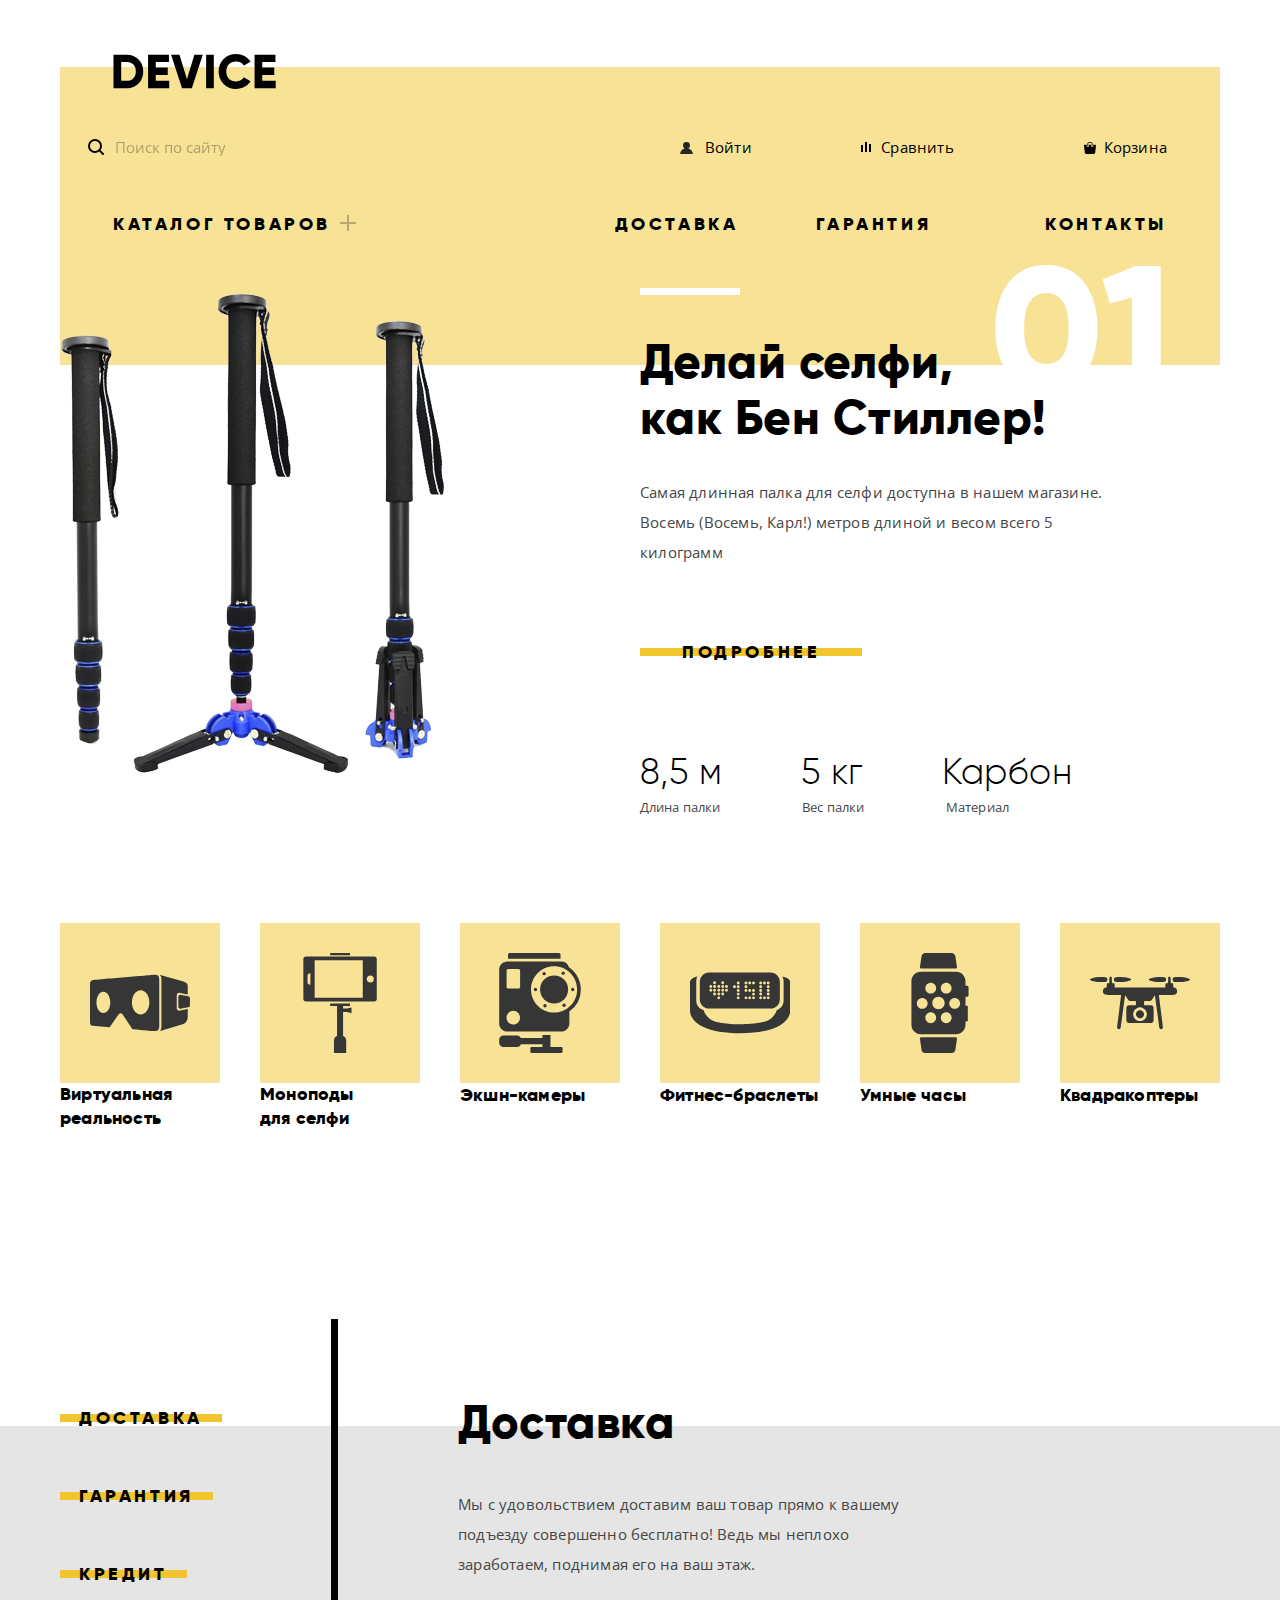
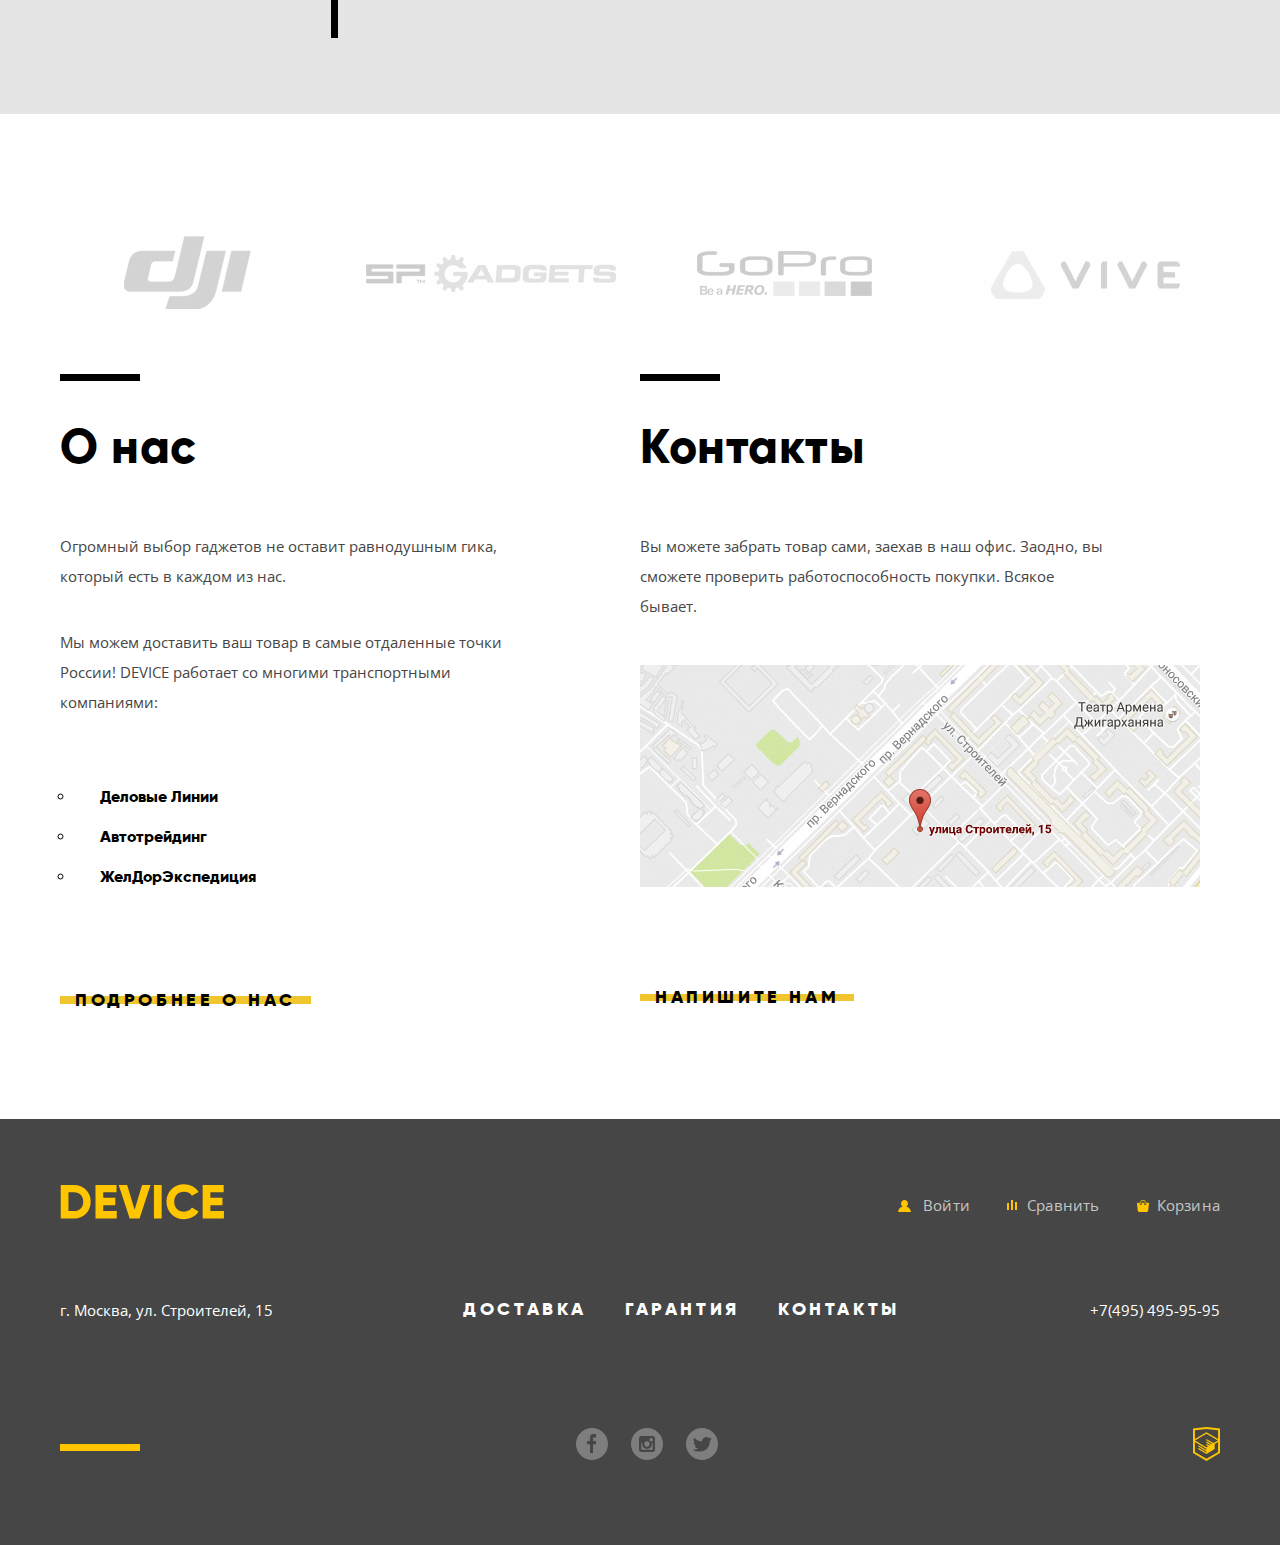
==== index.html @ 0cb77ac0 "Merge pull request #5 from kporcelainluv/master" ====
<!DOCTYPE html>
<html lang="ru">

<head>
    <meta charset="utf-8">
    <title>DEVICE</title>
    <link rel="stylesheet" href="./normalize.css">
    <link rel="stylesheet" href="./style.css">
    <link href="https://fonts.googleapis.com/css?family=Open+Sans:300&amp;subset=cyrillic" rel="stylesheet">
</head>

<body>
    <header class="main-header-1">
        <nav class="header-navigation">
            <a class="main-header-logo">
                <img src="img/logo.svg" alt="Логотип магазина Device" width="163" height="36">
            </a>
            <div class="user-navigation">
                <div class="user-navigation-search">
                    <form action="get">
                        <label for="header-search" class="header-search">
            <input id="header-search" type="search" value="Поиск по сайту"></label>
                    </form>
                </div>
                <ul class="user-navigation-list">
                    <li class="user-navigation-link"><a href="#" class="user-profile">Войти</a></li>
                    <li class="user-navigation-link"><a href="#" class="user-navigation-compare">Сравнить</a></li>
                    <li class="user-navigation-link"><a href="#" class="user-navigation-cart">Корзина</a></li>
                </ul>
            </div>
            <div class="pre-catalog-wrap">
                <div class="items-catalog-wrap">
                    <label for="full-catalog">Каталог товаров</label>
                    <input id="full-catalog" name="header-catalog" type="checkbox">
                    </input>
                    <div class="products-navigation-wrap">
                        <ul class="products-navigation">
                            <li><a href="#">Виртуальная реальность</a></li>
                            <li><a href="#">Моноподы для селфи</a></li>
                            <li><a href="#">Экшн-камеры</a></li>
                            <li><a href="#">Фитнес-браслеты</a></li>
                            <li><a href="#">Умные часы</a></li>
                            <li><a href="#">Квадракоптеры</a></li>
                        </ul>
                    </div>
                </div>
                <div class="services-navigation-wrap">
                    <ul class="services-navigation">
                        <li><a href="#">Доставка</a></li>
                        <li><a href="#">Гарантия</a></li>
                        <li><a href="#">Контакты</a></li>
                    </ul>
                </div>
            </div>
        </nav>
    </header>

    <main class="container">
        <h1 class="visually-hidden">Магазин техники Device</h1>
        <!--Slider-->
        <section class="featured-products">
            <h2 class="visually-hidden">Лучшие предложения</h2>
            <ul class="featured-slides">
                <li class="slider">
                    <div class="slider-image-wrap"><img class="slider-image" width="384" height="486" src="img/slider-1.png" alt="Палка для селфи"></div>
                    <div class="featured-description">
                        <p class="featured-header-1">Делай селфи, как Бен Стиллер!</p>
                        <p class="featured-description-1">Самая длинная палка для селфи доступна в нашем магазине. Восемь (Восемь, Карл!) метров длиной и весом всего 5 килограмм
                        </p>
                        <div class="button-radio-wrap">
                            <a class="device-button device-button-220" href="#">Подробнее</a>
                            <ul class="slides-switches visually-hidden">
                                <li class="slide-radio"><button class="slides-btn">Первый слайд</button></li>
                                <li class="slide-radio"><button class="slides-btn">Второй слайд</button></li>
                                <li class="slide-radio"><button class="slides-btn">Третий слайд</button></li>
                            </ul>
                        </div>
                        <div class="table-wrap">
                            <ul class="featured-advances-top">
                                <li>Длина палки</li>
                                <li>Вес палки</li>
                                <li>Материал</li>
                            </ul>
                            <ul class="featured-advances-bottom">
                                <li>8,5 м</li>
                                <li>5 кг</li>
                                <li>Карбон</li>
                            </ul>
                        </div>
                    </div>
                </li>
                <li class="slider visually-hidden">
                    <div class="slider-image-wrap"><img class="slider-image" height="485" width="345" src="img/slider-2.png" alt="Фитнес часы"></div>
                    <div class="featured-description">
                        <p>Худеем правильно!</p>
                        <p class="featured-description-2">Мотивирующие фитнес-браслеты помогут найти в себе силы не пропускать занятия и соблюдать диету.
                        </p>
                        <div class="button-radio-wrap">
                            <a class="device-button" href="#">Подробнее</a>
                            <ul class="slides-switches">
                                <li class="slide-radio"><button class="slides-btn">Первый слайд</button></li>
                                <li class="slide-radio"><button class="slides-btn">Второй слайд</button></li>
                                <li class="slide-radio"><button class="slides-btn">Третий слайд</button></li>
                            </ul>
                        </div>
                        <div class="table-wrap">
                            <ul class="featured-advances-top">
                                <li>Без поддержки</li>
                            </ul>
                            <ul class="featured-advances-bottom">
                                <li>48 часов</li>
                            </ul>
                        </div>
                    </div>
                </li>
                <li class="slider visually-hidden">
                    <div class="slider-image-wrap">
                        <img class="slider-image" src="img/slider-3.png" height="334" width="526" alt="Квадракоптер">
                    </div>
                    <div class="featured-description">
                        <p>Порхает как бабочка, жалит как пчела!</p>
                        <p class="featured-description-3"> Этот обычный, на первый взгляд, квадрокоптер оснащен мощным лазером, замаскированным под обычную камеру.
                        </p>
                        <div class="button-radio-wrap">
                            <a class="device-button" href="#">Подробнее</a>
                            <ul class="slides-switches">
                                <li class="slide-radio"><button class="slides-btn">Первый слайд</button></li>
                                <li class="slide-radio"><button class="slides-btn">Второй слайд</button></li>
                                <li class="slide-radio"><button class="slides-btn">Третий слайд</button></li>
                            </ul>
                        </div>
                        <div class="table-wrap">
                            <ul class="featured-advances-top">
                                <li class="featured-quadcopter-top">Дальность полета</li>
                                <li class="featured-quadcopter-top">Радиус поражения</li>
                            </ul>
                            <ul class="featured-advances-bottom">
                                <li class="featured-quadcopter-bottom">800 м</li>
                                <li class="featured-quadcopter-bottom">50 м</li>
                            </ul>
                        </div>
                    </div>
                </li>
            </ul>
        </section>

        <section class="featured-categories">
            <h2 class="visually-hidden">Каталог</h2>
            <ul class="categories-list">
                <li class="categores-list-features">
                    <a href="#">
                        <div class="image-wrap"><img src="img/popular-1.svg" width="160" height="160" alt="Шлем виртуальной реальности">
                        </div>
                        <span class="categories-list-feature">Виртуальная реальность</span>
                    </a>
                </li>
                <li class="categores-list-features">
                    <a href="catalog_selfie_stick.html">
                        <div class="image-wrap"><img src="img/popular-2.svg" width="160" height="160" alt="Монопод для селфи"></div>
                        <span class="categories-list-feature">Моноподы <br>для селфи</span>
                    </a>
                </li>
                <li class="categores-list-features">
                    <a href="#">
                        <div class="image-wrap"><img src="img/popular-3.svg" width="160" height="160" alt="Экшн-камера"></div>
                        <span class="categories-list-feature">Экшн-камеры</span>
                    </a>
                </li>
                <li class="categores-list-features">
                    <a href="#">
                        <div class="image-wrap"><img src="img/popular-4.svg" width="160" height="160" alt="Фитнес-браслет"></div>
                        <span class="categories-list-feature">Фитнес-браслеты</span>
                    </a>
                </li>
                <li class="categores-list-features">
                    <a href="#">
                        <div class="image-wrap"><img src="img/popular-5.svg" width="160" height="160" alt="Умные часы"></div>
                        <span class="categories-list-feature">Умные часы</span>
                    </a>
                </li>
                <li class="categores-list-features">
                    <a href="#">
                        <div class="image-wrap"><img src="img/popular-6.svg" width="160" height="160" alt="Квадракоптер"></div>
                        <span class="categories-list-feature">Квадракоптеры</span>
                    </a>
                </li>
            </ul>
        </section>

        <section class="services-information">
            <div class="services-information-wrap">
                <h2 class="visually-hidden">Сервисы</h2>
                <ul class="services-features">
                    <li>
                        <button class="device-button-advances">Доставка</button>
                    </li>
                    <li>
                        <button class="device-button-advances">Гарантия</button>
                    </li>
                    <li>
                        <button class="device-button-advances">Кредит</button>
                    </li>
                </ul>
                <ul class="services-description">
                    <li>
                        <h2>Доставка</h2>
                        <p>Мы с удовольствием доставим ваш товар прямо к вашему подъезду совершенно бесплатно! Ведь мы неплохо заработаем, поднимая его на ваш этаж.</p>
                    </li>
                    <li class="visually-hidden">
                        <h2>Гарантия</h2>
                        <p>Если из-за возгорания купленного у нас товара у вас сгорит дом - не переживайте, мы выдадим вам новый. <br>Товар, не дом, конечно же.</p>
                    </li>
                    <li class="visually-hidden">
                        <h2>Кредит</h2>
                        <p>Залезть в долговую яму стало проще! Кредитные консультанты подберут для вас наиболее выгодные условия кредита. Выгодные для нашего банка, разумеется.</p>
                    </li>
                </ul>
            </div>
        </section>

        <section class="featured-companies">
            <h2 class="visually-hidden">Бренды, представленные в магазине</h2>
            <ul class="companies-list">
                <a href="#">
                    <li><img src="img/logo-1.png" width="260" height="100" alt="Перейти в каталог бренда DJI"></li>
                </a>
                <a href="#">
                    <li><img src="img/logo-2.png" width="260" height="100" alt="Перейти в каталог бренда SP ADJETS"></li>
                </a>
                <a href="#">
                    <li><img src="img/logo-3.png" width="260" height="100" alt="Перейти в каталог бренда GOPRO"></li>
                </a>
                <a href="#">
                    <li><img src="img/logo-4.png" width="260" height="100" alt="Перейти в каталог бренда VIVE"></li>
                </a>
            </ul>
        </section>
        <div class="about-us-contacts-container">
            <section class="about-us">
                <h2>О нас</h2>
                <p>Огромный выбор гаджетов не оставит равнодушным гика, который есть в каждом из нас.</p>
                <p>Мы можем доставить ваш товар в самые отдаленные точки России! DEVICE работает со многими транспортными компаниями:
                </p>
                <ul class="shipping-companies" aria-label="Транспортные компании Device">
                    <li>Деловые Линии</li>
                    <li>Автотрейдинг</li>
                    <li>ЖелДорЭкспедиция</li>
                </ul>
                <a class="device-button device-button-260" href="#">Подробнее о нас</a>
            </section>

            <section class="contacts">
                <h2>Контакты</h2>
                <p>Вы можете забрать товар сами, заехав в наш офис. Заодно, вы сможете проверить работоспособность покупки. Всякое бывает.</p>
                <img src="img/map-jpg.jpg" width="560" height="222" alt="Офис компании по адресу г. Москва, ул. Строителей дом 15">
                <button class="device-button device-button-260" type="submit">Напишите нам</button>
            </section>
        </div>

    </main>

    <footer class=" main-footer">
        <div class="footer-container">
            <div class="footer-navigation">
                <a class="footer-navigation-logo" href="#"><img class="footer-navigation-logo" src="img/logo-4.svg" width="164" height="36" alt="Логотип магазина Device "></a>
                <ul class="footer-user-nav">
                    <li><a class="footer-user-profile">Войти</a></li>
                    <li><a href="#" class="footer-user-navigation-compare">Сравнить</a></li>
                    <li><a href="#" class="footer-user-navigation-cart">Корзина</a></li>
                </ul>
            </div>
            <div class="footer-website-nav">
                <p>г. Москва, ул. Строителей, 15</p>
                <div class="footer-advantages">
                    <ul class="footer-website-nav footer-contacts">
                        <li><a href="#">Доставка</a></li>
                        <li><a href="#">Гарантия</a></li>
                        <li><a href="#">Контакты</a></li>
                    </ul>
                </div>
                <p>+7(495) 495-95-95</p>
            </div>

            <div class="footer-social">
                <div class="footer-social-border"></div>
                <ul class="social-buttons">
                    <li><a class="social-button-1" href="#"><span class="visually-hidden">Facebook</span></a></li>
                    <li><a class="social-button-2" href="#"><span class="visually-hidden">Instagram</span></a></li>
                    <li><a class="social-button-3" href="#"><span class="visually-hidden">Twitter</span></a></li>
                </ul>
                <a class="project-link" href="https://htmlacademy.ru/profile/id226838 "><span class="visually-hidden">HTML
          Academy</span></a>
            </div>
        </div>
    </footer>

    <section class="modal modal-feedback visually-hidden">
        <h2 class="visually-hidden ">Обратная связь</h2>
        <form class="feedback-form" method="post">
            <button type="button" class="modal-close">Закрыть</button>
            <label for="name">Ваше имя:</label>
            <input type="text" id="name" name="name" placeholder="Имя Фамилия">
            <label for="email">Ваш e-mail:</label>
            <input type="email" id="email" name="email" placeholder="email@example.com">
            <label for="input-text">Текст письма:</label>
            <textarea name="input-text" id="input-text" cols="30" rows="10">В свободной форме</textarea>
            <button type="submit" class="button">Отправить</button>
        </form>
        <a href="#" class="modal-close ">Закрыть</a>

        <section class="modal modal-map">
            <h2 class="visually-hidden">Где мы находимся</h2>
            <a href="#" class="modal-close ">Закрыть</a>
        </section>


    </section>
</body>

</html
---- style.css ----
@font-face {
    font-family: Gilroy-ExtraBold;
    src: url("/font/Gilroyextrabold.woff2") format("woff2"), url("/font/Gilroyextrabold.woff") format("woff");
}

@font-face {
    font-family: Gilroy-Light;
    src: url("/font/Gilroylight.woff2") format("woff2"), url("/font/Gilroylight.woff") format("woff");
}

html {
    box-sizing: border-box;
}

*,
*:before,
*:after {
    box-sizing: inherit;
}

body {
    margin: 0;
    padding: 0;
    background-color: #ffffff;
    font-size: 18px;
    line-height: 24px;
    color: #000000;
    text-align: left;
    font-family: Gilroy-ExtraBold, "Arial", sans-serif;
    max-width: 1440px;
}

a {
    text-decoration: none;
}

.visually-hidden {
    position: absolute;
    width: 1px;
    height: 1px;
    margin: -1px;
    border: 0px;
    padding: 0px;
    clip: rect(0 0 0 0);
    overflow: hidden;
}


/* header */

header {
    max-width: 1160px;
    margin: auto;
    position: relative;
}

.main-header-1::before {
    content: "";
    position: absolute;
    background-color: #f0c52e;
    opacity: 0.5;
    width: 1160px;
    top: 67px;
    height: 298px;
    z-index: -1;
}

.main-header-2::before {
    content: "";
    position: absolute;
    background-color: #f0c52e;
    opacity: 0.5;
    width: 1160px;
    top: 67px;
    height: 189px;
    z-index: -1;
}

.main-header-logo {
    margin-top: 40px;
    ;
}

.header-navigation {
    padding: 53px;
}

.user-navigation {
    display: flex;
    margin-bottom: 50px;
    margin-top: 37px;
}

.user-navigation-right,
.user-navigation-search {
    flex-basis: 50%;
}

.services-navigation,
.user-navigation-list,
.products-navigation,
.user-navigation-search {
    list-style: none;
    margin: 0;
    padding: 0;
}

.user-navigation-list {
    display: flex;
    flex-basis: 50%;
    margin: 0;
    padding: 0;
}

.user-navigation-list:first-of-type {
    margin: auto;
}

.user-navigation-list,
.user-navigation-search,
.user-navigation-link a {
    font-family: 'Open Sans', "Arial", sans-serif;
    font-size: 15px;
    line-height: 2;
    letter-spacing: 0.2px;
    color: #000000;
}

.user-navigation-search [type="search"] {
    color: rgb(0, 0, 0);
    opacity: 0.3;
    background-color: transparent;
    border: none;
    margin: auto;
}

.user-navigation-link {
    margin: auto;
}

.user-navigation-link:last-child {
    margin-left: 65px;
    margin-right: 0;
}

.user-navigation-link:nth-child(3) {
    margin-left: 85px;
}

.services-navigation a,
.full-catalog-button {
    line-height: 1.33;
    font-size: 18px;
    font-weight: 800;
    color: #000000;
    letter-spacing: 3.6px;
    text-transform: uppercase;
}

.products-navigation a {
    font-family: 'Open Sans', "Arial", sans-serif;
    font-size: 15px;
    line-height: 2.4;
    letter-spacing: 0.2px;
    color: #000000;
}

.products-navigation-wrap {
    display: flex;
    position: absolute;
    left: 0;
    margin-top: 20px;
    z-index: 0;
    width: 1160px;
    background-color: #f7e296;
}

.products-navigation {
    display: flex;
    flex-direction: column;
    max-height: 129px;
    flex-wrap: wrap;
    padding-left: 58px;
}

.products-navigation li {
    padding-right: 58px;
}

.products-navigation li:last-child {
    position: absolute;
    left: 475px;
}

.services-navigation a:hover,
.user-navigation a:hover,
.products-navigation a:hover,
.full-catalog-button:hover {
    color: rgb(0, 0, 0);
    opacity: 0.6;
}

.services-navigation a:focus,
.user-navigation a:focus,
.products-navigation a:focus,
.full-catalog-button:focus {
    color: rgb(0, 0, 0);
    opacity: 0.3;
}

.user-navigation-search [type="search"]:hover {
    color: rgb(0, 0, 0);
    opacity: 0.6;
}

.user-navigation-search [type="search"]:focus {
    color: #000000;
}

.pre-catalog-wrap {
    display: flex;
}

.items-catalog-wrap,
.services-navigation {
    flex-basis: 50%;
}

.items-catalog-wrap label {
    font-size: 18px;
    line-height: 1.33;
    letter-spacing: 3.6px;
    text-transform: uppercase;
}

#full-catalog:not(:checked)+.products-navigation-wrap {
    display: none;
}

.items-catalog-wrap [type="checkbox"] {
    display: none;
}

.services-navigation {
    display: flex;
    justify-content: flex-end;
    margin: auto;
}

.services-navigation li:first-of-type {
    padding-right: 78px;
}

.services-navigation li:checked {
    background-color: #000000;
    color: #f0c52e;
}

.services-navigation li:last-of-type {
    margin-left: 114px;
}


/* button */

.device-button,
.device-button-advances {
    position: relative;
    display: inline-block;
    padding: 9px 5px;
    font-size: 18px;
    vertical-align: top;
    text-align: center;
    color: #000000;
    text-transform: uppercase;
    text-decoration: none;
    letter-spacing: 3.6px;
    background: none;
    border: none;
    cursor: pointer;
    z-index: 1;
}

.device-button:active,
.device-button-advances:active {
    color: rgb(0, 0, 0);
    opacity: 0.3;
}

.device-button::before,
.device-button-advances:before {
    content: "";
    position: absolute;
    top: 40%;
    left: 0;
    z-index: -1;
    width: 100%;
    height: 20%;
    background-color: #f0c52e;
    transition: all 0.2s ease-in-out;
}

.device-button:hover::before {
    top: 0;
    height: 100%;
}

.device-button-advances:hover::before {
    top: 0;
    height: 100%;
    width: 278px;
    background-color: #000000;
}

.device-button-advances {
    padding-left: 19px;
    padding-right: 19px;
}

.device-button-advances:hover {
    font-family: Gilroy-ExtraBold;
    font-size: 18px;
    line-height: 1.33;
    letter-spacing: 3.6px;
    text-align: center;
    color: #f7e184;
}

.device-button-220 {
    padding-left: 42px;
    padding-right: 42px;
}

.device-button-260 {
    padding-left: 15px;
    padding-right: 15px;
}


/* slider */

.featured-products {
    max-width: 1160px;
    margin: auto;
}

.slider {
    display: flex;
    margin-bottom: 106px;
}

.slider-image-wrap {
    flex-basis: 50%;
}

.featured-description {
    flex-basis: 50%;
    margin-top: 44px;
    position: relative;
}

.featured-description::before {
    content: "";
    width: 100px;
    height: 7px;
    background-color: #fff;
    position: absolute;
    top: -46px;
}

.featured-description::after {
    content: "01";
    font-size: 179px;
    width: 166px;
    height: 131px;
    line-height: 1;
    letter-spacing: 1.8px;
    text-align: right;
    color: #ffffff;
    position: absolute;
    top: -94px;
    left: 350px;
}

.button-radio-wrap {
    display: flex;
    margin: 0;
    margin-bottom: 76px;
}

.slides-switches {
    display: flex;
    list-style: none;
}

.featured-slides {
    list-style-type: none;
    margin: 0;
    padding: 0;
}

.featured-description p:first-of-type {
    line-height: 56px;
    font-size: 48px;
    letter-spacing: 0.48px;
    margin: 0;
    margin-bottom: 31px;
}

.featured-header-1 {
    max-width: 406px;
}

.featured-description p:last-of-type {
    font-family: 'Open Sans', "Arial", sans-serif;
    font-size: 15px;
    letter-spacing: 0.15px;
    color: #464646;
    line-height: 2;
    letter-spacing: 0.2px;
    margin: 0;
    margin-bottom: 64px;
}

.featured-description-1 {
    max-width: 480px;
}

.featured-description-2 {
    max-width: 460px;
}

.featured-description-3 {
    max-width: 440px;
}

.table-wrap {
    display: flex;
    flex-direction: column-reverse;
}

.featured-advances-top,
.featured-advances-bottom {
    display: flex;
    list-style-type: none;
    margin: 0px;
    padding: 0px;
}

.featured-advances-bottom li {
    font-family: Gilroy-Light, "Arial", sans-serif;
    font-size: 36px;
    line-height: 1.33;
    letter-spacing: 0.4px;
}

.featured-advances-top li {
    font-family: 'Open Sans', "Arial", sans-serif;
    font-size: 13px;
    line-height: 1.54;
    letter-spacing: 0.1px;
    color: #464646;
}

.featured-advances-bottom li:not(:last-child) {
    margin-right: 79px;
}

.featured-advances-top li:not(:last-child) {
    margin-right: 82px;
}

.featured-quadcopter-top {
    margin-right: 47px !important;
}

.featured-quadcopter-bottom {
    margin-right: 60px !important;
}

.featured-categories {
    max-width: 1160px;
    margin: auto;
    margin-bottom: 188px;
}

.categories-list {
    list-style-type: none;
    margin: auto;
    padding: 0;
    display: flex;
    justify-content: space-between;
}

.categories-list li:not(:last-child) {
    margin-right: 40px;
}

.image-wrap {
    display: flex;
    background-color: rgba(240, 197, 46, 0.5);
    width: 160px;
    height: 160px;
    text-align: center;
}

.categories-list img {
    max-width: 100px;
    height: 100px;
    display: block;
    margin: auto;
}

.categores-list-features span {
    display: inline-block;
    max-width: 160px;
    font-size: 18px;
    line-height: 1.33;
    letter-spacing: 0.2px;
    color: #000000;
}

.companies-list {
    list-style-type: none;
    margin: 0;
    padding: 0;
}

.companies-list img {
    filter: grayscale(1);
    opacity: 0.2;
}

.companies-list img:hover {
    filter: none;
    opacity: 1;
}


/* advantages */

.services-information {
    width: 100%;
    display: flex;
    margin: auto;
    position: relative;
}

.services-information:before {
    content: "";
    width: 100%;
    height: 288px;
    background-color: #e5e5e5;
    position: absolute;
    top: 107px;
    z-index: -1;
}

.services-features {
    list-style: none;
    margin: 0;
    padding: 0;
    border-right: 7px solid black;
    width: 278px;
    height: 319px;
}

.services-information-wrap {
    width: 1160px;
    margin: auto;
    display: flex;
}

.services-features li {
    margin-bottom: 40px;
    height: 38px;
}

.services-features li:first-of-type {
    margin-top: 80px;
}

.services-description {
    flex: 1;
    z-index: 2;
}

.services-description {
    list-style-type: none;
    margin: 0;
    padding: 0;
}

.services-description h2 {
    padding: 0;
    margin: 0;
    font-size: 47px;
    line-height: 1;
    letter-spacing: 0.5px;
    margin-bottom: 43px;
    margin-left: 120px;
    margin-top: 80px;
}

.services-description p {
    font-family: 'Open Sans', "Arial", sans-serif;
    font-size: 15px;
    line-height: 2;
    letter-spacing: 0.2px;
    color: #464646;
    max-width: 450px;
    margin: 0;
    padding-bottom: 151px;
    margin-left: 120px;
}


/* companies list */

.featured-companies {
    max-width: 1160px;
    margin: auto;
}

.companies-list {
    display: flex;
    justify-content: space-between;
    margin: 94px auto;
}


/* about us  and contacts */

.about-us-contacts-container {
    max-width: 1160px;
    margin: auto;
    display: flex;
    width: 100%;
    margin-bottom: 98px;
}

.about-us {
    flex: 1;
    position: relative;
}

.about-us::before {
    content: "";
    position: absolute;
    width: 80px;
    height: 7px;
    background-color: #000000;
    top: -50px;
}

.contacts {
    flex: 1;
    position: relative;
}

.contacts::before {
    content: "";
    position: absolute;
    width: 80px;
    height: 7px;
    background-color: #000000;
    top: -50px;
}

.about-us h2,
.contacts h2 {
    font-size: 47.5px;
    line-height: 1;
    letter-spacing: 0.5px;
    color: #000000;
    margin: 0px;
    margin-bottom: 60px;
}

.about-us p:first-of-type {
    margin-bottom: 36px;
}

.about-us p:nth-of-type(2) {
    margin-bottom: 60px;
}

.about-us p,
.contacts p {
    font-family: 'Open Sans', "Arial", sans-serif;
    font-size: 15px;
    line-height: 30px;
    color: #464646;
    max-width: 473px;
    margin: 0px;
}

.contacts p {
    margin-bottom: 44px;
}

.contacts img {
    margin-bottom: 85px;
}

.shipping-companies {
    font-size: 16px;
    line-height: 2.5;
    color: #000000;
    list-style: circle;
    margin: 0;
    padding: 0;
    padding-left: 15px;
    margin-bottom: 82px;
}

.shipping-companies li {
    padding-left: 25px;
}


/* footer */

footer {
    background-color: #464646;
}

.footer-container {
    max-width: 1160px;
    display: flex;
    flex-direction: column;
    margin: auto;
}

.footer-navigation {
    margin-top: 65px;
    display: flex;
    justify-content: space-between;
    margin-bottom: 54px;
}

.footer-user-nav {
    list-style-type: none;
    margin: 0;
    padding: 0;
    display: flex;
}

.footer-user-nav li {
    margin: auto;
}

.footer-user-nav a {
    font-family: 'Open Sans', sans-serif;
    font-size: 15px;
    line-height: 2.4;
    letter-spacing: 0.2px;
    color: rgba(255, 255, 255, 0.7);
}

.footer-user-nav li:not(:last-child):not(.user-profile) {
    margin-right: 57px;
}

.logged {
    margin-right: 20px;
}

.logout-link {
    margin-left: 10px;
}

.logout-link a {
    color: rgba(255, 255, 255, 0.3);
}

.header-logout-link a {
    color: rgb(0, 0, 0);
    opacity: 0.3;
}

.footer-user-nav a:hover {
    color: #ffffff;
}

.footer-user-nav a:focus {
    color: rgba(255, 255, 255, 0.3);
}

.footer-website-nav {
    display: flex;
    justify-content: space-between;
    margin-bottom: 70px;
}

.footer-website-nav p {
    font-family: 'Open Sans', sans-serif;
    font-size: 15px;
    line-height: 2;
    color: #ffffff;
    display: flex;
}

.footer-website-nav p:last-of-type {
    text-align: right;
}

.footer-contacts {
    display: flex;
    justify-content: space-between;
}

.footer-advantages {
    margin: auto;
}

.footer-contacts li:not(:last-child) {
    padding-right: 38px;
}

.footer-social {
    display: flex;
    align-items: center;
    justify-content: space-between;
    margin-bottom: 67px;
}

.footer-contacts {
    list-style-type: none;
    margin: 0;
    padding: 0;
    font-size: 18px;
    line-height: 1.33;
    letter-spacing: 3.6px;
    text-transform: uppercase;
}

.footer-contacts a {
    color: #ffffff;
}

.social-buttons {
    list-style-type: none;
    display: flex;
}

.social-buttons a {
    display: block;
}

.social-buttons li:not(:last-child) {
    margin-right: 23px;
}

.social-button-1::before {
    content: "";
    background-image: url(/img/fb.svg);
    width: 32px;
    height: 32px;
    display: block;
    opacity: 0.3;
}

.social-button-1:hover::before {
    opacity: 0.6;
}

.social-button-1:focus::before {
    opacity: 0.1;
}

.social-button-2::before {
    content: "";
    background-image: url(/img/instagram.svg);
    width: 32px;
    height: 32px;
    display: block;
    opacity: 0.3;
}

.social-button-2:hover::before {
    opacity: 0.6;
}

.social-button-2:focus::before {
    opacity: 0.1;
}

.social-button-3::before {
    content: "";
    background-image: url(/img/twitter.svg);
    width: 32px;
    height: 32px;
    display: block;
    opacity: 0.3;
}

.social-button-3:hover::before {
    opacity: 0.6;
}

.social-button-3:focus::before {
    opacity: 0.1;
}

.project-link::before {
    content: "";
    width: 27px;
    height: 34px;
    background-image: url(/img/logo-html.svg);
    display: block;
}

.project-link:hover::before {
    opacity: 0.6;
}

.project-link:focus::before {
    opacity: 0.3;
}

.feedback-form {
    font-size: 17.5px;
    line-height: 24px;
    color: #000000;
}

.feedback-form [type="text"],
.feedback-form [type="email"],
.feedback-form textarea {
    font-family: 'Open Sans', sans-serif;
    font-size: 14px;
    line-height: 1.25;
    color: rgba(70, 70, 70, 0.4);
}

.footer-navigation-logo:hover {
    opacity: 0.8;
}

.footer-navigation-logo:focus {
    opacity: 0.4;
}


/*  catalog selfie stick css */

.breadcrumbs,
.page-title-heading {
    list-style-type: none;
    margin: auto;
    padding: 0;
    display: flex;
    width: 1038px;
}

.page-title-heading {
    margin-bottom: 31px;
    font-size: 47px;
    line-height: 48px;
    letter-spacing: 0.47px;
}

.breadcrumbs a {
    margin-right: 40px;
}

.breadcrumbs a,
.breadcrumbs-last {
    font-family: 'Open Sans', sans-serif;
    font-size: 14px;
    line-height: 1.71;
    letter-spacing: 0.1px;
    color: rgb(0, 0, 0);
    opacity: 0.3;
}

.breadcrumbs {
    margin-bottom: 100px;
}

.sorting h2 {
    font-size: 16px;
    line-height: 1.5;
    letter-spacing: 3.2px;
    text-transform: uppercase;
}

.filter {
    background-color: #efefef;
    flex-basis: 30%;
    display: flex;
    flex-direction: column;
    align-items: center;
}

.filters legend {
    font-size: 18px;
    line-height: 1.33;
    letter-spacing: 0.2px;
}

.filter fieldset {
    border: none;
}

.filter-list {
    list-style-type: none;
    margin: 0;
    padding: 0;
}

.filter-list label {
    font-family: 'Open Sans', "Arial", sans-serif;
    font-size: 14px;
    line-height: 2.86;
    letter-spacing: 0.1px;
    margin-left: 32px;
}

.filter-list-choice {
    position: relative;
}

.filter-list-choice input[type="radio"],
.filter-list-choice input[type="checkbox"] {
    display: none;
}

.filter-list-presence::before {
    content: "";
    position: absolute;
    width: 25px;
    height: 25px;
    left: 0px;
    top: 8px;
    background-repeat: no-repeat;
}

.filter-list-choice input[type="radio"]:checked+.filter-list-presence::before {
    background-image: url(/img/radio-on.svg);
}

.filter-list-choice input[type="radio"]:not(:checked)+.filter-list-presence::before {
    background-image: url(/img/radio-off.svg);
}

.filter-color-choice::before {
    content: "";
    position: absolute;
    width: 27px;
    height: 23px;
    left: 0px;
    top: 8px;
    background-repeat: no-repeat;
}

.filter-list-choice input[type="checkbox"]:checked+.filter-color-choice::before {
    background-image: url(/img/checkbox-off.svg)
}

.filter-list-choice input[type="checkbox"]:not(:checked)+.filter-color-choice::before {
    background-image: url(/img/checkbox-on.svg)
}

.filter-price {
    margin-top: 87px;
    padding: 0;
}

.filter-price legend {
    padding-top: 16px;
    padding-bottom: 40px;
    width: 201px;
    border-top: 2px solid black;
}

.filter-color {
    text-align: left;
    padding: 0px;
    margin-top: 55px;
}

.filter-color legend {
    padding-top: 16px;
    margin-bottom: 30px;
    width: 201px;
    border-top: 2px solid black;
}

.sorting {
    display: flex;
}

.filter-wrap {
    flex-basis: 30%;
    background-color: #DCDCDC;
}

.filter-header-wrap {
    display: flex;
    justify-content: center;
}

.filter-header-wrap h2 {
    margin: 18px 0px;
}

.fieldset-bluetooth {
    margin-top: 63px;
}

.fieldset-bluetooth legend {
    padding-top: 16px;
    width: 201px;
    border-top: 2px solid black;
}

.sorting-wrap {
    flex-basis: 70%;
    background-color: #ECECEC;
    padding-left: 70px;
    display: flex;
    flex-direction: row;
}

.sorting-wrap h2 {
    display: block;
    margin: auto 0px;
}

.sorting-navigation {
    list-style: none;
    display: flex;
}

.sorting-navigation li:not(:last-child) {
    margin-right: 30px;
    ;
}

.sorting-navigation li {
    margin: auto;
}

.sorting-navigation a,
.top-bottom-pagination a {
    font-family: 'Open Sans', "Arial", sans-serif;
    font-size: 14px;
    line-height: 1.25;
    color: rgb(0, 0, 0);
    opacity: 0.3;
}

.sorting a:focus {
    color: #000000;
}

.top-bottom-pagination {
    list-style: none;
    padding-left: 150px;
    margin: auto;
    display: flex;
}

.catalog {
    margin-left: 70px;
}

.catalog-list {
    list-style-type: none;
    margin: 0;
    padding: 0;
}

.catalog-item {
    position: relative;
}

.catalog-buttons {
    display: none;
    justify-content: center;
    align-items: center;
    flex-direction: column;
    position: absolute;
    top: 0px;
    left: 0px;
    background-color: #eeeeee;
    width: 360px;
    height: 380px;
    opacity: 0.7;
}

.catalog-buttons-2 {
    left: 40px;
}

.catalog-item img:hover+div.catalog-buttons,
div.catalog-buttons:hover {
    display: flex;
}

.catalog-item h3 {
    font-size: 18px;
    line-height: 1.33;
    letter-spacing: 0.2px;
    color: #000000;
}

.catalog-item-2 h3 {
    max-width: 173px;
}

.catalog-item-4 h3 {
    max-width: 220px;
}

.catalog-item span {
    font-family: Gilroy-Light, "Arial", sans-serif;
    font-size: 16px;
    line-height: 1.5;
    letter-spacing: 0.2px;
    text-align: right;
    color: #464646;
}

.add-to-comparison {
    font-family: 'Open Sans', "Arial", sans-serif;
    font-size: 13px;
    line-height: 2.77;
    letter-spacing: 0.1px;
    text-align: center;
    color: rgb(0, 0, 0);
    opacity: 0.5;
    border: none;
    cursor: pointer;
    background-color: transparent;
}


/* pagination */

.pagination {
    margin-left: 70px;
    margin-right: 70px;
}

.pagination-list {
    list-style-type: none;
    margin: 0;
    padding: 0;
    background-color: rgb(236, 236, 236);
    display: flex;
    justify-content: center;
    padding: 25px;
}

.pagination-direction a {
    font-size: 16px;
    line-height: 24px;
    letter-spacing: 3.2px;
    color: #000000;
    text-transform: uppercase;
}

.pagination-item a {
    font-size: 16px;
    line-height: 24px;
    letter-spacing: 3.2px;
    color: rgb(0, 0, 0);
    opacity: 0.3;
}

.pagination-list li:not(:last-child) {
    padding-right: 30px;
}

.pagination-item-current a {
    color: #000000;
}

.pagination-back {
    margin-right: auto;
}

.pagination-forward {
    margin-left: auto;
}


/* main catalog page */

.main-container {
    display: flex;
}

.catalog-list {
    display: flex;
    flex-wrap: wrap;
    margin-top: 70px;
}

.catalog-list li:nth-child(2),
.catalog-list li:nth-child(4) {
    padding-left: 40px;
}

.catalog-desc-wrap {
    display: flex;
    justify-content: space-between;
}

.catalog-desc-wrap span {
    margin: auto 0px;
}

.catalog-filling-wrap {
    display: flex;
    flex-direction: column;
    flex-basis: 70%;
    margin-bottom: 77px;
}


/* icons */

.user-profile,
.user-navigation-compare,
.user-navigation-cart,
.items-catalog-wrap label {
    position: relative;
}

.user-profile::before {
    content: "";
    background-image: url(/img/user.svg);
    object-fit: contain;
    height: 12px;
    width: 13px;
    position: absolute;
    top: 5px;
    left: -25px;
    background-repeat: no-repeat;
}

.user-navigation-compare::before {
    content: "";
    background-image: url(/img/compare.svg);
    object-fit: contain;
    height: 10px;
    width: 10px;
    position: absolute;
    top: 5px;
    left: -20px;
    background-repeat: no-repeat;
}

.user-navigation-cart::before {
    content: "";
    background-image: url(/img/cart.svg);
    object-fit: contain;
    height: 12px;
    width: 12px;
    position: absolute;
    top: 5px;
    left: -20px;
    background-repeat: no-repeat;
}

.items-catalog-wrap label::after {
    content: "";
    background-image: url(/img/plus.svg);
    height: 16px;
    width: 16px;
    position: absolute;
    top: 2px;
    right: -25px;
    background-repeat: no-repeat;
    object-fit: contain;
    opacity: 0.3;
}

.footer-user-profile,
.footer-user-navigation-compare,
.footer-user-navigation-cart {
    position: relative;
}

.footer-user-profile::before {
    content: "";
    background-image: url(/img/user-1.svg);
    object-fit: contain;
    height: 12px;
    width: 13px;
    position: absolute;
    top: 5px;
    left: -25px;
    background-repeat: no-repeat;
}

.footer-user-navigation-compare::before {
    content: "";
    background-image: url(/img/compare-2.svg);
    object-fit: contain;
    height: 10px;
    width: 10px;
    position: absolute;
    top: 5px;
    left: -20px;
    background-repeat: no-repeat;
}

.footer-user-navigation-cart::before {
    content: "";
    background-image: url(/img/cart-1.svg);
    object-fit: contain;
    height: 12px;
    width: 12px;
    position: absolute;
    top: 5px;
    left: -20px;
    background-repeat: no-repeat;
}

.user-navigation-search form {
    position: relative;
}

.header-search::before {
    content: "";
    background-image: url(/img/search.svg);
    object-fit: contain;
    height: 16px;
    width: 16px;
    position: absolute;
    top: 7px;
    left: -25px;
    background-repeat: no-repeat;
}

.breadcrumbs-step a {
    position: relative;
}

.nav-arr-1 a::after {
    content: "";
    background-image: url(/img/nav-arrow.svg);
    object-fit: contain;
    height: 7px;
    width: 4px;
    position: absolute;
    top: 7px;
    left: 68px;
    background-repeat: no-repeat;
}

.nav-arr-2 a::after {
    content: "";
    background-image: url(/img/nav-arrow.svg);
    object-fit: contain;
    height: 7px;
    width: 4px;
    position: absolute;
    top: 7px;
    left: 126px;
    background-repeat: no-repeat;
}

.top-pagination,
.bottom-pagination {
    position: relative;
}

.top-pagination::before {
    content: "";
    background-image: url(/img/icon-up-dir.svg);
    object-fit: contain;
    width: 11px;
    height: 10px;
    position: absolute;
    background-repeat: no-repeat;
    top: -4px;
    opacity: 0.2;
}

.bottom-pagination::before {
    content: "";
    background-image: url(/img/icon-down-dir.svg);
    object-fit: contain;
    width: 11px;
    height: 10px;
    position: absolute;
    background-repeat: no-repeat;
    top: -4px;
    left: 25px;
    ;
}

.footer-social-border {
    position: relative;
}

.footer-social-border::before {
    content: "";
    position: absolute;
    width: 80px;
    height: 7px;
    background-color: #ffc600;
}

.catalog-item-new {
    position: relative;
}

.catalog-item-new span {
    position: absolute;
    font-size: 14px;
    line-height: 1.71;
    letter-spacing: 0.7px;
    text-align: center;
    padding: 15px 0px;
    color: rgb(0, 0, 0);
    opacity: 0.2;
    font-family: Gilroy-Extrabold;
    border: 2px solid rgba(0, 0, 0, 0.2);
    border-radius: 50%;
    width: 60px;
    height: 60px;
    top: 15px;
    right: 30px;
}
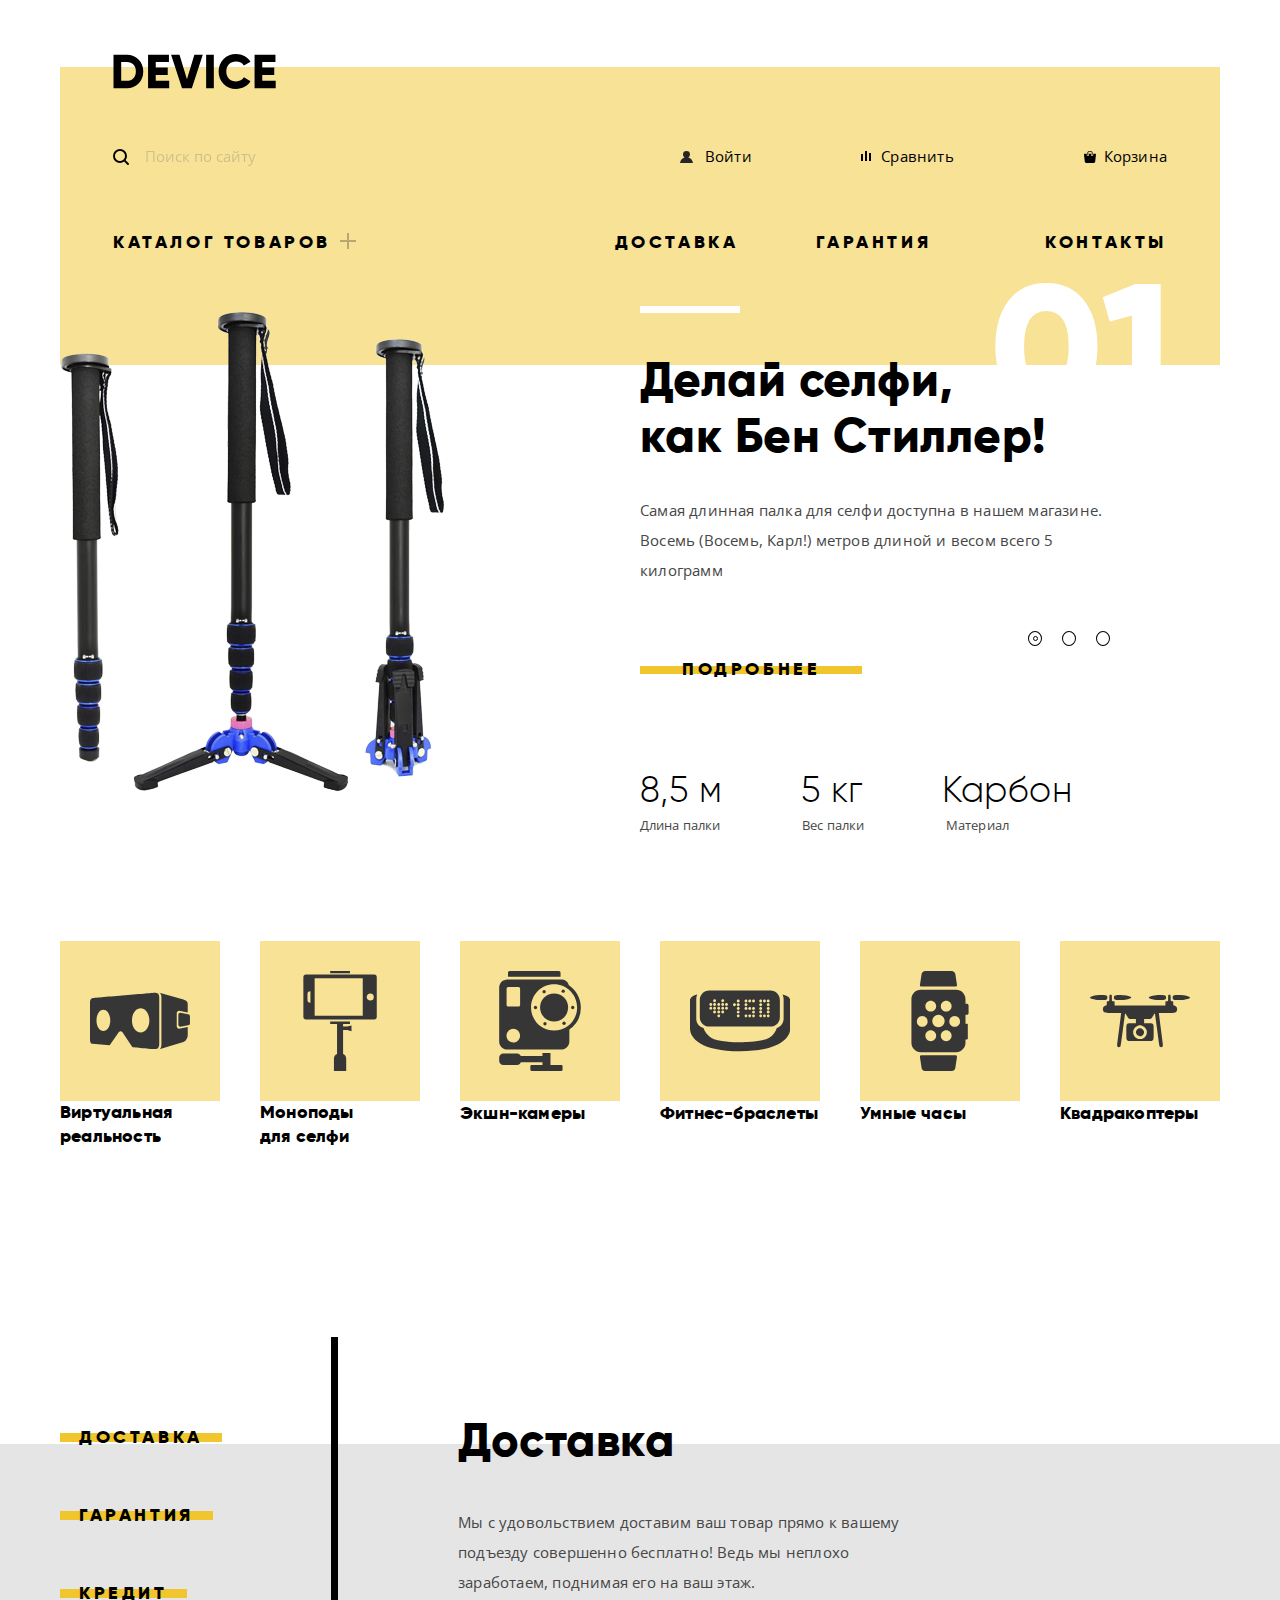
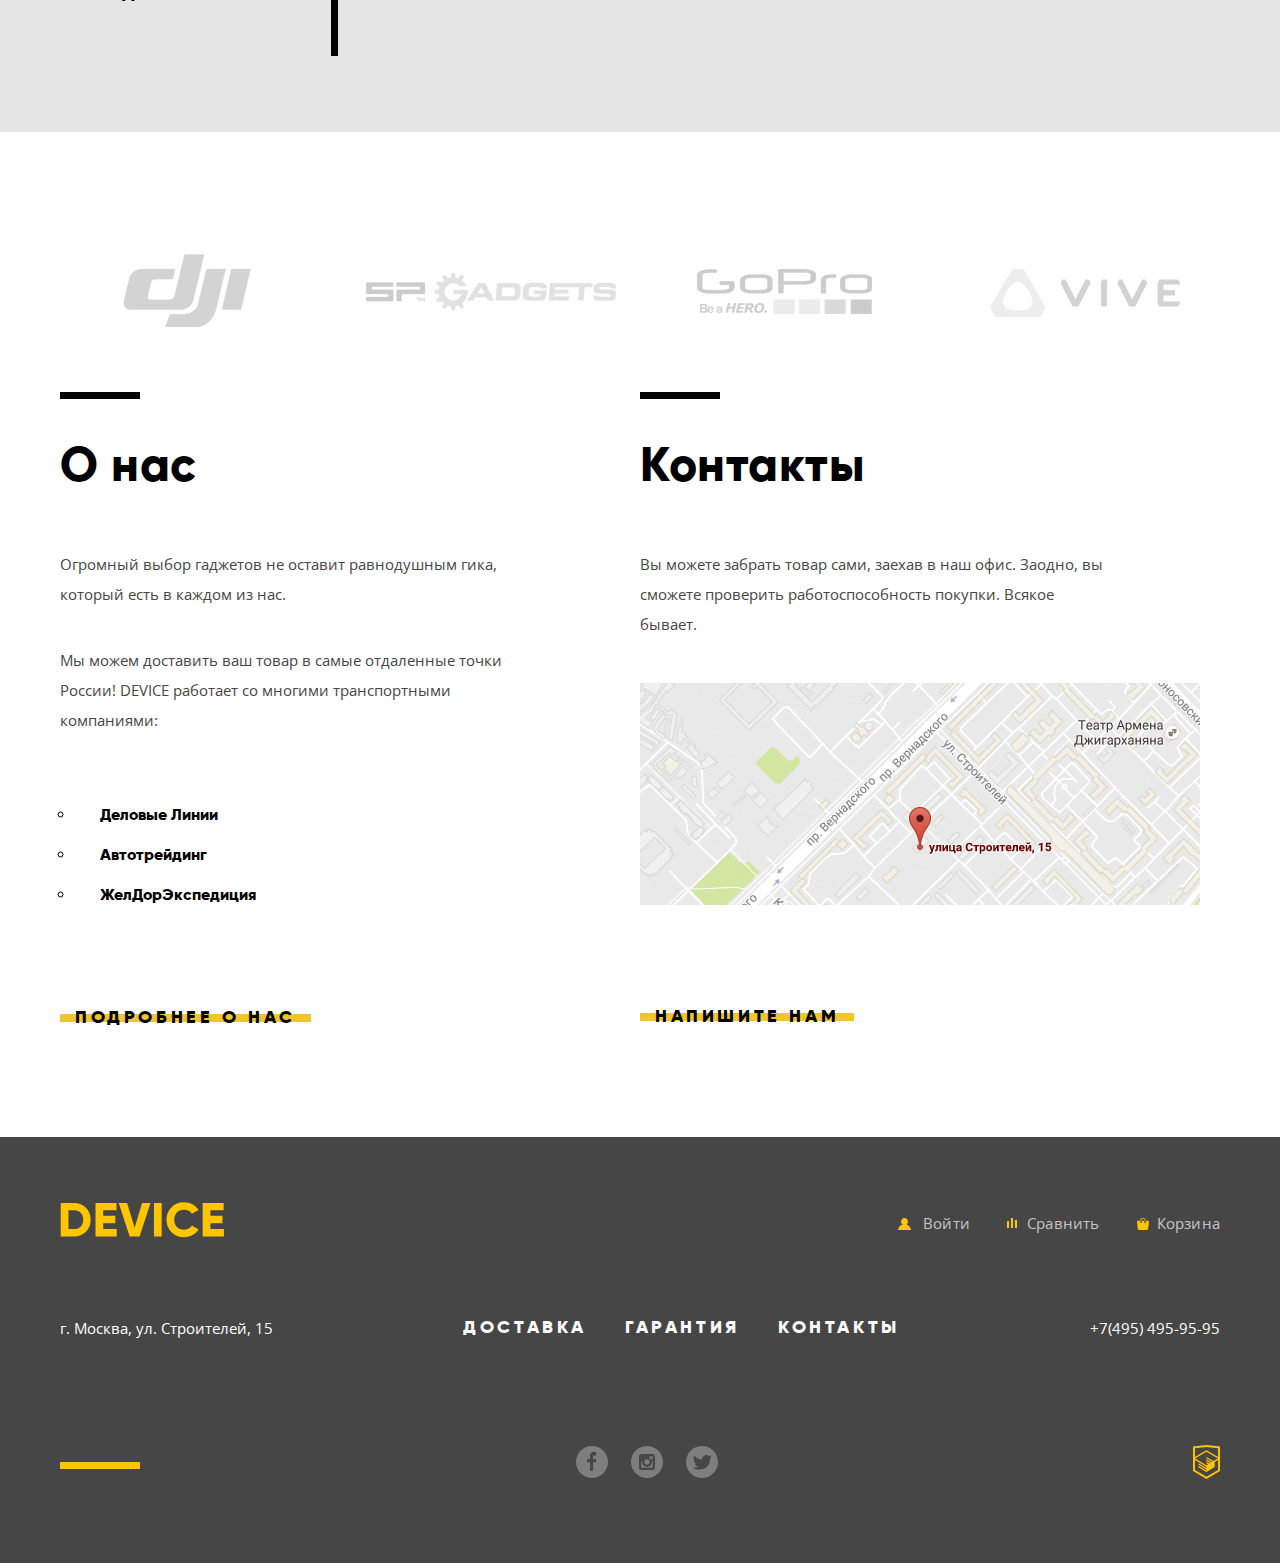
==== commit 0d03a05e: "add slider and modals" ====
--- a/index.html
+++ b/index.html
@@ -17,9 +17,10 @@
             </a>
             <div class="user-navigation">
                 <div class="user-navigation-search">
-                    <form action="get">
-                        <label for="header-search" class="header-search">
-            <input id="header-search" type="search" value="Поиск по сайту"></label>
+                    <form action="get" autocomplete="off" class="">
+                        <label for="header-search" class="header-search"></label>
+                        <input id="header-search" type="search" placeholder="Поиск по сайту">
+                        <button type="button" class="header-search-submit">Найти</button>
                     </form>
                 </div>
                 <ul class="user-navigation-list">
@@ -36,7 +37,7 @@
                     <div class="products-navigation-wrap">
                         <ul class="products-navigation">
                             <li><a href="#">Виртуальная реальность</a></li>
-                            <li><a href="#">Моноподы для селфи</a></li>
+                            <li><a href="catalog_selfie_stick.html">Моноподы для селфи</a></li>
                             <li><a href="#">Экшн-камеры</a></li>
                             <li><a href="#">Фитнес-браслеты</a></li>
                             <li><a href="#">Умные часы</a></li>
@@ -58,22 +59,24 @@
     <main class="container">
         <h1 class="visually-hidden">Магазин техники Device</h1>
         <!--Slider-->
-        <section class="featured-products">
+        <section class="slider">
             <h2 class="visually-hidden">Лучшие предложения</h2>
+            <ul class="slides-switches">
+                <li class="slide-radio"><button class="slides-btn switch-current"></button></li>
+                <li class="slide-radio"><button class="slides-btn"></button></li>
+                <li class="slide-radio"><button class="slides-btn"></button></li>
+            </ul>
             <ul class="featured-slides">
-                <li class="slider">
-                    <div class="slider-image-wrap"><img class="slider-image" width="384" height="486" src="img/slider-1.png" alt="Палка для селфи"></div>
+                <li class="slide">
+                    <div class="slider-image-wrap">
+                        <img class="slider-image" width="384" height="486" src="img/slider-1.png" alt="Палка для селфи">
+                    </div>
                     <div class="featured-description">
                         <p class="featured-header-1">Делай селфи, как Бен Стиллер!</p>
                         <p class="featured-description-1">Самая длинная палка для селфи доступна в нашем магазине. Восемь (Восемь, Карл!) метров длиной и весом всего 5 килограмм
                         </p>
                         <div class="button-radio-wrap">
                             <a class="device-button device-button-220" href="#">Подробнее</a>
-                            <ul class="slides-switches visually-hidden">
-                                <li class="slide-radio"><button class="slides-btn">Первый слайд</button></li>
-                                <li class="slide-radio"><button class="slides-btn">Второй слайд</button></li>
-                                <li class="slide-radio"><button class="slides-btn">Третий слайд</button></li>
-                            </ul>
                         </div>
                         <div class="table-wrap">
                             <ul class="featured-advances-top">
@@ -89,54 +92,44 @@
                         </div>
                     </div>
                 </li>
-                <li class="slider visually-hidden">
+                <li class="slide hidden">
                     <div class="slider-image-wrap"><img class="slider-image" height="485" width="345" src="img/slider-2.png" alt="Фитнес часы"></div>
                     <div class="featured-description">
-                        <p>Худеем правильно!</p>
+                        <p class="featured-header-2">Худеем правильно!</p>
                         <p class="featured-description-2">Мотивирующие фитнес-браслеты помогут найти в себе силы не пропускать занятия и соблюдать диету.
                         </p>
-                        <div class="button-radio-wrap">
-                            <a class="device-button" href="#">Подробнее</a>
-                            <ul class="slides-switches">
-                                <li class="slide-radio"><button class="slides-btn">Первый слайд</button></li>
-                                <li class="slide-radio"><button class="slides-btn">Второй слайд</button></li>
-                                <li class="slide-radio"><button class="slides-btn">Третий слайд</button></li>
-                            </ul>
-                        </div>
-                        <div class="table-wrap">
-                            <ul class="featured-advances-top">
+                        <div class="button-radio-wrap ">
+                            <a class="device-button device-button-220" href="# ">Подробнее</a>
+                        </div>
+                        <div class="table-wrap ">
+                            <ul class="featured-advances-top ">
                                 <li>Без поддержки</li>
                             </ul>
-                            <ul class="featured-advances-bottom">
+                            <ul class="featured-advances-bottom ">
                                 <li>48 часов</li>
                             </ul>
                         </div>
                     </div>
                 </li>
-                <li class="slider visually-hidden">
-                    <div class="slider-image-wrap">
-                        <img class="slider-image" src="img/slider-3.png" height="334" width="526" alt="Квадракоптер">
+                <li class="slide hidden">
+                    <div class="slider-image-wrap ">
+                        <img class="slider-image " src="img/slider-3.png " height="334 " width="526 " alt="Квадракоптер ">
                     </div>
                     <div class="featured-description">
-                        <p>Порхает как бабочка, жалит как пчела!</p>
+                        <p class="featured-header-3">Порхает как бабочка, жалит как пчела!</p>
                         <p class="featured-description-3"> Этот обычный, на первый взгляд, квадрокоптер оснащен мощным лазером, замаскированным под обычную камеру.
                         </p>
-                        <div class="button-radio-wrap">
-                            <a class="device-button" href="#">Подробнее</a>
-                            <ul class="slides-switches">
-                                <li class="slide-radio"><button class="slides-btn">Первый слайд</button></li>
-                                <li class="slide-radio"><button class="slides-btn">Второй слайд</button></li>
-                                <li class="slide-radio"><button class="slides-btn">Третий слайд</button></li>
-                            </ul>
-                        </div>
-                        <div class="table-wrap">
-                            <ul class="featured-advances-top">
-                                <li class="featured-quadcopter-top">Дальность полета</li>
-                                <li class="featured-quadcopter-top">Радиус поражения</li>
-                            </ul>
-                            <ul class="featured-advances-bottom">
-                                <li class="featured-quadcopter-bottom">800 м</li>
-                                <li class="featured-quadcopter-bottom">50 м</li>
+                        <div class="button-radio-wrap ">
+                            <a class="device-button device-button-220" href="# ">Подробнее</a>
+                        </div>
+                        <div class="table-wrap ">
+                            <ul class="featured-advances-top ">
+                                <li class="featured-quadcopter-top ">Дальность полета</li>
+                                <li class="featured-quadcopter-top ">Радиус поражения</li>
+                            </ul>
+                            <ul class="featured-advances-bottom ">
+                                <li class="featured-quadcopter-bottom ">800 м</li>
+                                <li class="featured-quadcopter-bottom ">50 м</li>
                             </ul>
                         </div>
                     </div>
@@ -144,73 +137,73 @@
             </ul>
         </section>
 
-        <section class="featured-categories">
-            <h2 class="visually-hidden">Каталог</h2>
-            <ul class="categories-list">
-                <li class="categores-list-features">
-                    <a href="#">
-                        <div class="image-wrap"><img src="img/popular-1.svg" width="160" height="160" alt="Шлем виртуальной реальности">
-                        </div>
-                        <span class="categories-list-feature">Виртуальная реальность</span>
-                    </a>
-                </li>
-                <li class="categores-list-features">
-                    <a href="catalog_selfie_stick.html">
-                        <div class="image-wrap"><img src="img/popular-2.svg" width="160" height="160" alt="Монопод для селфи"></div>
-                        <span class="categories-list-feature">Моноподы <br>для селфи</span>
-                    </a>
-                </li>
-                <li class="categores-list-features">
-                    <a href="#">
-                        <div class="image-wrap"><img src="img/popular-3.svg" width="160" height="160" alt="Экшн-камера"></div>
-                        <span class="categories-list-feature">Экшн-камеры</span>
-                    </a>
-                </li>
-                <li class="categores-list-features">
-                    <a href="#">
-                        <div class="image-wrap"><img src="img/popular-4.svg" width="160" height="160" alt="Фитнес-браслет"></div>
-                        <span class="categories-list-feature">Фитнес-браслеты</span>
-                    </a>
-                </li>
-                <li class="categores-list-features">
-                    <a href="#">
-                        <div class="image-wrap"><img src="img/popular-5.svg" width="160" height="160" alt="Умные часы"></div>
-                        <span class="categories-list-feature">Умные часы</span>
-                    </a>
-                </li>
-                <li class="categores-list-features">
-                    <a href="#">
-                        <div class="image-wrap"><img src="img/popular-6.svg" width="160" height="160" alt="Квадракоптер"></div>
-                        <span class="categories-list-feature">Квадракоптеры</span>
+        <section class="featured-categories ">
+            <h2 class="visually-hidden ">Каталог</h2>
+            <ul class="categories-list ">
+                <li class="categores-list-features ">
+                    <a href="# ">
+                        <div class="image-wrap "><img src="img/popular-1.svg " width="160 " height="160 " alt="Шлем виртуальной реальности ">
+                        </div>
+                        <span class="categories-list-feature ">Виртуальная реальность</span>
+                    </a>
+                </li>
+                <li class="categores-list-features ">
+                    <a href="catalog_selfie_stick.html ">
+                        <div class="image-wrap"><img src="img/popular-2.svg " width="160 " height="160 " alt="Монопод для селфи "></div>
+                        <span class="categories-list-feature ">Моноподы <br>для селфи</span>
+                    </a>
+                </li>
+                <li class="categores-list-features ">
+                    <a href="# ">
+                        <div class="image-wrap "><img src="img/popular-3.svg " width="160 " height="160 " alt="Экшн-камера "></div>
+                        <span class="categories-list-feature ">Экшн-камеры</span>
+                    </a>
+                </li>
+                <li class="categores-list-features ">
+                    <a href="# ">
+                        <div class="image-wrap "><img src="img/popular-4.svg " width="160 " height="160 " alt="Фитнес-браслет "></div>
+                        <span class="categories-list-feature ">Фитнес-браслеты</span>
+                    </a>
+                </li>
+                <li class="categores-list-features ">
+                    <a href="# ">
+                        <div class="image-wrap "><img src="img/popular-5.svg " width="160 " height="160 " alt="Умные часы "></div>
+                        <span class="categories-list-feature ">Умные часы</span>
+                    </a>
+                </li>
+                <li class="categores-list-features ">
+                    <a href="# ">
+                        <div class="image-wrap "><img src="img/popular-6.svg " width="160 " height="160 " alt="Квадракоптер "></div>
+                        <span class="categories-list-feature ">Квадракоптеры</span>
                     </a>
                 </li>
             </ul>
         </section>
 
-        <section class="services-information">
-            <div class="services-information-wrap">
-                <h2 class="visually-hidden">Сервисы</h2>
-                <ul class="services-features">
+        <section class="services-information ">
+            <div class="services-information-wrap ">
+                <h2 class="visually-hidden ">Сервисы</h2>
+                <ul class="services-features ">
                     <li>
-                        <button class="device-button-advances">Доставка</button>
+                        <button class="device-button-advances ">Доставка</button>
                     </li>
                     <li>
-                        <button class="device-button-advances">Гарантия</button>
+                        <button class="device-button-advances ">Гарантия</button>
                     </li>
                     <li>
-                        <button class="device-button-advances">Кредит</button>
-                    </li>
-                </ul>
-                <ul class="services-description">
+                        <button class="device-button-advances ">Кредит</button>
+                    </li>
+                </ul>
+                <ul class="services-description ">
                     <li>
                         <h2>Доставка</h2>
                         <p>Мы с удовольствием доставим ваш товар прямо к вашему подъезду совершенно бесплатно! Ведь мы неплохо заработаем, поднимая его на ваш этаж.</p>
                     </li>
-                    <li class="visually-hidden">
+                    <li class="visually-hidden ">
                         <h2>Гарантия</h2>
                         <p>Если из-за возгорания купленного у нас товара у вас сгорит дом - не переживайте, мы выдадим вам новый. <br>Товар, не дом, конечно же.</p>
                     </li>
-                    <li class="visually-hidden">
+                    <li class="visually-hidden ">
                         <h2>Кредит</h2>
                         <p>Залезть в долговую яму стало проще! Кредитные консультанты подберут для вас наиболее выгодные условия кредита. Выгодные для нашего банка, разумеется.</p>
                     </li>
@@ -218,103 +211,115 @@
             </div>
         </section>
 
-        <section class="featured-companies">
-            <h2 class="visually-hidden">Бренды, представленные в магазине</h2>
-            <ul class="companies-list">
-                <a href="#">
-                    <li><img src="img/logo-1.png" width="260" height="100" alt="Перейти в каталог бренда DJI"></li>
+        <section class="featured-companies ">
+            <h2 class="visually-hidden ">Бренды, представленные в магазине</h2>
+            <ul class="companies-list ">
+                <a href="# ">
+                    <li><img src="img/logo-1.png " width="260 " height="100 " alt="Перейти в каталог бренда DJI "></li>
                 </a>
-                <a href="#">
-                    <li><img src="img/logo-2.png" width="260" height="100" alt="Перейти в каталог бренда SP ADJETS"></li>
+                <a href="# ">
+                    <li><img src="img/logo-2.png " width="260 " height="100 " alt="Перейти в каталог бренда SP ADJETS "></li>
                 </a>
-                <a href="#">
-                    <li><img src="img/logo-3.png" width="260" height="100" alt="Перейти в каталог бренда GOPRO"></li>
+                <a href="# ">
+                    <li><img src="img/logo-3.png " width="260 " height="100 " alt="Перейти в каталог бренда GOPRO "></li>
                 </a>
-                <a href="#">
-                    <li><img src="img/logo-4.png" width="260" height="100" alt="Перейти в каталог бренда VIVE"></li>
+                <a href="# ">
+                    <li><img src="img/logo-4.png " width="260 " height="100 " alt="Перейти в каталог бренда VIVE "></li>
                 </a>
             </ul>
         </section>
-        <div class="about-us-contacts-container">
-            <section class="about-us">
+        <div class="about-us-contacts-container ">
+            <section class="about-us ">
                 <h2>О нас</h2>
                 <p>Огромный выбор гаджетов не оставит равнодушным гика, который есть в каждом из нас.</p>
                 <p>Мы можем доставить ваш товар в самые отдаленные точки России! DEVICE работает со многими транспортными компаниями:
                 </p>
-                <ul class="shipping-companies" aria-label="Транспортные компании Device">
+                <ul class="shipping-companies " aria-label="Транспортные компании Device ">
                     <li>Деловые Линии</li>
                     <li>Автотрейдинг</li>
                     <li>ЖелДорЭкспедиция</li>
                 </ul>
-                <a class="device-button device-button-260" href="#">Подробнее о нас</a>
+                <a class="device-button device-button-260 " href="# ">Подробнее о нас</a>
             </section>
 
-            <section class="contacts">
+            <section class="contacts ">
                 <h2>Контакты</h2>
                 <p>Вы можете забрать товар сами, заехав в наш офис. Заодно, вы сможете проверить работоспособность покупки. Всякое бывает.</p>
-                <img src="img/map-jpg.jpg" width="560" height="222" alt="Офис компании по адресу г. Москва, ул. Строителей дом 15">
-                <button class="device-button device-button-260" type="submit">Напишите нам</button>
+                <img src="img/map-jpg.jpg" class="image-in-modal" width="560 " height="222 " alt="Офис компании по адресу г. Москва, ул. Строителей дом 15 ">
+                <button class="device-button device-button-260" type="submit" id="modal-contaxt-us-button">Напишите нам</button>
             </section>
         </div>
 
     </main>
 
-    <footer class=" main-footer">
-        <div class="footer-container">
-            <div class="footer-navigation">
-                <a class="footer-navigation-logo" href="#"><img class="footer-navigation-logo" src="img/logo-4.svg" width="164" height="36" alt="Логотип магазина Device "></a>
-                <ul class="footer-user-nav">
-                    <li><a class="footer-user-profile">Войти</a></li>
-                    <li><a href="#" class="footer-user-navigation-compare">Сравнить</a></li>
-                    <li><a href="#" class="footer-user-navigation-cart">Корзина</a></li>
-                </ul>
-            </div>
-            <div class="footer-website-nav">
+    <footer class=" main-footer ">
+        <div class="footer-container ">
+            <div class="footer-navigation ">
+                <a class="footer-navigation-logo " href="# "><img class="footer-navigation-logo " src="img/logo-4.svg " width="164 " height="36 " alt="Логотип магазина Device "></a>
+                <ul class="footer-user-nav ">
+                    <li><a class="footer-user-profile ">Войти</a></li>
+                    <li><a href="# " class="footer-user-navigation-compare ">Сравнить</a></li>
+                    <li><a href="# " class="footer-user-navigation-cart ">Корзина</a></li>
+                </ul>
+            </div>
+            <div class="footer-website-nav ">
                 <p>г. Москва, ул. Строителей, 15</p>
-                <div class="footer-advantages">
-                    <ul class="footer-website-nav footer-contacts">
-                        <li><a href="#">Доставка</a></li>
-                        <li><a href="#">Гарантия</a></li>
-                        <li><a href="#">Контакты</a></li>
+                <div class="footer-advantages ">
+                    <ul class="footer-website-nav footer-contacts ">
+                        <li><a href="# ">Доставка</a></li>
+                        <li><a href="# ">Гарантия</a></li>
+                        <li><a href="# ">Контакты</a></li>
                     </ul>
                 </div>
                 <p>+7(495) 495-95-95</p>
             </div>
 
-            <div class="footer-social">
-                <div class="footer-social-border"></div>
-                <ul class="social-buttons">
-                    <li><a class="social-button-1" href="#"><span class="visually-hidden">Facebook</span></a></li>
-                    <li><a class="social-button-2" href="#"><span class="visually-hidden">Instagram</span></a></li>
-                    <li><a class="social-button-3" href="#"><span class="visually-hidden">Twitter</span></a></li>
-                </ul>
-                <a class="project-link" href="https://htmlacademy.ru/profile/id226838 "><span class="visually-hidden">HTML
+            <div class="footer-social ">
+                <div class="footer-social-border "></div>
+                <ul class="social-buttons ">
+                    <li><a class="social-button-1 " href="# "><span class="visually-hidden ">Facebook</span></a></li>
+                    <li><a class="social-button-2 " href="# "><span class="visually-hidden ">Instagram</span></a></li>
+                    <li><a class="social-button-3 " href="# "><span class="visually-hidden ">Twitter</span></a></li>
+                </ul>
+                <a class="project-link" href="https://htmlacademy.ru/profile/id226838 "><span class="visually-hidden ">HTML
           Academy</span></a>
             </div>
         </div>
     </footer>
 
-    <section class="modal modal-feedback visually-hidden">
-        <h2 class="visually-hidden ">Обратная связь</h2>
-        <form class="feedback-form" method="post">
-            <button type="button" class="modal-close">Закрыть</button>
-            <label for="name">Ваше имя:</label>
-            <input type="text" id="name" name="name" placeholder="Имя Фамилия">
-            <label for="email">Ваш e-mail:</label>
-            <input type="email" id="email" name="email" placeholder="email@example.com">
-            <label for="input-text">Текст письма:</label>
-            <textarea name="input-text" id="input-text" cols="30" rows="10">В свободной форме</textarea>
-            <button type="submit" class="button">Отправить</button>
-        </form>
-        <a href="#" class="modal-close ">Закрыть</a>
-
-        <section class="modal modal-map">
-            <h2 class="visually-hidden">Где мы находимся</h2>
-            <a href="#" class="modal-close ">Закрыть</a>
-        </section>
-
-
+    <section class="modal-feedback hidden">
+        <div class="modal-feedback-content">
+            <h2 class="visually-hidden ">Обратная связь</h2>
+            <form class="feedback-form " method="post ">
+                <div class="name-email-feedback">
+                    <div class="name-feedback">
+                        <label class="feedback-label" for="name">Ваше имя:</label>
+                        <input type="text" id="name " name="name " placeholder="Имя Фамилия ">
+                    </div>
+                    <div class="email-feedback">
+                        <label class="feedback-label" for="email">Ваш e-mail:</label>
+                        <input type="email" id="email " name="email " placeholder="email@example.com ">
+                    </div>
+                </div>
+                <div class="textarea-feedback">
+                    <label class="feedback-label" for="input-text ">Текст письма:</label>
+                    <textarea name="input-text" id="input-text " cols="30 " rows="10 ">В свободной форме</textarea>
+                </div>
+                <button type="submit" class="device-button device-button-200">Отправить</button>
+                <button type="button" class="modal-close"><span class="visually-hidden">Закрыть</span></button>
+            </form>
+        </div>
     </section>
+    <section class="modal-map hidden">
+        <h2 class="visually-hidden">Где мы находимся</h2>
+        <div class="modal-map-image">
+            <img src="img/map-big-jpg.png" class="modal-image">
+            <button type="button" class="modal-map-close"><span class="visually-hidden">Закрыть</span></button>
+        </div>
+    </section>
+
+
+    <script src="/index.js"></script>
 </body>
 
 </html--- a/style.css
+++ b/style.css
@@ -76,9 +76,12 @@
     z-index: -1;
 }
 
-.main-header-logo {
-    margin-top: 40px;
-    ;
+.main-header-logo:hover {
+    opacity: 0.6;
+}
+
+.main-header-logo:active {
+    opacity: 0.3;
 }
 
 .header-navigation {
@@ -127,11 +130,54 @@
 }
 
 .user-navigation-search [type="search"] {
-    color: rgb(0, 0, 0);
     opacity: 0.3;
     background-color: transparent;
     border: none;
     margin: auto;
+    width: 420px;
+    height: 48px;
+    padding-left: 32px;
+}
+
+.user-navigation-search [type="search"]:hover {
+    color: #000000;
+    opacity: 0.5;
+}
+
+.user-navigation-search [type="search"]:focus {
+    color: #000000;
+    opacity: 1;
+    outline: none;
+    border-bottom: 2px solid black;
+}
+
+.header-search-submit {
+    width: 85px;
+    height: 49px;
+    display: none;
+    font-family: 'Open Sans', "Arial", sans-serif;
+    font-size: 15px;
+    line-height: 2;
+    letter-spacing: 0.2px;
+    text-align: center;
+    color: #000000;
+    background-color: transparent;
+    border: 2px solid black;
+    margin-left: -5px;
+}
+
+[type="search"]:focus+.header-search-submit {
+    display: inline-block;
+}
+
+[type="search"]:focus+.header-search-submit:hover {
+    background-color: #000000;
+    color: rgba(240, 197, 46, 0.5);
+}
+
+[type="search"]:focus+.header-search-submit:active {
+    background-color: #000000;
+    color: rgb(255, 255, 255, 0.3);
 }
 
 .user-navigation-link {
@@ -165,11 +211,19 @@
     color: #000000;
 }
 
+.products-navigation a:hover {
+    opacity: 0.6;
+}
+
+.products-navigation a:focus {
+    opacity: 0.3;
+}
+
 .products-navigation-wrap {
     display: flex;
     position: absolute;
     left: 0;
-    margin-top: 20px;
+    padding-top: 20px;
     z-index: 0;
     width: 1160px;
     background-color: #f7e296;
@@ -187,16 +241,15 @@
     padding-right: 58px;
 }
 
-.products-navigation li:last-child {
-    position: absolute;
-    left: 475px;
+.products-navigation li:nth-child(5) {
+    margin-bottom: 30px;
 }
 
 .services-navigation a:hover,
 .user-navigation a:hover,
 .products-navigation a:hover,
 .full-catalog-button:hover {
-    color: rgb(0, 0, 0);
+    color: #000000;
     opacity: 0.6;
 }
 
@@ -204,17 +257,8 @@
 .user-navigation a:focus,
 .products-navigation a:focus,
 .full-catalog-button:focus {
-    color: rgb(0, 0, 0);
+    color: #000000;
     opacity: 0.3;
-}
-
-.user-navigation-search [type="search"]:hover {
-    color: rgb(0, 0, 0);
-    opacity: 0.6;
-}
-
-.user-navigation-search [type="search"]:focus {
-    color: #000000;
 }
 
 .pre-catalog-wrap {
@@ -233,6 +277,16 @@
     text-transform: uppercase;
 }
 
+.items-catalog-wrap label:hover {
+    color: #000000;
+    opacity: 0.6;
+}
+
+.items-catalog-wrap label:active {
+    color: #000000;
+    opacity: 0.3;
+}
+
 #full-catalog:not(:checked)+.products-navigation-wrap {
     display: none;
 }
@@ -258,6 +312,14 @@
 
 .services-navigation li:last-of-type {
     margin-left: 114px;
+}
+
+.services-navigation a:hover {
+    opacity: 0.6;
+}
+
+.services-navigation a:focus {
+    opacity: 0.3;
 }
 
 
@@ -279,12 +341,16 @@
     border: none;
     cursor: pointer;
     z-index: 1;
-}
-
-.device-button:active,
+    line-height: 1.33;
+}
+
+.device-button:active::before {
+    top: 0;
+    height: 100%;
+}
+
 .device-button-advances:active {
-    color: rgb(0, 0, 0);
-    opacity: 0.3;
+    color: #f7e184;
 }
 
 .device-button::before,
@@ -297,15 +363,26 @@
     width: 100%;
     height: 20%;
     background-color: #f0c52e;
-    transition: all 0.2s ease-in-out;
+    transition: all 0.6s;
 }
 
 .device-button:hover::before {
     top: 0;
     height: 100%;
+    color: #000000;
+}
+
+.device-button:active {
+    color: rgba(0, 0, 0, 0.3);
 }
 
 .device-button-advances:hover::before {
+    top: 0;
+    height: 100%;
+    color: #000000;
+}
+
+.device-button-advances:active::before {
     top: 0;
     height: 100%;
     width: 278px;
@@ -323,7 +400,11 @@
     line-height: 1.33;
     letter-spacing: 3.6px;
     text-align: center;
-    color: #f7e184;
+}
+
+.device-button-200 {
+    padding-left: 35px;
+    padding-right: 35px;
 }
 
 .device-button-220 {
@@ -339,12 +420,13 @@
 
 /* slider */
 
-.featured-products {
+.slider {
     max-width: 1160px;
     margin: auto;
-}
-
-.slider {
+    position: relative;
+}
+
+.slide {
     display: flex;
     margin-bottom: 106px;
 }
@@ -366,9 +448,10 @@
     background-color: #fff;
     position: absolute;
     top: -46px;
-}
-
-.featured-description::after {
+    z-index: -1;
+}
+
+.featured-header-1::after {
     content: "01";
     font-size: 179px;
     width: 166px;
@@ -382,15 +465,51 @@
     left: 350px;
 }
 
+.featured-header-2::after {
+    content: "02";
+    font-size: 179px;
+    width: 166px;
+    height: 131px;
+    line-height: 1;
+    letter-spacing: 1.8px;
+    text-align: right;
+    color: #ffffff;
+    position: absolute;
+    top: -100px;
+    left: 350px;
+}
+
+.featured-header-3::after {
+    content: "03";
+    font-size: 179px;
+    width: 166px;
+    height: 131px;
+    line-height: 1;
+    letter-spacing: 1.8px;
+    text-align: right;
+    color: #ffffff;
+    position: absolute;
+    top: -100px;
+    left: 350px;
+    z-index: -1;
+}
+
 .button-radio-wrap {
     display: flex;
     margin: 0;
     margin-bottom: 76px;
+    width: 300px;
+    margin-right: 0;
 }
 
 .slides-switches {
     display: flex;
     list-style: none;
+    border: none;
+}
+
+.slide-radio {
+    border: none;
 }
 
 .featured-slides {
@@ -409,6 +528,10 @@
 
 .featured-header-1 {
     max-width: 406px;
+}
+
+.featured-header-2 {
+    max-width: 258px;
 }
 
 .featured-description p:last-of-type {
@@ -504,6 +627,14 @@
     text-align: center;
 }
 
+.image-wrap:hover {
+    background-color: #f0c52e;
+}
+
+.image-wrap:active>img {
+    opacity: 0.3;
+}
+
 .categories-list img {
     max-width: 100px;
     height: 100px;
@@ -518,6 +649,10 @@
     line-height: 1.33;
     letter-spacing: 0.2px;
     color: #000000;
+}
+
+.categores-list-features span:active {
+    color: rgba(0, 0, 0, 0.3);
 }
 
 .companies-list {
@@ -775,7 +910,7 @@
 }
 
 .header-logout-link a {
-    color: rgb(0, 0, 0);
+    color: #000000;
     opacity: 0.3;
 }
 
@@ -816,6 +951,14 @@
 
 .footer-contacts li:not(:last-child) {
     padding-right: 38px;
+}
+
+.footer-contacts a:hover {
+    color: rgba(255, 255, 255, 0.6);
+}
+
+.footer-contacts a:active {
+    color: rgba(255, 255, 255, 0.3)
 }
 
 .footer-social {
@@ -905,10 +1048,10 @@
 
 .project-link::before {
     content: "";
+    display: block;
     width: 27px;
     height: 34px;
     background-image: url(/img/logo-html.svg);
-    display: block;
 }
 
 .project-link:hover::before {
@@ -917,21 +1060,6 @@
 
 .project-link:focus::before {
     opacity: 0.3;
-}
-
-.feedback-form {
-    font-size: 17.5px;
-    line-height: 24px;
-    color: #000000;
-}
-
-.feedback-form [type="text"],
-.feedback-form [type="email"],
-.feedback-form textarea {
-    font-family: 'Open Sans', sans-serif;
-    font-size: 14px;
-    line-height: 1.25;
-    color: rgba(70, 70, 70, 0.4);
 }
 
 .footer-navigation-logo:hover {
@@ -971,7 +1099,7 @@
     font-size: 14px;
     line-height: 1.71;
     letter-spacing: 0.1px;
-    color: rgb(0, 0, 0);
+    color: #000000;
     opacity: 0.3;
 }
 
@@ -1045,6 +1173,30 @@
     background-image: url(/img/radio-off.svg);
 }
 
+.filter-list-choice input[type="radio"]:checked:hover+.filter-list-presence::before {
+    opacity: 0.6;
+}
+
+.filter-list-choice input[type="radio"]:not(:checked):hover+.filter-list-presence::before {
+    opacity: 0.6;
+}
+
+.filter-list-choice input[type="radio"]:checked:active+.filter-list-presence::before {
+    opacity: 1;
+}
+
+.filter-list-choice input[type="radio"]:not(:checked):active+.filter-list-presence::before {
+    opacity: 1;
+}
+
+.filter-list-choice input[type="radio"]:checked:disabled+.filter-list-presence::before {
+    opacity: 0.25;
+}
+
+.filter-list-choice input[type="radio"]:not(:checked):disabled+.filter-list-presence::before {
+    opacity: 0.25;
+}
+
 .filter-color-choice::before {
     content: "";
     position: absolute;
@@ -1056,11 +1208,35 @@
 }
 
 .filter-list-choice input[type="checkbox"]:checked+.filter-color-choice::before {
-    background-image: url(/img/checkbox-off.svg)
+    background-image: url(/img/checkbox-off.svg);
 }
 
 .filter-list-choice input[type="checkbox"]:not(:checked)+.filter-color-choice::before {
     background-image: url(/img/checkbox-on.svg)
+}
+
+.filter-list-choice input[type="checkbox"]:checked:hover+.filter-color-choice::before {
+    opacity: 0.4;
+}
+
+.filter-list-choice input[type="checkbox"]:not(:checked):hover+.filter-color-choice::before {
+    opacity: 0.4;
+}
+
+.filter-list-choice input[type="checkbox"]:checked:active+.filter-color-choice::before {
+    opacity: 1;
+}
+
+.filter-list-choice input[type="checkbox"]:not(:checked):active+.filter-color-choice::before {
+    opacity: 1;
+}
+
+.filter-list-choice input[type="checkbox"]:checked:disabled+.filter-color-choice::before {
+    opacity: 0.25;
+}
+
+.filter-list-choice input[type="checkbox"]:not(:checked):disabled+.filter-color-choice::before {
+    opacity: 0.25;
 }
 
 .filter-price {
@@ -1136,24 +1312,29 @@
 
 .sorting-navigation li:not(:last-child) {
     margin-right: 30px;
-    ;
 }
 
 .sorting-navigation li {
     margin: auto;
 }
 
-.sorting-navigation a,
+.sorting-nav-button,
 .top-bottom-pagination a {
     font-family: 'Open Sans', "Arial", sans-serif;
     font-size: 14px;
     line-height: 1.25;
-    color: rgb(0, 0, 0);
+    color: #000000;
     opacity: 0.3;
 }
 
-.sorting a:focus {
-    color: #000000;
+.sorting-nav-button:hover {
+    color: #000000;
+    opacity: 0.6;
+}
+
+.sorting-nav-button:active {
+    color: #000000;
+    opacity: 1;
 }
 
 .top-bottom-pagination {
@@ -1230,11 +1411,19 @@
     line-height: 2.77;
     letter-spacing: 0.1px;
     text-align: center;
-    color: rgb(0, 0, 0);
+    color: #000000;
     opacity: 0.5;
     border: none;
     cursor: pointer;
     background-color: transparent;
+}
+
+.add-to-comparison:hover {
+    opacity: 1;
+}
+
+.add-to-comparison:active {
+    opacity: 0.2;
 }
 
 
@@ -1261,13 +1450,15 @@
     letter-spacing: 3.2px;
     color: #000000;
     text-transform: uppercase;
+    padding: 30px;
+    background-color: rgb(236, 236, 236, 0.08);
 }
 
 .pagination-item a {
     font-size: 16px;
     line-height: 24px;
     letter-spacing: 3.2px;
-    color: rgb(0, 0, 0);
+    color: #000000;
     opacity: 0.3;
 }
 
@@ -1285,6 +1476,12 @@
 
 .pagination-forward {
     margin-left: auto;
+}
+
+.pagination-back:active,
+.pagination-forward:active {
+    color: #000000;
+    opacity: 0.3;
 }
 
 
@@ -1433,13 +1630,22 @@
     height: 16px;
     width: 16px;
     position: absolute;
-    top: 7px;
-    left: -25px;
+    top: 17px;
     background-repeat: no-repeat;
 }
 
 .breadcrumbs-step a {
     position: relative;
+}
+
+.breadcrumbs-step a:hover {
+    opacity: 0.6;
+    color: #000000;
+}
+
+.breadcrumbs-step a:active {
+    opacity: 0.1;
+    color: #000000;
 }
 
 .nav-arr-1 a::after {
@@ -1481,6 +1687,16 @@
     background-repeat: no-repeat;
     top: -4px;
     opacity: 0.2;
+}
+
+.top-pagination:hover,
+.bottom-pagination:hover {
+    opacity: 0.4;
+}
+
+.top-pagination:active,
+.bottom-pagination:active {
+    opacity: 1;
 }
 
 .bottom-pagination::before {
@@ -1519,7 +1735,7 @@
     letter-spacing: 0.7px;
     text-align: center;
     padding: 15px 0px;
-    color: rgb(0, 0, 0);
+    color: #000000;
     opacity: 0.2;
     font-family: Gilroy-Extrabold;
     border: 2px solid rgba(0, 0, 0, 0.2);
@@ -1528,4 +1744,185 @@
     height: 60px;
     top: 15px;
     right: 30px;
+}
+
+
+/* modal feedback */
+
+.modal-feedback {
+    position: fixed;
+    z-index: 1;
+    left: 0;
+    top: 0;
+    width: 100%;
+    height: 100%;
+}
+
+.modal-feedback-content {
+    width: 960px;
+    display: block;
+    height: 553px;
+    box-shadow: 0px 10px 20px 0 rgba(4, 6, 6, 0.2);
+    margin: auto;
+    background-color: #ffffff;
+}
+
+.feedback-form {
+    display: flex;
+    flex-wrap: wrap;
+    padding: 100px;
+}
+
+.feedback-form {
+    position: relative;
+    font-size: 17.5px;
+    line-height: 24px;
+    color: #000000;
+}
+
+.feedback-form [type="text"],
+.feedback-form [type="email"],
+.feedback-form textarea {
+    font-family: 'Open Sans', sans-serif;
+    font-size: 14px;
+    line-height: 1.25;
+    color: rgba(70, 70, 70, 0.4);
+}
+
+.name-email-feedback {
+    display: flex;
+    width: 760px;
+    margin-bottom: 40px;
+}
+
+.email-feedback {
+    padding-left: 40px;
+}
+
+.name-feedback,
+.email-feedback {
+    flex: 1;
+    display: flex;
+    flex-direction: column;
+}
+
+.feedback-label {
+    font-size: 18px;
+    font-weight: 800;
+    line-height: 1.33;
+    margin-bottom: 13px;
+}
+
+.name-feedback [type="text"],
+.email-feedback [type="email"] {
+    width: 360px;
+    height: 50px;
+    opacity: 0.5;
+    background-color: rgba(4, 6, 6, 0.2);
+    border: none;
+}
+
+.name-feedback [type="text"],
+.email-feedback [type="email"],
+.textarea-feedback textarea {
+    padding: 20px;
+}
+
+.textarea-feedback {
+    width: 100%;
+    display: flex;
+    flex-direction: column;
+    padding-bottom: 57px;
+}
+
+.textarea-feedback textarea {
+    width: 760px;
+    height: 156px;
+    opacity: 0.5;
+    background-color: rgba(4, 6, 6, 0.2);
+    border: none;
+}
+
+.modal-map-close {
+    position: absolute;
+    top: 22px;
+    right: 22px;
+    border: none;
+    background-color: transparent;
+}
+
+.modal-close {
+    position: absolute;
+    top: 22px;
+    right: 22px;
+    border: none;
+}
+
+.modal-map {
+    position: fixed;
+    z-index: 3;
+    left: 0;
+    top: 0;
+    width: 100%;
+    height: 100%;
+    box-shadow: 0px 10px 20px 0 rgba(4, 6, 6, 0.2);
+}
+
+.modal-map-image {
+    width: 960px;
+    height: 559px;
+    margin: auto;
+    object-fit: contain;
+    position: relative;
+    z-index: 2;
+}
+
+.modal-close::before,
+.modal-map-close::before {
+    content: "";
+    display: block;
+    background-image: url(/img/modal-close.svg);
+    width: 55px;
+    height: 55px;
+    opacity: 0.5;
+    background-color: transparent;
+}
+
+.hidden {
+    display: none;
+}
+
+.current {
+    display: flex;
+}
+
+.slides-switches {
+    position: absolute;
+    top: 300px;
+    z-index: 1;
+    right: 100px;
+}
+
+.slide-radio button {
+    display: inline-block;
+    background-color: #ffffff;
+    border: 1px solid #000000;
+    border-radius: 50%;
+    width: 13px;
+    height: 15px;
+    margin-left: 10px;
+    margin-right: 10px;
+    position: relative;
+}
+
+.switch-current::before {
+    position: absolute;
+    content: " ";
+    height: 5px;
+    width: 5px;
+    border: 1px solid #000000;
+    border-radius: 50%;
+    color: black;
+    top: 4px;
+    left: 4px;
 }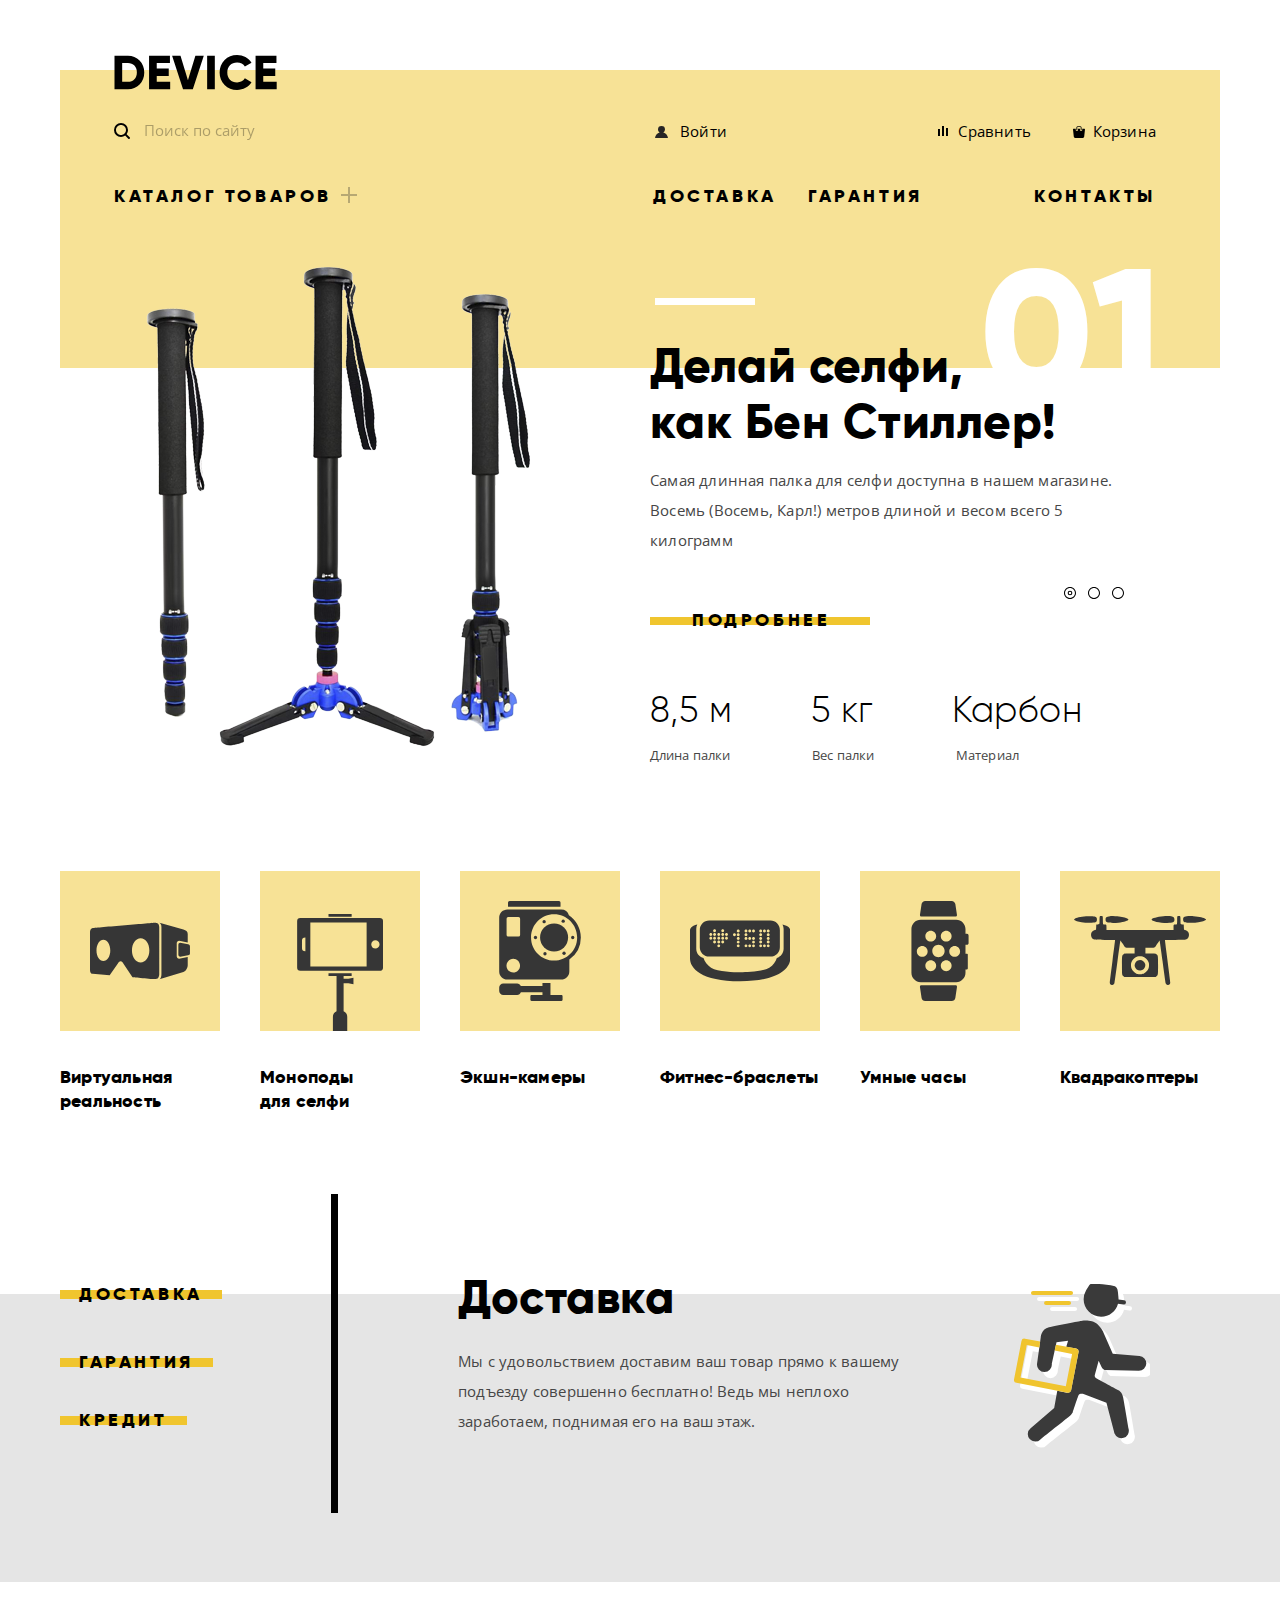
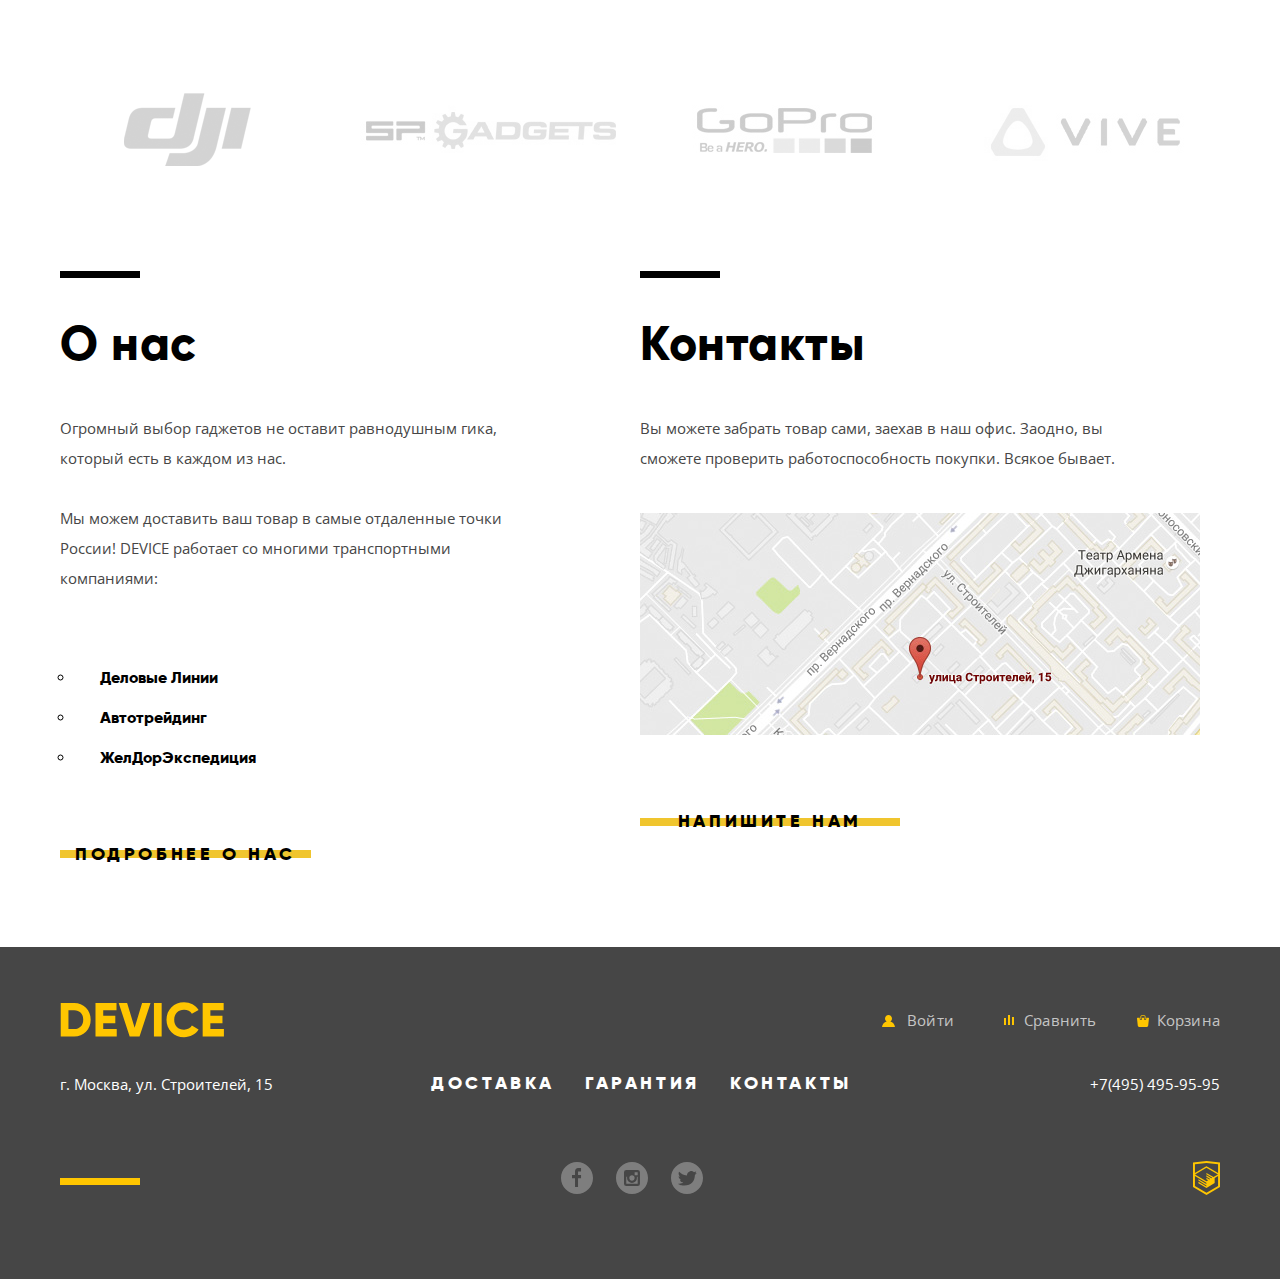
==== commit bbda1aa9: "first final push" ====
--- a/index.html
+++ b/index.html
@@ -4,8 +4,8 @@
 <head>
     <meta charset="utf-8">
     <title>DEVICE</title>
-    <link rel="stylesheet" href="./normalize.css">
-    <link rel="stylesheet" href="./style.css">
+    <link rel="stylesheet" href="./css/normalize.css">
+    <link rel="stylesheet" href="css/style.css">
     <link href="https://fonts.googleapis.com/css?family=Open+Sans:300&amp;subset=cyrillic" rel="stylesheet">
 </head>
 
@@ -17,15 +17,17 @@
             </a>
             <div class="user-navigation">
                 <div class="user-navigation-search">
-                    <form action="get" autocomplete="off" class="">
+                    <form action="https://echo.htmlacademy.ru" method="get">
                         <label for="header-search" class="header-search"></label>
-                        <input id="header-search" type="search" placeholder="Поиск по сайту">
-                        <button type="button" class="header-search-submit">Найти</button>
+                        <input id="header-search" class="header-search" name="search" type="search" value="Поиск по сайту" autocomplete="off">
+                        <button class="header-search-button" type="submit">найти</button>
+
                     </form>
+
                 </div>
                 <ul class="user-navigation-list">
-                    <li class="user-navigation-link"><a href="#" class="user-profile">Войти</a></li>
-                    <li class="user-navigation-link"><a href="#" class="user-navigation-compare">Сравнить</a></li>
+                    <li class="user-navigation-link"><a href="#" class="user-profile login-index">Войти</a></li>
+                    <li class="user-navigation-link"><a href="#" class="user-navigation-compare comapre-index">Сравнить</a></li>
                     <li class="user-navigation-link"><a href="#" class="user-navigation-cart">Корзина</a></li>
                 </ul>
             </div>
@@ -33,11 +35,10 @@
                 <div class="items-catalog-wrap">
                     <label for="full-catalog">Каталог товаров</label>
                     <input id="full-catalog" name="header-catalog" type="checkbox">
-                    </input>
                     <div class="products-navigation-wrap">
                         <ul class="products-navigation">
                             <li><a href="#">Виртуальная реальность</a></li>
-                            <li><a href="catalog_selfie_stick.html">Моноподы для селфи</a></li>
+                            <li><a href="catalog.html">Моноподы для селфи</a></li>
                             <li><a href="#">Экшн-камеры</a></li>
                             <li><a href="#">Фитнес-браслеты</a></li>
                             <li><a href="#">Умные часы</a></li>
@@ -62,12 +63,12 @@
         <section class="slider">
             <h2 class="visually-hidden">Лучшие предложения</h2>
             <ul class="slides-switches">
-                <li class="slide-radio"><button class="slides-btn switch-current"></button></li>
+                <li class="slide-radio"><button class="slides-btn current"></button></li>
                 <li class="slide-radio"><button class="slides-btn"></button></li>
                 <li class="slide-radio"><button class="slides-btn"></button></li>
             </ul>
             <ul class="featured-slides">
-                <li class="slide">
+                <li class="slide current">
                     <div class="slider-image-wrap">
                         <img class="slider-image" width="384" height="486" src="img/slider-1.png" alt="Палка для селфи">
                     </div>
@@ -76,7 +77,7 @@
                         <p class="featured-description-1">Самая длинная палка для селфи доступна в нашем магазине. Восемь (Восемь, Карл!) метров длиной и весом всего 5 килограмм
                         </p>
                         <div class="button-radio-wrap">
-                            <a class="device-button device-button-220" href="#">Подробнее</a>
+                            <a class="device-button device-button-220" href="catalog.html">Подробнее</a>
                         </div>
                         <div class="table-wrap">
                             <ul class="featured-advances-top">
@@ -92,7 +93,7 @@
                         </div>
                     </div>
                 </li>
-                <li class="slide hidden">
+                <li class="slide">
                     <div class="slider-image-wrap"><img class="slider-image" height="485" width="345" src="img/slider-2.png" alt="Фитнес часы"></div>
                     <div class="featured-description">
                         <p class="featured-header-2">Худеем правильно!</p>
@@ -102,18 +103,18 @@
                             <a class="device-button device-button-220" href="# ">Подробнее</a>
                         </div>
                         <div class="table-wrap ">
-                            <ul class="featured-advances-top ">
+                            <ul class="featured-advances-top">
                                 <li>Без поддержки</li>
                             </ul>
-                            <ul class="featured-advances-bottom ">
+                            <ul class="featured-advances-bottom">
                                 <li>48 часов</li>
                             </ul>
                         </div>
                     </div>
                 </li>
-                <li class="slide hidden">
-                    <div class="slider-image-wrap ">
-                        <img class="slider-image " src="img/slider-3.png " height="334 " width="526 " alt="Квадракоптер ">
+                <li class="slide">
+                    <div class="slider-image-wrap">
+                        <img class="slider-image" src="img/slider-3.png" height="334" width="526" alt="Квадракоптер ">
                     </div>
                     <div class="featured-description">
                         <p class="featured-header-3">Порхает как бабочка, жалит как пчела!</p>
@@ -123,13 +124,13 @@
                             <a class="device-button device-button-220" href="# ">Подробнее</a>
                         </div>
                         <div class="table-wrap ">
-                            <ul class="featured-advances-top ">
-                                <li class="featured-quadcopter-top ">Дальность полета</li>
-                                <li class="featured-quadcopter-top ">Радиус поражения</li>
-                            </ul>
-                            <ul class="featured-advances-bottom ">
-                                <li class="featured-quadcopter-bottom ">800 м</li>
-                                <li class="featured-quadcopter-bottom ">50 м</li>
+                            <ul class="featured-advances-top">
+                                <li class="featured-advances-top-flight">Дальность полета</li>
+                                <li>Радиус поражения</li>
+                            </ul>
+                            <ul class="featured-advances-bottom">
+                                <li>800 м</li>
+                                <li>50 м</li>
                             </ul>
                         </div>
                     </div>
@@ -141,39 +142,39 @@
             <h2 class="visually-hidden ">Каталог</h2>
             <ul class="categories-list ">
                 <li class="categores-list-features ">
+                    <a href="#">
+                        <div class="image-wrap"><img class="categores-list-image categores-image-size" src="img/popular-1.svg" width="160" height="160" alt="Шлем виртуальной реальности ">
+                        </div>
+                        <span class="categories-list-feature ">Виртуальная реальность</span>
+                    </a>
+                </li>
+                <li class="categores-list-features">
+                    <a href="catalog.html">
+                        <div class="image-wrap"><img class=" categores-list-image categores-selfie-stick" src="img/popular-2.svg" width="160" height="160" alt="Монопод для селфи "></div>
+                        <span class="categories-list-feature ">Моноподы <br>для селфи</span>
+                    </a>
+                </li>
+                <li class="categores-list-features ">
                     <a href="# ">
-                        <div class="image-wrap "><img src="img/popular-1.svg " width="160 " height="160 " alt="Шлем виртуальной реальности ">
-                        </div>
-                        <span class="categories-list-feature ">Виртуальная реальность</span>
-                    </a>
-                </li>
-                <li class="categores-list-features ">
-                    <a href="catalog_selfie_stick.html ">
-                        <div class="image-wrap"><img src="img/popular-2.svg " width="160 " height="160 " alt="Монопод для селфи "></div>
-                        <span class="categories-list-feature ">Моноподы <br>для селфи</span>
+                        <div class="image-wrap "><img class="categores-list-image categores-image-size" src="img/popular-3.svg" width="160" height="160" alt="Экшн-камера "></div>
+                        <span class="categories-list-feature ">Экшн-камеры</span>
                     </a>
                 </li>
                 <li class="categores-list-features ">
                     <a href="# ">
-                        <div class="image-wrap "><img src="img/popular-3.svg " width="160 " height="160 " alt="Экшн-камера "></div>
-                        <span class="categories-list-feature ">Экшн-камеры</span>
+                        <div class="image-wrap "><img class="categores-list-image categores-image-size" src="img/popular-4.svg" width="160" height="160" alt="Фитнес-браслет "></div>
+                        <span class="categories-list-feature ">Фитнес-браслеты</span>
                     </a>
                 </li>
                 <li class="categores-list-features ">
                     <a href="# ">
-                        <div class="image-wrap "><img src="img/popular-4.svg " width="160 " height="160 " alt="Фитнес-браслет "></div>
-                        <span class="categories-list-feature ">Фитнес-браслеты</span>
+                        <div class="image-wrap "><img class="categores-list-image categores-image-size" src="img/popular-5.svg" width="160" height="160" alt="Умные часы "></div>
+                        <span class="categories-list-feature ">Умные часы</span>
                     </a>
                 </li>
                 <li class="categores-list-features ">
                     <a href="# ">
-                        <div class="image-wrap "><img src="img/popular-5.svg " width="160 " height="160 " alt="Умные часы "></div>
-                        <span class="categories-list-feature ">Умные часы</span>
-                    </a>
-                </li>
-                <li class="categores-list-features ">
-                    <a href="# ">
-                        <div class="image-wrap "><img src="img/popular-6.svg " width="160 " height="160 " alt="Квадракоптер "></div>
+                        <div class="image-wrap "><img class="categores-list-image categores-quadrocopter" src="img/popular-6.svg" width="160" height="160" alt="Квадракоптер "></div>
                         <span class="categories-list-feature ">Квадракоптеры</span>
                     </a>
                 </li>
@@ -184,26 +185,26 @@
             <div class="services-information-wrap ">
                 <h2 class="visually-hidden ">Сервисы</h2>
                 <ul class="services-features ">
-                    <li>
-                        <button class="device-button-advances ">Доставка</button>
-                    </li>
-                    <li>
+                    <li class="services-features-slide">
+                        <button class="device-button-advances advances-current">Доставка</button>
+                    </li>
+                    <li class="services-features-slide">
                         <button class="device-button-advances ">Гарантия</button>
                     </li>
-                    <li>
+                    <li class="services-features-slide">
                         <button class="device-button-advances ">Кредит</button>
                     </li>
                 </ul>
-                <ul class="services-description ">
-                    <li>
+                <ul class="services-description">
+                    <li class="services-description-slide advances-current">
                         <h2>Доставка</h2>
                         <p>Мы с удовольствием доставим ваш товар прямо к вашему подъезду совершенно бесплатно! Ведь мы неплохо заработаем, поднимая его на ваш этаж.</p>
                     </li>
-                    <li class="visually-hidden ">
+                    <li class="services-description-slide">
                         <h2>Гарантия</h2>
                         <p>Если из-за возгорания купленного у нас товара у вас сгорит дом - не переживайте, мы выдадим вам новый. <br>Товар, не дом, конечно же.</p>
                     </li>
-                    <li class="visually-hidden ">
+                    <li class="services-description-slide">
                         <h2>Кредит</h2>
                         <p>Залезть в долговую яму стало проще! Кредитные консультанты подберут для вас наиболее выгодные условия кредита. Выгодные для нашего банка, разумеется.</p>
                     </li>
@@ -214,18 +215,21 @@
         <section class="featured-companies ">
             <h2 class="visually-hidden ">Бренды, представленные в магазине</h2>
             <ul class="companies-list ">
-                <a href="# ">
-                    <li><img src="img/logo-1.png " width="260 " height="100 " alt="Перейти в каталог бренда DJI "></li>
-                </a>
-                <a href="# ">
-                    <li><img src="img/logo-2.png " width="260 " height="100 " alt="Перейти в каталог бренда SP ADJETS "></li>
-                </a>
-                <a href="# ">
-                    <li><img src="img/logo-3.png " width="260 " height="100 " alt="Перейти в каталог бренда GOPRO "></li>
-                </a>
-                <a href="# ">
-                    <li><img src="img/logo-4.png " width="260 " height="100 " alt="Перейти в каталог бренда VIVE "></li>
-                </a>
+
+                <li>
+                    <a href="#"><img src="img/logo-1.png" width="260" height="100" alt="Перейти в каталог бренда DJI"></a>
+                </li>
+
+                <li>
+                    <a href="# "><img src="img/logo-2.png" width="260" height="100" alt="Перейти в каталог бренда SP ADJETS"></a>
+                </li>
+                <li>
+                    <a href="# "><img src="img/logo-3.png" width="260" height="100" alt="Перейти в каталог бренда GOPRO"></a>
+                </li>
+
+                <li>
+                    <a href="# "><img src="img/logo-4.png" width="260" height="100" alt="Перейти в каталог бренда VIVE"></a>
+                </li>
             </ul>
         </section>
         <div class="about-us-contacts-container ">
@@ -234,7 +238,7 @@
                 <p>Огромный выбор гаджетов не оставит равнодушным гика, который есть в каждом из нас.</p>
                 <p>Мы можем доставить ваш товар в самые отдаленные точки России! DEVICE работает со многими транспортными компаниями:
                 </p>
-                <ul class="shipping-companies " aria-label="Транспортные компании Device ">
+                <ul class="shipping-companies" aria-label="Транспортные компании Device ">
                     <li>Деловые Линии</li>
                     <li>Автотрейдинг</li>
                     <li>ЖелДорЭкспедиция</li>
@@ -242,23 +246,23 @@
                 <a class="device-button device-button-260 " href="# ">Подробнее о нас</a>
             </section>
 
-            <section class="contacts ">
+            <section class="contacts">
                 <h2>Контакты</h2>
                 <p>Вы можете забрать товар сами, заехав в наш офис. Заодно, вы сможете проверить работоспособность покупки. Всякое бывает.</p>
-                <img src="img/map-jpg.jpg" class="image-in-modal" width="560 " height="222 " alt="Офис компании по адресу г. Москва, ул. Строителей дом 15 ">
+                <img src="img/map-jpg.jpg" class="image-in-modal" width="560" height="222" alt="Офис компании по адресу г. Москва, ул. Строителей дом 15">
                 <button class="device-button device-button-260" type="submit" id="modal-contaxt-us-button">Напишите нам</button>
             </section>
         </div>
 
     </main>
 
-    <footer class=" main-footer ">
-        <div class="footer-container ">
-            <div class="footer-navigation ">
-                <a class="footer-navigation-logo " href="# "><img class="footer-navigation-logo " src="img/logo-4.svg " width="164 " height="36 " alt="Логотип магазина Device "></a>
+    <footer class=" main-footer">
+        <div class="footer-container">
+            <div class="footer-navigation">
+                <a class="footer-navigation-logo" href="#"><img class="footer-navigation-logo" src="img/logo-4.svg " width="164" height="36" alt="Логотип магазина Device"></a>
                 <ul class="footer-user-nav ">
-                    <li><a class="footer-user-profile ">Войти</a></li>
-                    <li><a href="# " class="footer-user-navigation-compare ">Сравнить</a></li>
+                    <li><a class="footer-user-login">Войти</a></li>
+                    <li><a href="# " class="footer-user-navigation-compare">Сравнить</a></li>
                     <li><a href="# " class="footer-user-navigation-cart ">Корзина</a></li>
                 </ul>
             </div>
@@ -274,14 +278,14 @@
                 <p>+7(495) 495-95-95</p>
             </div>
 
-            <div class="footer-social ">
-                <div class="footer-social-border "></div>
-                <ul class="social-buttons ">
+            <div class="footer-social">
+                <div class="footer-social-border"></div>
+                <ul class="social-buttons">
                     <li><a class="social-button-1 " href="# "><span class="visually-hidden ">Facebook</span></a></li>
                     <li><a class="social-button-2 " href="# "><span class="visually-hidden ">Instagram</span></a></li>
                     <li><a class="social-button-3 " href="# "><span class="visually-hidden ">Twitter</span></a></li>
                 </ul>
-                <a class="project-link" href="https://htmlacademy.ru/profile/id226838 "><span class="visually-hidden ">HTML
+                <a class="project-link" href="https://htmlacademy.ru/intensive/htmlcss"><span class="visually-hidden ">HTML
           Academy</span></a>
             </div>
         </div>
@@ -289,21 +293,21 @@
 
     <section class="modal-feedback hidden">
         <div class="modal-feedback-content">
-            <h2 class="visually-hidden ">Обратная связь</h2>
-            <form class="feedback-form " method="post ">
+            <h2 class="visually-hidden">Обратная связь</h2>
+            <form class="feedback-form" method="get" action="https://echo.htmlacademy.ru">
                 <div class="name-email-feedback">
                     <div class="name-feedback">
                         <label class="feedback-label" for="name">Ваше имя:</label>
-                        <input type="text" id="name " name="name " placeholder="Имя Фамилия ">
+                        <input type="text" id="name" name="name" placeholder="Имя Фамилия">
                     </div>
                     <div class="email-feedback">
                         <label class="feedback-label" for="email">Ваш e-mail:</label>
-                        <input type="email" id="email " name="email " placeholder="email@example.com ">
+                        <input type="email" id="email" name="email" placeholder="email@example.com">
                     </div>
                 </div>
                 <div class="textarea-feedback">
-                    <label class="feedback-label" for="input-text ">Текст письма:</label>
-                    <textarea name="input-text" id="input-text " cols="30 " rows="10 ">В свободной форме</textarea>
+                    <label class="feedback-label" for="input-text">Текст письма:</label>
+                    <textarea name="input-text" id="input-text" cols="30" rows="10">В свободной форме</textarea>
                 </div>
                 <button type="submit" class="device-button device-button-200">Отправить</button>
                 <button type="button" class="modal-close"><span class="visually-hidden">Закрыть</span></button>
@@ -312,14 +316,16 @@
     </section>
     <section class="modal-map hidden">
         <h2 class="visually-hidden">Где мы находимся</h2>
-        <div class="modal-map-image">
-            <img src="img/map-big-jpg.png" class="modal-image">
+        <div id="map" class="modal-map-image">
+            <iframe src="https://www.google.com/maps/embed?pb=!1m18!1m12!1m3!1d3782.482165223512!2d37.52813139297608!3d55.687642925012305!2m3!1f0!2f0!3f0!3m2!1i1024!2i768!4f13.1!3m3!1m2!1s0x46b54cf65f5c8955%3A0x694710ccd55501e!2z0YPQuy4g0KHRgtGA0L7QuNGC0LXQu9C10LksIDE1LCDQnNC-0YHQutCy0LAsIDExOTMxMQ!5e0!3m2!1sru!2sru!4v1504602285796"
+                width="960" height="559">
+            </iframe>
             <button type="button" class="modal-map-close"><span class="visually-hidden">Закрыть</span></button>
         </div>
     </section>
 
 
-    <script src="/index.js"></script>
+    <script src="./js/index.js"></script>
 </body>
 
-</html+</html>--- a/css/style.css
+++ b/css/style.css
@@ -0,0 +1,2182 @@
+@font-face {
+    font-family: Gilroy-ExtraBold;
+    src: url("../font/Gilroyextrabold.woff2") format("woff2"), url("../font/Gilroyextrabold.woff") format("woff");
+}
+
+@font-face {
+    font-family: Gilroy-Light;
+    src: url("../font/Gilroylight.woff2") format("woff2"), url("../font/Gilroylight.woff") format("woff");
+}
+
+html {
+    box-sizing: border-box;
+}
+
+*,
+*:before,
+*:after {
+    box-sizing: inherit;
+}
+
+body {
+    margin: 0;
+    padding: 0;
+    background-color: #ffffff;
+    font-size: 18px;
+    line-height: 24px;
+    color: #000000;
+    text-align: left;
+    font-family: Gilroy-ExtraBold, "Arial", sans-serif;
+    max-width: 1440px;
+}
+
+a {
+    text-decoration: none;
+}
+
+.visually-hidden {
+    position: absolute;
+    width: 1px;
+    height: 1px;
+    margin: -1px;
+    border: 0px;
+    padding: 0px;
+    clip: rect(0 0 0 0);
+    overflow: hidden;
+}
+
+
+/* header */
+
+header {
+    max-width: 1160px;
+    margin: auto;
+    position: relative;
+}
+
+.main-header-1::before {
+    content: "";
+    position: absolute;
+    background-color: #f0c52e;
+    opacity: 0.5;
+    width: 1160px;
+    top: 70px;
+    height: 298px;
+    z-index: -1;
+}
+
+.main-header-2::before {
+    content: "";
+    position: absolute;
+    background-color: #f0c52e;
+    opacity: 0.5;
+    width: 1160px;
+    top: 70px;
+    height: 189px;
+    z-index: -1;
+}
+
+.main-header-logo:hover {
+    opacity: 0.6;
+}
+
+.main-header-logo:active {
+    opacity: 0.3;
+}
+
+.header-navigation {
+    padding: 54px;
+}
+
+.user-navigation {
+    display: flex;
+    margin-bottom: 30px;
+    padding-top: 10px;
+}
+
+.user-navigation-right,
+.user-navigation-search {
+    flex-basis: 50%;
+}
+
+.services-navigation,
+.user-navigation-list,
+.products-navigation,
+.user-navigation-search {
+    list-style: none;
+    margin: 0;
+    padding: 0;
+}
+
+.user-navigation-list {
+    display: flex;
+    justify-content: space-between;
+    flex-basis: 50%;
+    align-self: baseline;
+    padding-top: 10px;
+}
+
+.login-index {
+    margin-left: 40px;
+}
+
+.comapre-index {
+    margin-left: 170px;
+}
+
+.catalog-compare {
+    margin-right: 30px;
+}
+
+.user-navigation-link:last-of-type {
+    padding-right: 10px;
+}
+
+.catalog-user-profile {
+    padding-left: 35px;
+}
+
+.user-navigation-list,
+.user-navigation-search,
+.user-navigation-link a {
+    font-family: "Open Sans", "Arial", sans-serif;
+    font-size: 15px;
+    line-height: 2;
+    letter-spacing: 0.2px;
+    color: #000000;
+}
+
+.user-navigation-search [type="search"] {
+    opacity: 0.3;
+    background-color: transparent;
+    border: none;
+    margin: auto;
+    width: 420px;
+    height: 48px;
+    padding-left: 30px;
+    position: relative;
+}
+
+.user-navigation-search [type="search"]:hover {
+    color: #000000;
+    opacity: 0.5;
+}
+
+.user-navigation-search [type="search"]:focus {
+    color: #000000;
+    opacity: 1;
+    outline: none;
+    border-bottom: 2px solid black;
+}
+
+.header-search [type="search"]:focus+.header-search-button,
+.header-search-button:hover,
+.header-search-button:active {
+    display: block;
+}
+
+.header-search [type="search"]:focus+.header-search-button:hover {
+    background-color: #000000;
+    color: rgba(240, 197, 46, 0.5);
+}
+
+.header-search-button:active {
+    background-color: #000000;
+    color: rgb(255, 255, 255, 0.3);
+}
+
+.services-navigation a,
+.full-catalog-button {
+    line-height: 1.33;
+    font-size: 18px;
+    font-weight: 800;
+    color: #000000;
+    letter-spacing: 3.6px;
+    text-transform: uppercase;
+}
+
+.products-navigation a {
+    font-family: "Open Sans", "Arial", sans-serif;
+    font-size: 15px;
+    line-height: 2.4;
+    letter-spacing: 0.2px;
+    color: #000000;
+}
+
+.products-navigation a:hover {
+    opacity: 0.6;
+}
+
+.products-navigation a:focus {
+    opacity: 0.3;
+}
+
+.products-navigation-wrap {
+    display: flex;
+    position: absolute;
+    height: 61%;
+    left: 0;
+    padding-top: 20px;
+    z-index: 0;
+    width: 1160px;
+    background-color: #f7e296;
+    z-index: 1;
+}
+
+.products-navigation {
+    display: flex;
+    flex-direction: column;
+    max-height: 129px;
+    flex-wrap: wrap;
+    padding-left: 58px;
+}
+
+.products-navigation li {
+    padding-right: 58px;
+}
+
+.products-navigation li:nth-child(5) {
+    margin-bottom: 30px;
+}
+
+.services-navigation a:hover,
+.user-navigation a:hover,
+.products-navigation a:hover,
+.full-catalog-button:hover {
+    color: #000000;
+    opacity: 0.6;
+}
+
+.services-navigation a:focus,
+.user-navigation a:focus,
+.products-navigation a:focus,
+.full-catalog-button:focus {
+    color: #000000;
+    opacity: 0.3;
+}
+
+.pre-catalog-wrap {
+    display: flex;
+}
+
+.items-catalog-wrap,
+.services-navigation {
+    flex-basis: 50%;
+}
+
+.items-catalog-wrap label {
+    font-size: 18px;
+    line-height: 1.33;
+    letter-spacing: 3.6px;
+    text-transform: uppercase;
+}
+
+.items-catalog-wrap label:hover {
+    color: #000000;
+    opacity: 0.6;
+}
+
+.items-catalog-wrap label:active {
+    color: #000000;
+    opacity: 0.3;
+}
+
+#full-catalog:not(:checked)+.products-navigation-wrap {
+    display: none;
+}
+
+.items-catalog-wrap [type="checkbox"] {
+    display: none;
+}
+
+.services-navigation {
+    display: flex;
+    justify-content: space-between;
+    margin: auto;
+    padding-left: 13px;
+}
+
+.services-navigation li:last-child {
+    padding-left: 80px;
+    padding-right: 10px;
+}
+
+.services-navigation-wrap {
+    flex-basis: 50%;
+}
+
+.services-navigation li:checked {
+    background-color: #000000;
+    color: #f0c52e;
+}
+
+.services-navigation a:hover {
+    opacity: 0.6;
+}
+
+.services-navigation a:focus {
+    opacity: 0.3;
+}
+
+
+/* button */
+
+.header-search-button {
+    font-family: "Open Sans", "Arial", sans-serif;
+    font-size: 15px;
+    line-height: 2;
+    letter-spacing: 0.2px;
+    text-align: center;
+    background-color: transparent;
+    border: 2px solid black;
+    padding: 10px;
+    position: absolute;
+    top: -6px;
+    right: 40px;
+    display: none;
+}
+
+.device-button,
+.device-button-advances {
+    position: relative;
+    padding: 9px 5px;
+    font-size: 18px;
+    vertical-align: top;
+    text-align: center;
+    color: #000000;
+    text-transform: uppercase;
+    text-decoration: none;
+    letter-spacing: 3.6px;
+    background: none;
+    border: none;
+    cursor: pointer;
+    z-index: 1;
+    line-height: 1.33;
+}
+
+.device-button:active::before {
+    top: 0;
+    height: 100%;
+}
+
+.device-button-advances:active {
+    color: #f7e184;
+}
+
+.device-button::before,
+.device-button-advances:before {
+    content: "";
+    position: absolute;
+    top: 40%;
+    left: 0;
+    z-index: -1;
+    width: 100%;
+    height: 20%;
+    background-color: #f0c52e;
+    transition: all 0.6s;
+}
+
+.device-button:hover::before {
+    top: 0;
+    height: 100%;
+    color: #000000;
+}
+
+.device-button:active {
+    color: rgba(0, 0, 0, 0.3);
+}
+
+.device-button-advances:hover::before {
+    top: 0;
+    height: 100%;
+    color: #000000;
+}
+
+.device-button-advances:active::before {
+    top: 0;
+    height: 100%;
+    width: 278px;
+    background-color: #000000;
+    transition: 0.2s;
+}
+
+.device-button-advances {
+    padding-left: 19px;
+    padding-right: 19px;
+}
+
+.device-button-advances:hover {
+    font-family: Gilroy-ExtraBold, "Arial", sans-serif;
+    font-size: 18px;
+    line-height: 1.33;
+    letter-spacing: 3.6px;
+    text-align: center;
+}
+
+.device-button-200 {
+    padding-left: 35px;
+    padding-right: 35px;
+    width: 200px;
+}
+
+.device-button-220 {
+    padding-left: 42px;
+    padding-right: 42px;
+    width: 220px;
+}
+
+.device-button-260 {
+    padding-left: 15px;
+    padding-right: 15px;
+    width: 260px;
+}
+
+
+/* slider */
+
+.slider {
+    max-width: 1160px;
+    margin: auto;
+    position: relative;
+}
+
+.slide {
+    display: none;
+    margin-bottom: 106px;
+}
+
+.slide.current {
+    display: flex;
+}
+
+.slider-image-wrap {
+    display: flex;
+    flex-basis: 50%;
+    justify-content: center;
+    padding-right: 25px;
+}
+
+.featured-description {
+    flex-basis: 50%;
+    margin-top: 40px;
+    position: relative;
+    padding-left: 10px;
+}
+
+.featured-description::before {
+    content: "";
+    width: 100px;
+    height: 7px;
+    background-color: #fff;
+    position: absolute;
+    top: -5px;
+    left: 15px;
+    z-index: -1;
+}
+
+.featured-header-1::after {
+    content: "01";
+    font-size: 179px;
+    width: 166px;
+    height: 131px;
+    line-height: 1;
+    letter-spacing: 1.8px;
+    text-align: right;
+    color: #ffffff;
+    position: absolute;
+    top: -60px;
+    left: 340px;
+    z-index: -1;
+}
+
+.featured-header-2::after {
+    content: "02";
+    font-size: 179px;
+    width: 166px;
+    height: 131px;
+    line-height: 1;
+    letter-spacing: 1.8px;
+    text-align: right;
+    color: #ffffff;
+    position: absolute;
+    top: -65px;
+    left: 350px;
+}
+
+.featured-header-3::after {
+    content: "03";
+    font-size: 179px;
+    width: 166px;
+    height: 131px;
+    line-height: 1;
+    letter-spacing: 1.8px;
+    text-align: right;
+    color: #ffffff;
+    position: absolute;
+    top: -60px;
+    left: 350px;
+    z-index: -1;
+}
+
+.button-radio-wrap {
+    display: flex;
+    margin: 0;
+    margin-bottom: 45px;
+    width: 300px;
+    margin-right: 0;
+}
+
+.slides-switches {
+    display: flex;
+    list-style: none;
+    border: none;
+    position: absolute;
+    top: 305px;
+    right: 90px;
+    z-index: 3;
+}
+
+.slide-radio {
+    border: none;
+    display: flex;
+}
+
+.featured-slides {
+    list-style-type: none;
+    margin: 0;
+    padding: 0;
+}
+
+.featured-description p:first-of-type {
+    line-height: 56px;
+    font-size: 48px;
+    letter-spacing: 0.48px;
+    margin-bottom: 15px;
+    margin-top: 35px;
+}
+
+.featured-description p:last-of-type {
+    font-family: "Open Sans", "Arial", sans-serif;
+    font-size: 15px;
+    color: #464646;
+    line-height: 2;
+    letter-spacing: 0.2px;
+    margin: 0;
+}
+
+.featured-description-1 {
+    max-width: 480px;
+    padding-bottom: 45px;
+}
+
+.featured-description-2 {
+    max-width: 460px;
+    padding-bottom: 45px;
+}
+
+.featured-description-3 {
+    max-width: 440px;
+    padding-bottom: 45px;
+}
+
+.featured-header-1 {
+    max-width: 406px;
+}
+
+.featured-header-2 {
+    max-width: 258px;
+}
+
+.table-wrap {
+    display: flex;
+    flex-direction: column-reverse;
+}
+
+.featured-advances-top,
+.featured-advances-bottom {
+    display: flex;
+    list-style-type: none;
+    margin: 0px;
+    padding: 0px;
+}
+
+.featured-advances-bottom li {
+    font-family: Gilroy-Light, "Arial", sans-serif;
+    font-size: 36px;
+    line-height: 1.33;
+    letter-spacing: 0.4px;
+}
+
+.featured-advances-bottom {
+    padding-bottom: 10px;
+}
+
+.featured-advances-top {
+    font-family: "Open Sans", "Arial", sans-serif;
+    font-size: 13px;
+    line-height: 1.54;
+    letter-spacing: 0.1px;
+    color: #464646;
+}
+
+.featured-advances-bottom li {
+    margin-right: 79px;
+}
+
+.featured-advances-top li:not(.featured-advances-top-flight) {
+    margin-right: 82px;
+}
+
+.featured-advances-top-flight {
+    margin-right: 65px;
+}
+
+.featured-categories {
+    max-width: 1160px;
+    margin: auto;
+    margin-bottom: 80px;
+}
+
+.categories-list {
+    list-style-type: none;
+    margin: auto;
+    padding: 0;
+    display: flex;
+    justify-content: space-between;
+}
+
+.categories-list li:not(:last-child) {
+    margin-right: 40px;
+}
+
+.categories-list-feature {
+    padding-top: 35px;
+}
+
+.image-wrap {
+    display: flex;
+    background-color: rgba(240, 197, 46, 0.5);
+    width: 160px;
+    height: 160px;
+    text-align: center;
+}
+
+.image-wrap:hover {
+    background-color: #f0c52e;
+}
+
+.image-wrap:active>img {
+    opacity: 0.3;
+}
+
+.categores-list-image {
+    display: block;
+    margin: auto;
+}
+
+.categores-image-size {
+    max-width: 100px;
+    height: 100px;
+}
+
+.categores-selfie-stick {
+    max-width: 86px;
+    height: 117px;
+    margin-bottom: 0px;
+}
+
+.categores-quadrocopter {
+    width: 132px;
+    height: 69px;
+}
+
+.categores-list-features span {
+    display: inline-block;
+    max-width: 160px;
+    font-size: 18px;
+    line-height: 1.33;
+    letter-spacing: 0.2px;
+    color: #000000;
+}
+
+.categores-list-features span:active {
+    color: rgba(0, 0, 0, 0.3);
+}
+
+.companies-list {
+    list-style-type: none;
+    margin: 0;
+    padding: 0;
+}
+
+.companies-list img {
+    filter: grayscale(1);
+    opacity: 0.2;
+}
+
+.companies-list img:hover {
+    filter: none;
+    opacity: 1;
+}
+
+
+/* advantages */
+
+.services-information {
+    width: 100%;
+    display: flex;
+    margin: auto;
+    position: relative;
+}
+
+.services-information:before {
+    content: "";
+    width: 100%;
+    height: 288px;
+    background-color: #e5e5e5;
+    position: absolute;
+    top: 100px;
+    z-index: -1;
+}
+
+.services-features {
+    list-style: none;
+    margin: 0;
+    padding: 0;
+    border-right: 7px solid black;
+    width: 278px;
+    height: 319px;
+}
+
+.services-information-wrap {
+    width: 1160px;
+    margin: auto;
+    display: flex;
+}
+
+.services-features li {
+    margin-bottom: 30px;
+    height: 38px;
+}
+
+.services-features li:first-of-type {
+    margin-top: 80px;
+}
+
+.services-features li:nth-of-type(2) {
+    margin-bottom: 20px;
+}
+
+.services-description {
+    flex: 1;
+    z-index: 2;
+}
+
+.services-description {
+    list-style-type: none;
+    margin: 0;
+    padding: 0;
+    position: relative;
+}
+
+.services-description h2 {
+    padding: 0;
+    margin: 0;
+    font-size: 47px;
+    line-height: 1;
+    letter-spacing: 0.5px;
+    margin-bottom: 25px;
+    margin-left: 120px;
+    margin-top: 80px;
+}
+
+.services-description p {
+    font-family: "Open Sans", "Arial", sans-serif;
+    font-size: 15px;
+    line-height: 2;
+    letter-spacing: 0.2px;
+    color: #464646;
+    max-width: 450px;
+    margin: 0;
+    padding-bottom: 151px;
+    margin-left: 120px;
+}
+
+.services-description-slide:first-of-type::after {
+    content: "";
+    position: absolute;
+    background-image: url(../img/delivery.svg);
+    top: 90px;
+    right: 70px;
+    width: 136px;
+    height: 164px;
+    object-fit: contain;
+}
+
+.services-description-slide:nth-of-type(2)::after {
+    content: "";
+    position: absolute;
+    background-image: url(../img/warranty.svg);
+    top: 80px;
+    right: 20px;
+    width: 171px;
+    height: 194px;
+    object-fit: contain;
+}
+
+.services-description-slide:last-of-type::after {
+    content: "";
+    position: absolute;
+    background-image: url(../img/credit.svg);
+    top: 80px;
+    right: 20px;
+    width: 156px;
+    height: 186px;
+    object-fit: contain;
+}
+
+
+/* companies list */
+
+.featured-companies {
+    max-width: 1160px;
+    margin: auto;
+    padding-bottom: 40px;
+}
+
+.companies-list {
+    display: flex;
+    justify-content: space-between;
+    margin: 94px auto;
+}
+
+
+/* about us  and contacts */
+
+.about-us-contacts-container {
+    max-width: 1160px;
+    margin: auto;
+    display: flex;
+    width: 100%;
+    margin-bottom: 80px;
+}
+
+.about-us {
+    flex: 1;
+    position: relative;
+}
+
+.about-us::before {
+    content: "";
+    position: absolute;
+    width: 80px;
+    height: 7px;
+    background-color: #000000;
+    top: -50px;
+}
+
+.contacts {
+    flex: 1;
+    position: relative;
+}
+
+.contacts::before {
+    content: "";
+    position: absolute;
+    width: 80px;
+    height: 7px;
+    background-color: #000000;
+    top: -50px;
+}
+
+.about-us h2,
+.contacts h2 {
+    font-size: 47.5px;
+    line-height: 1;
+    letter-spacing: 0.5px;
+    color: #000000;
+    margin: 0px;
+    margin-bottom: 45px;
+}
+
+.about-us p:first-of-type {
+    margin-bottom: 30px;
+}
+
+.about-us p:nth-of-type(2) {
+    margin-bottom: 65px;
+}
+
+.about-us p,
+.contacts p {
+    font-family: "Open Sans", "Arial", sans-serif;
+    font-size: 15px;
+    line-height: 30px;
+    color: #464646;
+    max-width: 473px;
+    margin: 0px;
+}
+
+.contacts p {
+    margin-bottom: 40px;
+    max-width: 511px;
+}
+
+.contacts img {
+    margin-bottom: 60px;
+}
+
+.contacts.device-button {
+    margin-left: 20px;
+}
+
+.shipping-companies {
+    font-size: 16px;
+    line-height: 2.5;
+    color: #000000;
+    list-style: circle;
+    margin: 0;
+    padding: 0;
+    padding-left: 15px;
+    margin-bottom: 65px;
+}
+
+.shipping-companies li {
+    padding-left: 25px;
+}
+
+
+/* footer */
+
+footer {
+    background-color: #464646;
+}
+
+.footer-container {
+    max-width: 1160px;
+    display: flex;
+    flex-direction: column;
+    margin: auto;
+}
+
+.footer-navigation {
+    margin-top: 55px;
+    display: flex;
+    justify-content: space-between;
+    margin-bottom: 10px;
+}
+
+.footer-user-nav {
+    display: flex;
+    align-self: flex-start;
+    list-style-type: none;
+    margin: 0;
+    padding: 0;
+}
+
+.footer-user-nav a {
+    font-family: "Open Sans", "Arial", sans-serif;
+    font-size: 15px;
+    line-height: 2.4;
+    letter-spacing: 0.2px;
+    color: rgba(255, 255, 255, 0.7);
+}
+
+.footer-user-navigation-compare {
+    margin-right: 60px;
+}
+
+.footer-user-login {
+    margin-right: 70px;
+    position: relative;
+}
+
+.logout-link a {
+    margin-right: 70px;
+}
+
+.logged {
+    margin-right: 10px;
+}
+
+.logout-link {
+    margin-left: 10px;
+}
+
+.logout-link a {
+    color: rgba(255, 255, 255, 0.3);
+}
+
+.header-logout-link {
+    padding-right: 50px;
+}
+
+.header-logout-link a {
+    color: #000000;
+    opacity: 0.3;
+}
+
+.footer-user-nav a:hover {
+    color: #ffffff;
+}
+
+.footer-user-nav a:focus {
+    color: rgba(255, 255, 255, 0.3);
+}
+
+.footer-website-nav {
+    display: flex;
+    justify-content: space-between;
+    margin-bottom: 30px;
+}
+
+.footer-website-nav p {
+    font-family: "Open Sans", "Arial", sans-serif;
+    font-size: 15px;
+    line-height: 2;
+    color: #ffffff;
+    display: flex;
+}
+
+.footer-website-nav p:last-of-type {
+    text-align: right;
+}
+
+.footer-contacts {
+    display: flex;
+    justify-content: space-between;
+    padding-right: 20px;
+}
+
+.footer-advantages {
+    margin: auto;
+    padding-right: 80px;
+}
+
+.footer-advantages-catalog {
+    padding-right: 60px;
+}
+
+.footer-contacts li:nth-child(2) {
+    padding-left: 30px;
+}
+
+.footer-contacts li:nth-child(3) {
+    padding-left: 30px;
+}
+
+.footer-contacts a:hover {
+    color: rgba(255, 255, 255, 0.6);
+}
+
+.footer-contacts a:active {
+    color: rgba(255, 255, 255, 0.3)
+}
+
+.footer-social {
+    display: flex;
+    align-items: center;
+    justify-content: space-between;
+    margin-bottom: 67px;
+}
+
+.footer-contacts {
+    list-style-type: none;
+    margin: 0;
+    padding: 0;
+    font-size: 18px;
+    line-height: 1.33;
+    letter-spacing: 3.6px;
+    text-transform: uppercase;
+}
+
+.footer-contacts a {
+    color: #ffffff;
+}
+
+.social-buttons {
+    list-style-type: none;
+    display: flex;
+    padding-left: 10px;
+}
+
+.social-buttons a {
+    display: block;
+}
+
+.social-buttons li:not(:last-child) {
+    margin-right: 23px;
+}
+
+.social-button-1::before {
+    content: "";
+    background-image: url(../img/fb.svg);
+    width: 32px;
+    height: 32px;
+    display: block;
+    opacity: 0.3;
+}
+
+.social-button-1:hover::before {
+    opacity: 0.6;
+}
+
+.social-button-1:focus::before {
+    opacity: 0.1;
+}
+
+.social-button-2::before {
+    content: "";
+    background-image: url(../img/instagram.svg);
+    width: 32px;
+    height: 32px;
+    display: block;
+    opacity: 0.3;
+}
+
+.social-button-2:hover::before {
+    opacity: 0.6;
+}
+
+.social-button-2:focus::before {
+    opacity: 0.1;
+}
+
+.social-button-3::before {
+    content: "";
+    background-image: url(../img/twitter.svg);
+    width: 32px;
+    height: 32px;
+    display: block;
+    opacity: 0.3;
+}
+
+.social-button-3:hover::before {
+    opacity: 0.6;
+}
+
+.social-button-3:focus::before {
+    opacity: 0.1;
+}
+
+.project-link::before {
+    content: "";
+    display: block;
+    width: 27px;
+    height: 34px;
+    background-image: url(../img/logo-html.svg);
+}
+
+.project-link:hover::before {
+    opacity: 0.6;
+}
+
+.project-link:focus::before {
+    opacity: 0.3;
+}
+
+.footer-navigation-logo:hover {
+    opacity: 0.8;
+}
+
+.footer-navigation-logo:focus {
+    opacity: 0.4;
+}
+
+
+/*  catalog selfie stick css */
+
+.breadcrumbs,
+.page-title-heading {
+    list-style-type: none;
+    margin: auto;
+    padding: 0;
+    display: flex;
+    width: 1038px;
+}
+
+.page-title-heading {
+    margin-top: 35px;
+    margin-bottom: 20px;
+    font-size: 47px;
+    line-height: 48px;
+    letter-spacing: 0.47px;
+}
+
+.breadcrumbs a {
+    margin-right: 40px;
+}
+
+.breadcrumbs a,
+.breadcrumbs-last {
+    font-family: "Open Sans", "Arial", sans-serif;
+    font-size: 14px;
+    line-height: 1.71;
+    letter-spacing: 0.1px;
+    color: #000000;
+    opacity: 0.3;
+}
+
+.breadcrumbs {
+    margin-bottom: 50px;
+}
+
+.sorting h2 {
+    font-size: 16px;
+    line-height: 1.5;
+    letter-spacing: 3.2px;
+    text-transform: uppercase;
+}
+
+.filter {
+    background-color: #efefef;
+    flex-basis: 30%;
+    display: flex;
+    flex-direction: column;
+    align-items: center;
+}
+
+.filters legend {
+    font-size: 18px;
+    line-height: 1.33;
+    letter-spacing: 0.2px;
+}
+
+.filter fieldset {
+    border: none;
+}
+
+.filter-list {
+    list-style-type: none;
+    margin: 0;
+    padding: 0;
+}
+
+.filter-list label {
+    font-family: "Open Sans", "Arial", sans-serif;
+    font-size: 14px;
+    line-height: 2.86;
+    letter-spacing: 0.1px;
+    margin-left: 40px;
+}
+
+.filter-list-choice {
+    position: relative;
+}
+
+.filter-list-choice input[type="radio"],
+.filter-list-choice input[type="checkbox"] {
+    display: none;
+}
+
+.filter-list-presence::before {
+    content: "";
+    position: absolute;
+    width: 25px;
+    height: 25px;
+    left: 0px;
+    top: 7px;
+    background-repeat: no-repeat;
+}
+
+.filter-list-choice input[type="radio"]:checked+.filter-list-presence::before {
+    background-image: url(../img/radio-on.svg);
+}
+
+.filter-list-choice input[type="radio"]:not(:checked)+.filter-list-presence::before {
+    background-image: url(../img/radio-off.svg);
+}
+
+.filter-list-choice input[type="radio"]:checked:hover+.filter-list-presence::before {
+    opacity: 0.6;
+}
+
+.filter-list-choice input[type="radio"]:not(:checked):hover+.filter-list-presence::before {
+    opacity: 0.6;
+}
+
+.filter-list-choice input[type="radio"]:checked:active+.filter-list-presence::before {
+    opacity: 1;
+}
+
+.filter-list-choice input[type="radio"]:not(:checked):active+.filter-list-presence::before {
+    opacity: 1;
+}
+
+.filter-list-choice input[type="radio"]:checked:disabled+.filter-list-presence::before {
+    opacity: 0.25;
+}
+
+.filter-list-choice input[type="radio"]:not(:checked):disabled+.filter-list-presence::before {
+    opacity: 0.25;
+}
+
+.filter-color-choice::before {
+    content: "";
+    position: absolute;
+    width: 27px;
+    height: 23px;
+    left: 0px;
+    top: 8px;
+    background-repeat: no-repeat;
+}
+
+.filter-list-choice input[type="checkbox"]:checked+.filter-color-choice::before {
+    background-image: url(../img/checkbox-on.svg);
+}
+
+.filter-list-choice input[type="checkbox"]:not(:checked)+.filter-color-choice::before {
+    background-image: url(../img/checkbox-off.svg)
+}
+
+.filter-list-choice input[type="checkbox"]:checked:hover+.filter-color-choice::before {
+    opacity: 0.4;
+}
+
+.filter-list-choice input[type="checkbox"]:not(:checked):hover+.filter-color-choice::before {
+    opacity: 0.4;
+}
+
+.filter-list-choice input[type="checkbox"]:checked:active+.filter-color-choice::before {
+    opacity: 1;
+}
+
+.filter-list-choice input[type="checkbox"]:not(:checked):active+.filter-color-choice::before {
+    opacity: 1;
+}
+
+.filter-list-choice input[type="checkbox"]:checked:disabled+.filter-color-choice::before {
+    opacity: 0.25;
+}
+
+.filter-list-choice input[type="checkbox"]:not(:checked):disabled+.filter-color-choice::before {
+    opacity: 0.25;
+}
+
+.filter {
+    padding-left: 45px;
+}
+
+.filter-range-wrap {
+    margin-top: 50px;
+    margin-bottom: 25px;
+}
+
+.filter-range-wrap p {
+    border-top: 2px solid black;
+    padding-top: 10px;
+    margin-bottom: 33px;
+    width: 201px;
+}
+
+.filter-range {
+    position: relative;
+    width: 200px;
+    height: 2px;
+    background-image: -webkit-linear-gradient(left, #91c92f, #91c92f 110px, #dbdbdb 110px, #dbdbdb);
+}
+
+.filter-color {
+    text-align: left;
+    padding: 0px;
+    margin-top: 45px;
+}
+
+.filter-color legend {
+    padding-top: 10px;
+    margin-bottom: 20px;
+    width: 201px;
+    border-top: 2px solid black;
+}
+
+.filter-buttons {
+    position: absolute;
+    width: 1px;
+    height: 1px;
+    margin: -1px;
+    border: none;
+    outline: none;
+    background: transparent;
+}
+
+.filter-buttons::before {
+    position: absolute;
+    content: "";
+    bottom: -9px;
+    width: 20px;
+    height: 20px;
+    object-fit: contain;
+    cursor: pointer;
+    border-radius: 50%;
+    background-color: #ababab;
+    box-shadow: inset 0 0 0 8px #fff, 0 2px 1px #dadada;
+}
+
+.buttons-from {
+    left: 105px;
+}
+
+.buttons-to {
+    left: 211px;
+}
+
+.filter-buttons:active::before {
+    width: 22px;
+    height: 22px;
+    object-fit: contain;
+}
+
+.filter-buttons span {
+    font-family: "Gilroy", "Arial", sans-serif;
+    font-size: 14px;
+    font-weight: 300;
+    line-height: 22px;
+    position: absolute;
+    top: 12px;
+    display: block;
+    width: 90px;
+    text-align: left;
+    text-transform: lowercase;
+    opacity: .2;
+}
+
+.sorting {
+    display: flex;
+    height: 70px;
+}
+
+.filter-wrap {
+    flex-basis: 30%;
+    background-color: #DCDCDC;
+}
+
+.filter-header-wrap {
+    display: flex;
+    justify-content: flex-start;
+    height: 100%;
+}
+
+.filter-header-wrap h2 {
+    margin: auto;
+    margin-right: 180px;
+}
+
+.fieldset-bluetooth {
+    margin-top: 33px;
+    margin-bottom: 20px;
+}
+
+.fieldset-bluetooth legend {
+    padding-top: 10px;
+    padding-bottom: 10px;
+    width: 201px;
+    border-top: 2px solid black;
+    height: 13px;
+    font-size: 18px;
+    line-height: 1.33;
+    letter-spacing: 0.2px;
+}
+
+.sorting-wrap {
+    flex-basis: 70%;
+    background-color: #ECECEC;
+    padding-left: 80px;
+    display: flex;
+    flex-direction: row;
+}
+
+.sorting-wrap h2 {
+    display: block;
+    margin: auto 0px;
+}
+
+.sorting-navigation {
+    list-style: none;
+    display: flex;
+    padding-left: 50px;
+    margin-top: auto;
+    margin-bottom: 25px;
+}
+
+.sorting-navigation li:not(:last-child) {
+    margin-right: 30px;
+}
+
+.sorting-navigation li {
+    margin: auto;
+}
+
+.sorting-nav-button,
+.top-bottom-pagination a {
+    font-family: "Open Sans", "Arial", sans-serif;
+    font-size: 14px;
+    line-height: 1.25;
+    color: #000000;
+    opacity: 0.3;
+}
+
+.active {
+    color: #000000;
+    opacity: 1;
+}
+
+.sorting-nav-button:hover {
+    color: #000000;
+    opacity: 0.6;
+}
+
+.sorting-nav-button:active {
+    color: #000000;
+    opacity: 1;
+}
+
+.top-bottom-pagination {
+    list-style: none;
+    padding-left: 150px;
+    margin: auto;
+    display: flex;
+}
+
+.catalog {
+    padding-left: 35px;
+}
+
+.catalog-item {
+    position: relative;
+    margin-left: 40px;
+    margin-bottom: 30px;
+}
+
+.catalog-item:last-of-type {
+    margin-bottom: 10px;
+}
+
+.catalog-buttons {
+    display: none;
+    justify-content: center;
+    align-items: center;
+    flex-direction: column;
+    position: absolute;
+    top: 0px;
+    left: 0px;
+    background-color: #eeeeee;
+    width: 360px;
+    height: 380px;
+    opacity: 0.7;
+}
+
+.catalog-item img:hover+div.catalog-buttons,
+div.catalog-buttons:hover {
+    display: flex;
+}
+
+.catalog-item h3 {
+    font-size: 18px;
+    line-height: 1.33;
+    letter-spacing: 0.2px;
+    color: #000000;
+}
+
+.catalog-item-2 h3 {
+    max-width: 173px;
+}
+
+.catalog-item-4 h3 {
+    max-width: 230px;
+}
+
+.catalog-item span {
+    font-family: Gilroy-Light, "Arial", sans-serif;
+    font-size: 16px;
+    line-height: 1.5;
+    letter-spacing: 0.2px;
+    text-align: right;
+    color: #464646;
+}
+
+.catalog-item-2 a>span {
+    margin: 17px 0px;
+}
+
+.add-to-comparison {
+    font-family: "Open Sans", "Arial", sans-serif;
+    font-size: 13px;
+    line-height: 2.77;
+    letter-spacing: 0.1px;
+    text-align: center;
+    color: #000000;
+    opacity: 0.5;
+    border: none;
+    cursor: pointer;
+    background-color: transparent;
+}
+
+.add-to-comparison:hover {
+    opacity: 1;
+}
+
+.add-to-comparison:active {
+    opacity: 0.2;
+}
+
+
+/* pagination */
+
+.pagination {
+    padding: 0px 10px;
+}
+
+.pagination-list {
+    list-style-type: none;
+    margin: auto;
+    background-color: rgb(236, 236, 236);
+    display: flex;
+    justify-content: center;
+    width: 760px;
+    padding: 0;
+}
+
+.pagination-direction a {
+    font-size: 16px;
+    line-height: 24px;
+    letter-spacing: 3.2px;
+    color: #000000;
+    text-transform: uppercase;
+    padding-left: 35px;
+    padding-right: 20px;
+    background-color: rgb(236, 236, 236, 0.08);
+    height: 70px;
+}
+
+.pagination-item a {
+    font-size: 16px;
+    line-height: 24px;
+    letter-spacing: 3.2px;
+    color: #000000;
+    opacity: 0.3;
+}
+
+.pagination-item {
+    margin: auto 0px;
+    padding-top: 30px;
+    padding-bottom: 25px;
+}
+
+.pagination-direction {
+    margin: auto 0px;
+    padding-top: 30px;
+    padding-bottom: 25px;
+}
+
+.pagination-direction:hover {
+    background-color: #d9d9d9;
+    opacity: 0.8;
+}
+
+.pagination-direction:active {
+    background-color: #d9d9d9;
+    opacity: 0.6;
+}
+
+.pagination-list li:not(:last-child) {
+    padding-right: 30px;
+}
+
+.pagination-back {
+    margin-right: auto;
+}
+
+.pagination-forward {
+    margin-left: auto;
+}
+
+.pagination-back:active,
+.pagination-forward:active {
+    color: #000000;
+    opacity: 0.3;
+}
+
+
+/* main catalog page */
+
+.main-container {
+    display: flex;
+}
+
+.catalog-list {
+    display: flex;
+    flex-wrap: wrap;
+    list-style-type: none;
+    margin: 0;
+    padding: 0;
+    margin-top: 70px;
+}
+
+.catalog-desc-wrap {
+    display: flex;
+    justify-content: space-between;
+    padding-top: 8px;
+}
+
+.catalog-desc-wrap span {
+    display: flex;
+    align-self: flex-start;
+    margin: 17px 0px;
+    font-size: 16px;
+    line-height: 1.5;
+    letter-spacing: 0.2px;
+    text-align: right;
+    color: #464646;
+}
+
+.catalog-filling-wrap {
+    display: flex;
+    flex-direction: column;
+    flex-basis: 70%;
+    margin-bottom: 77px;
+}
+
+
+/* icons */
+
+.user-profile,
+.user-navigation-compare,
+.user-navigation-cart,
+.items-catalog-wrap label {
+    position: relative;
+}
+
+.user-profile::before {
+    content: "";
+    background-image: url(../img/user.svg);
+    object-fit: contain;
+    height: 12px;
+    width: 13px;
+    position: absolute;
+    top: 5px;
+    left: -25px;
+    background-repeat: no-repeat;
+}
+
+.user-navigation-compare::before {
+    content: "";
+    background-image: url(../img/compare.svg);
+    object-fit: contain;
+    height: 10px;
+    width: 10px;
+    position: absolute;
+    top: 5px;
+    left: -20px;
+    background-repeat: no-repeat;
+}
+
+.user-navigation-cart::before {
+    content: "";
+    background-image: url(../img/cart.svg);
+    object-fit: contain;
+    height: 12px;
+    width: 12px;
+    position: absolute;
+    top: 5px;
+    left: -20px;
+    background-repeat: no-repeat;
+}
+
+.items-catalog-wrap label::after {
+    content: "";
+    background-image: url(../img/plus.svg);
+    height: 16px;
+    width: 16px;
+    position: absolute;
+    top: 2px;
+    right: -25px;
+    background-repeat: no-repeat;
+    object-fit: contain;
+    opacity: 0.3;
+}
+
+.footer-user-profile,
+.footer-user-navigation-compare,
+.footer-user-navigation-cart {
+    position: relative;
+}
+
+.footer-user-profile::before,
+.footer-user-login::before {
+    content: "";
+    background-image: url(../img/user-1.svg);
+    object-fit: contain;
+    height: 12px;
+    width: 13px;
+    position: absolute;
+    top: 5px;
+    left: -25px;
+    background-repeat: no-repeat;
+}
+
+.footer-user-navigation-compare::before {
+    content: "";
+    background-image: url(../img/compare-2.svg);
+    object-fit: contain;
+    height: 10px;
+    width: 10px;
+    position: absolute;
+    top: 5px;
+    left: -20px;
+    background-repeat: no-repeat;
+}
+
+.footer-user-navigation-cart::before {
+    content: "";
+    background-image: url(../img/cart-1.svg);
+    object-fit: contain;
+    height: 12px;
+    width: 12px;
+    position: absolute;
+    top: 5px;
+    left: -20px;
+    background-repeat: no-repeat;
+}
+
+.user-navigation-search form {
+    position: relative;
+}
+
+.header-search::before {
+    content: "";
+    background-image: url(../img/search.svg);
+    object-fit: contain;
+    height: 16px;
+    width: 16px;
+    position: absolute;
+    top: 17px;
+    background-repeat: no-repeat;
+}
+
+.breadcrumbs-step a {
+    position: relative;
+}
+
+.breadcrumbs-step a:hover {
+    opacity: 0.6;
+    color: #000000;
+}
+
+.breadcrumbs-step a:active {
+    opacity: 0.1;
+    color: #000000;
+}
+
+.nav-arr-1 a::after {
+    content: "";
+    background-image: url(../img/nav-arrow.svg);
+    object-fit: contain;
+    height: 7px;
+    width: 4px;
+    position: absolute;
+    top: 7px;
+    left: 68px;
+    background-repeat: no-repeat;
+}
+
+.nav-arr-2 a::after {
+    content: "";
+    background-image: url(../img/nav-arrow.svg);
+    object-fit: contain;
+    height: 7px;
+    width: 4px;
+    position: absolute;
+    top: 7px;
+    left: 126px;
+    background-repeat: no-repeat;
+}
+
+.top-pagination,
+.bottom-pagination {
+    position: relative;
+}
+
+.top-pagination::before {
+    content: "";
+    background-image: url(../img/icon-up-dir.svg);
+    object-fit: contain;
+    width: 11px;
+    height: 10px;
+    position: absolute;
+    background-repeat: no-repeat;
+    top: -4px;
+    opacity: 0.2;
+}
+
+.top-pagination:hover,
+.bottom-pagination:hover {
+    opacity: 0.4;
+}
+
+.top-pagination:active,
+.bottom-pagination:active {
+    opacity: 1;
+}
+
+.bottom-pagination::before {
+    content: "";
+    background-image: url(../img/icon-down-dir.svg);
+    object-fit: contain;
+    width: 11px;
+    height: 10px;
+    position: absolute;
+    background-repeat: no-repeat;
+    top: -4px;
+    left: 25px;
+    ;
+}
+
+.footer-social-border {
+    position: relative;
+}
+
+.footer-social-border::before {
+    content: "";
+    position: absolute;
+    width: 80px;
+    height: 7px;
+    background-color: #ffc600;
+}
+
+.catalog-item-new {
+    position: relative;
+}
+
+.catalog-item-new span {
+    position: absolute;
+    font-size: 14px;
+    line-height: 1.71;
+    letter-spacing: 0.7px;
+    text-align: center;
+    padding: 15px 0px;
+    color: #000000;
+    opacity: 0.2;
+    font-family: Gilroy-Extrabold, "Arial", sans-serif;
+    border: 2px solid rgba(0, 0, 0, 0.2);
+    border-radius: 50%;
+    width: 60px;
+    height: 60px;
+    top: 30px;
+    right: 30px;
+}
+
+
+/* modal feedback */
+
+.modal-feedback {
+    position: fixed;
+    z-index: 1;
+    left: 0;
+    top: 0;
+    width: 100%;
+    height: 100%;
+}
+
+.modal-feedback-content {
+    width: 960px;
+    display: block;
+    height: 553px;
+    box-shadow: 0px 10px 20px 0 rgba(4, 6, 6, 0.2);
+    margin: auto;
+    background-color: #ffffff;
+    z-index: 3;
+}
+
+.feedback-form {
+    display: flex;
+    flex-wrap: wrap;
+    padding: 100px;
+}
+
+.feedback-form {
+    position: relative;
+    font-size: 17.5px;
+    line-height: 24px;
+    color: #000000;
+}
+
+.feedback-form [type="text"],
+.feedback-form [type="email"],
+.feedback-form textarea {
+    font-family: "Open Sans", "Arial", sans-serif;
+    font-size: 14px;
+    line-height: 1.25;
+    color: rgba(70, 70, 70, 0.4);
+}
+
+.name-email-feedback {
+    display: flex;
+    width: 760px;
+    margin-bottom: 40px;
+}
+
+.email-feedback {
+    padding-left: 40px;
+}
+
+.name-feedback,
+.email-feedback {
+    flex: 1;
+    display: flex;
+    flex-direction: column;
+}
+
+.feedback-label {
+    font-size: 18px;
+    font-weight: 800;
+    line-height: 1.33;
+    margin-bottom: 13px;
+}
+
+.name-feedback [type="text"],
+.email-feedback [type="email"] {
+    width: 360px;
+    height: 50px;
+    box-shadow: 0px 10px 20px 0 rgba(4, 6, 6, 0.2);
+    border: none;
+    background-color: #e5e5e5;
+    opacity: 0.5;
+}
+
+.textarea-feedback {
+    width: 100%;
+    display: flex;
+    flex-direction: column;
+    padding-bottom: 57px;
+}
+
+.textarea-feedback textarea {
+    width: 760px;
+    height: 156px;
+    box-shadow: 0px 10px 20px 0 rgba(4, 6, 6, 0.2);
+    background-color: #e5e5e5;
+    opacity: 0.5;
+    border: none;
+}
+
+.name-feedback [type="text"]:hover,
+.email-feedback [type="email"]:hover,
+textarea:hover {
+    opacity: 0.8;
+}
+
+.name-feedback [type="text"]:focus,
+.email-feedback [type="email"]:focus,
+textarea:focus {
+    background-color: #ffffff;
+    border: 2px solid #f0c52e;
+    outline: none;
+}
+
+.name-feedback [type="text"]:invalid,
+.email-feedback [type="email"]:invalid,
+textarea:invalid {
+    background-color: #edb5b5;
+    border: none;
+}
+
+.name-feedback [type="text"],
+.email-feedback [type="email"],
+.textarea-feedback textarea {
+    padding: 20px;
+}
+
+.modal-map-close {
+    position: absolute;
+    top: 22px;
+    right: 22px;
+    border: none;
+    background-color: transparent;
+}
+
+.modal-close {
+    position: absolute;
+    top: 22px;
+    right: 22px;
+    border: none;
+    opacity: 0.5;
+}
+
+.modal-close:hover {
+    opacity: 1;
+}
+
+.modal-close:focus {
+    opacity: 0.3;
+}
+
+.modal-map {
+    position: fixed;
+    z-index: 3;
+    left: 0;
+    top: 0;
+    width: 100%;
+    height: 100%;
+    box-shadow: 0px 10px 20px 0 rgba(4, 6, 6, 0.2);
+}
+
+.modal-map-image {
+    width: 960px;
+    height: 559px;
+    margin: auto;
+    position: relative;
+    z-index: 2;
+}
+
+.modal-close::before,
+.modal-map-close::before {
+    content: "";
+    display: block;
+    background-image: url(../img/modal-close.svg);
+    width: 55px;
+    height: 55px;
+    opacity: 0.5;
+}
+
+.hidden {
+    display: none;
+}
+
+.current {
+    display: flex;
+}
+
+.advances-current {
+    display: flex;
+    flex-direction: column;
+}
+
+.slides-btn {
+    background-color: transparent;
+    border: none;
+}
+
+.slides-btn::before {
+    content: "";
+    background-image: url(../img/slider-button-empty.svg);
+    display: block;
+    width: 12px;
+    background-size: contain;
+    height: 12px;
+}
+
+.slides-btn.current:before {
+    background-image: url(../img/slider-button.svg);
+}
+
+.services-description-slide {
+    display: none;
+}
+
+.services-description-slide.advances-current {
+    display: flex;
+}
+
+.pagination-item-current a {
+    opacity: 1;
+}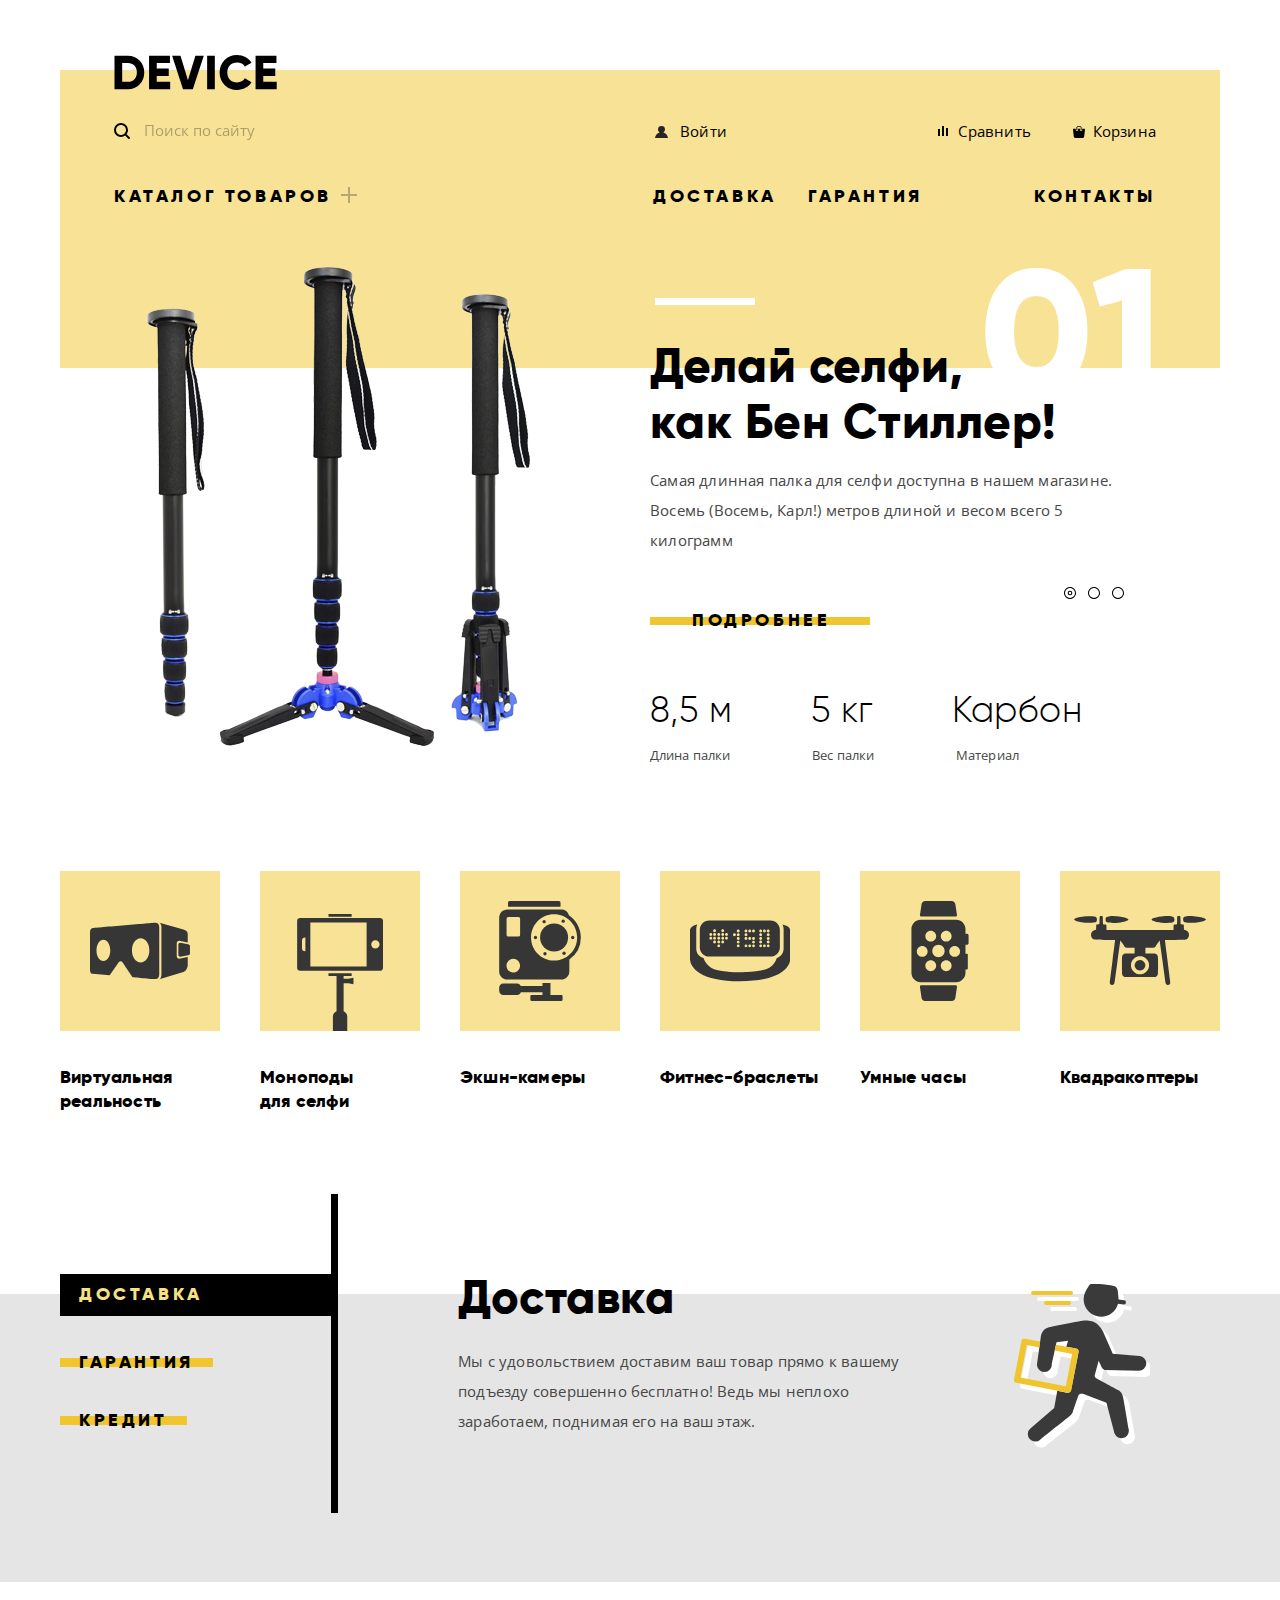
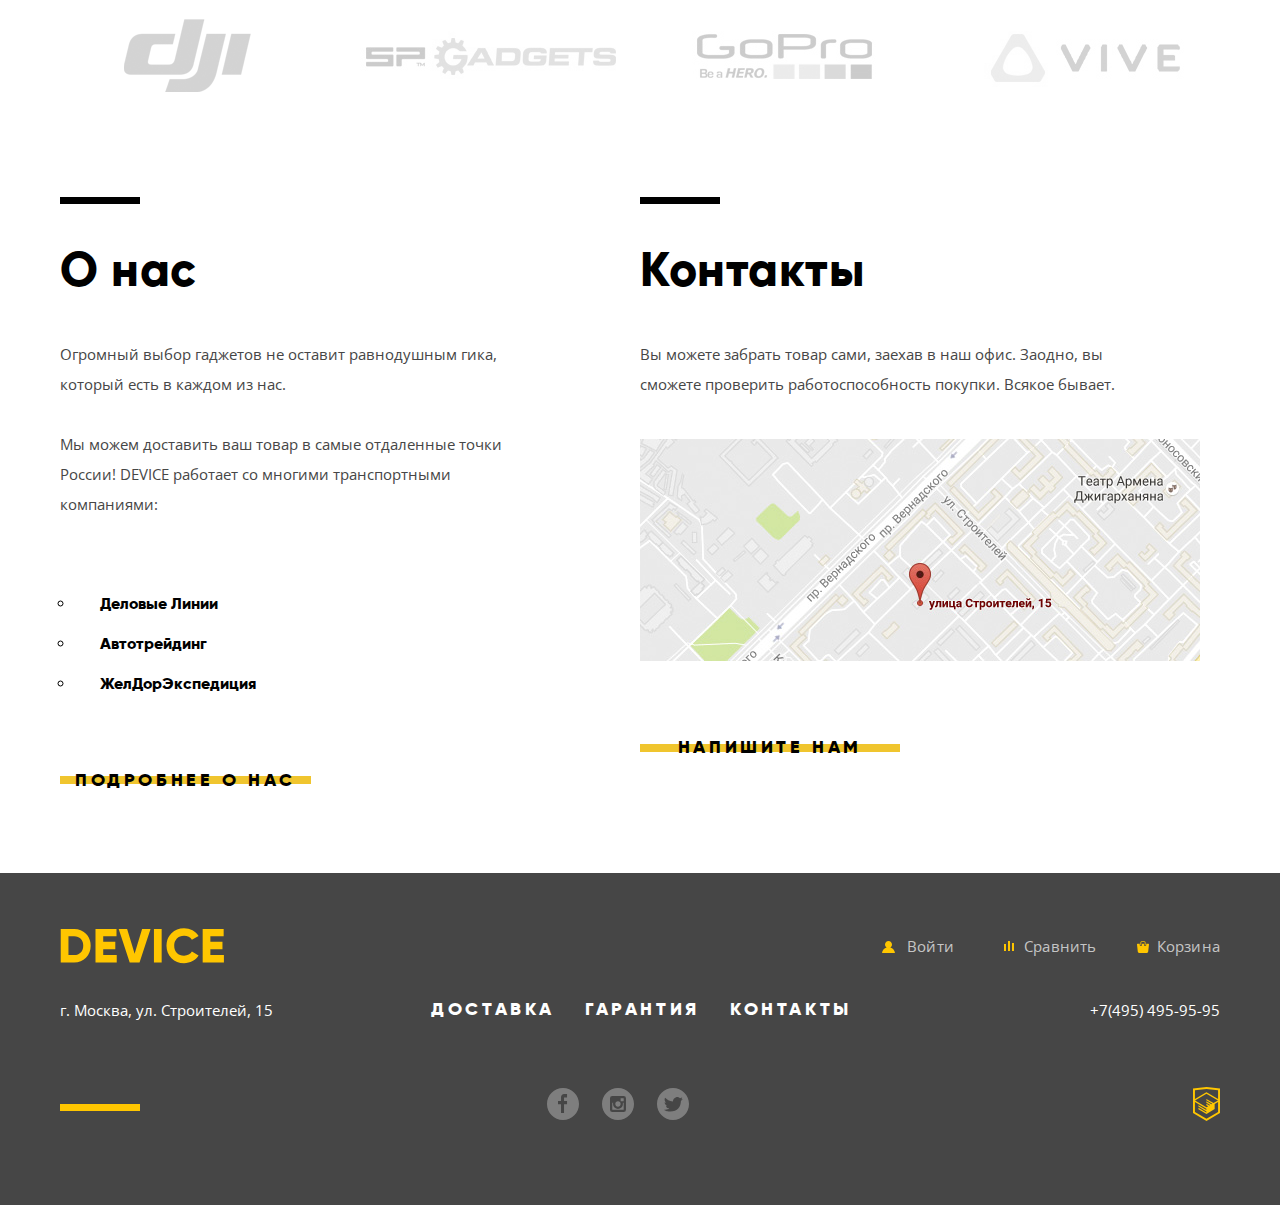
==== commit 607d4a95: "update bugs partly" ====
--- a/index.html
+++ b/index.html
@@ -18,10 +18,9 @@
             <div class="user-navigation">
                 <div class="user-navigation-search">
                     <form action="https://echo.htmlacademy.ru" method="get">
-                        <label for="header-search" class="header-search"></label>
+                        <label for="header-search" class="header-search-label"></label>
                         <input id="header-search" class="header-search" name="search" type="search" value="Поиск по сайту" autocomplete="off">
                         <button class="header-search-button" type="submit">найти</button>
-
                     </form>
 
                 </div>
@@ -33,8 +32,8 @@
             </div>
             <div class="pre-catalog-wrap">
                 <div class="items-catalog-wrap">
+                    <input class="items-full-catalog visually-hidden" id="full-catalog" name="header-catalog" type="checkbox">
                     <label for="full-catalog">Каталог товаров</label>
-                    <input id="full-catalog" name="header-catalog" type="checkbox">
                     <div class="products-navigation-wrap">
                         <ul class="products-navigation">
                             <li><a href="#">Виртуальная реальность</a></li>
@@ -59,7 +58,6 @@
 
     <main class="container">
         <h1 class="visually-hidden">Магазин техники Device</h1>
-        <!--Slider-->
         <section class="slider">
             <h2 class="visually-hidden">Лучшие предложения</h2>
             <ul class="slides-switches">
@@ -99,10 +97,10 @@
                         <p class="featured-header-2">Худеем правильно!</p>
                         <p class="featured-description-2">Мотивирующие фитнес-браслеты помогут найти в себе силы не пропускать занятия и соблюдать диету.
                         </p>
-                        <div class="button-radio-wrap ">
-                            <a class="device-button device-button-220" href="# ">Подробнее</a>
-                        </div>
-                        <div class="table-wrap ">
+                        <div class="button-radio-wrap">
+                            <a class="device-button device-button-220" href="#">Подробнее</a>
+                        </div>
+                        <div class="table-wrap">
                             <ul class="featured-advances-top">
                                 <li>Без поддержки</li>
                             </ul>
@@ -114,16 +112,16 @@
                 </li>
                 <li class="slide">
                     <div class="slider-image-wrap">
-                        <img class="slider-image" src="img/slider-3.png" height="334" width="526" alt="Квадракоптер ">
+                        <img class="slider-image" src="img/slider-3.png" height="334" width="526" alt="Квадракоптер">
                     </div>
                     <div class="featured-description">
                         <p class="featured-header-3">Порхает как бабочка, жалит как пчела!</p>
                         <p class="featured-description-3"> Этот обычный, на первый взгляд, квадрокоптер оснащен мощным лазером, замаскированным под обычную камеру.
                         </p>
-                        <div class="button-radio-wrap ">
-                            <a class="device-button device-button-220" href="# ">Подробнее</a>
-                        </div>
-                        <div class="table-wrap ">
+                        <div class="button-radio-wrap">
+                            <a class="device-button device-button-220" href="#">Подробнее</a>
+                        </div>
+                        <div class="table-wrap">
                             <ul class="featured-advances-top">
                                 <li class="featured-advances-top-flight">Дальность полета</li>
                                 <li>Радиус поражения</li>
@@ -138,61 +136,61 @@
             </ul>
         </section>
 
-        <section class="featured-categories ">
-            <h2 class="visually-hidden ">Каталог</h2>
-            <ul class="categories-list ">
-                <li class="categores-list-features ">
-                    <a href="#">
-                        <div class="image-wrap"><img class="categores-list-image categores-image-size" src="img/popular-1.svg" width="160" height="160" alt="Шлем виртуальной реальности ">
-                        </div>
-                        <span class="categories-list-feature ">Виртуальная реальность</span>
+        <section class="featured-categories">
+            <h2 class="visually-hidden">Каталог</h2>
+            <ul class="categories-list">
+                <li class="categores-list-features">
+                    <a href="#">
+                        <div class="image-wrap"><img class="categores-list-image categores-image-size" src="img/popular-1.svg" width="160" height="160" alt="Шлем виртуальной реальности">
+                        </div>
+                        <span class="categories-list-feature">Виртуальная реальность</span>
                     </a>
                 </li>
                 <li class="categores-list-features">
                     <a href="catalog.html">
-                        <div class="image-wrap"><img class=" categores-list-image categores-selfie-stick" src="img/popular-2.svg" width="160" height="160" alt="Монопод для селфи "></div>
-                        <span class="categories-list-feature ">Моноподы <br>для селфи</span>
-                    </a>
-                </li>
-                <li class="categores-list-features ">
-                    <a href="# ">
-                        <div class="image-wrap "><img class="categores-list-image categores-image-size" src="img/popular-3.svg" width="160" height="160" alt="Экшн-камера "></div>
-                        <span class="categories-list-feature ">Экшн-камеры</span>
-                    </a>
-                </li>
-                <li class="categores-list-features ">
-                    <a href="# ">
-                        <div class="image-wrap "><img class="categores-list-image categores-image-size" src="img/popular-4.svg" width="160" height="160" alt="Фитнес-браслет "></div>
-                        <span class="categories-list-feature ">Фитнес-браслеты</span>
-                    </a>
-                </li>
-                <li class="categores-list-features ">
-                    <a href="# ">
-                        <div class="image-wrap "><img class="categores-list-image categores-image-size" src="img/popular-5.svg" width="160" height="160" alt="Умные часы "></div>
-                        <span class="categories-list-feature ">Умные часы</span>
-                    </a>
-                </li>
-                <li class="categores-list-features ">
-                    <a href="# ">
-                        <div class="image-wrap "><img class="categores-list-image categores-quadrocopter" src="img/popular-6.svg" width="160" height="160" alt="Квадракоптер "></div>
-                        <span class="categories-list-feature ">Квадракоптеры</span>
+                        <div class="image-wrap"><img class="categores-list-image categores-selfie-stick" src="img/popular-2.svg" width="160" height="160" alt="Монопод для селфи"></div>
+                        <span class="categories-list-feature monopod-feature">Моноподы для селфи</span>
+                    </a>
+                </li>
+                <li class="categores-list-features">
+                    <a href="#">
+                        <div class="image-wrap"><img class="categores-list-image categores-image-size" src="img/popular-3.svg" width="160" height="160" alt="Экшн-камера"></div>
+                        <span class="categories-list-feature">Экшн-камеры</span>
+                    </a>
+                </li>
+                <li class="categores-list-features">
+                    <a href="#">
+                        <div class="image-wrap"><img class="categores-list-image categores-image-size" src="img/popular-4.svg" width="160" height="160" alt="Фитнес-браслет"></div>
+                        <span class="categories-list-feature">Фитнес-браслеты</span>
+                    </a>
+                </li>
+                <li class="categores-list-features">
+                    <a href="#">
+                        <div class="image-wrap"><img class="categores-list-image categores-image-size" src="img/popular-5.svg" width="160" height="160" alt="Умные часы"></div>
+                        <span class="categories-list-feature">Умные часы</span>
+                    </a>
+                </li>
+                <li class="categores-list-features">
+                    <a href="#">
+                        <div class="image-wrap"><img class="categores-list-image categores-quadrocopter" src="img/popular-6.svg" width="160" height="160" alt="Квадракоптер"></div>
+                        <span class="categories-list-feature">Квадракоптеры</span>
                     </a>
                 </li>
             </ul>
         </section>
 
-        <section class="services-information ">
-            <div class="services-information-wrap ">
-                <h2 class="visually-hidden ">Сервисы</h2>
-                <ul class="services-features ">
+        <section class="services-information">
+            <div class="services-information-wrap">
+                <h2 class="visually-hidden">Сервисы</h2>
+                <ul class="services-features">
                     <li class="services-features-slide">
                         <button class="device-button-advances advances-current">Доставка</button>
                     </li>
                     <li class="services-features-slide">
-                        <button class="device-button-advances ">Гарантия</button>
+                        <button class="device-button-advances">Гарантия</button>
                     </li>
                     <li class="services-features-slide">
-                        <button class="device-button-advances ">Кредит</button>
+                        <button class="device-button-advances">Кредит</button>
                     </li>
                 </ul>
                 <ul class="services-description">
@@ -212,67 +210,68 @@
             </div>
         </section>
 
-        <section class="featured-companies ">
-            <h2 class="visually-hidden ">Бренды, представленные в магазине</h2>
-            <ul class="companies-list ">
+        <section class="featured-companies">
+            <h2 class="visually-hidden">Бренды, представленные в магазине</h2>
+            <ul class="companies-list">
 
                 <li>
                     <a href="#"><img src="img/logo-1.png" width="260" height="100" alt="Перейти в каталог бренда DJI"></a>
                 </li>
 
                 <li>
-                    <a href="# "><img src="img/logo-2.png" width="260" height="100" alt="Перейти в каталог бренда SP ADJETS"></a>
+                    <a href="#"><img src="img/logo-2.png" width="260" height="100" alt="Перейти в каталог бренда SP ADJETS"></a>
                 </li>
                 <li>
-                    <a href="# "><img src="img/logo-3.png" width="260" height="100" alt="Перейти в каталог бренда GOPRO"></a>
+                    <a href="#"><img src="img/logo-3.png" width="260" height="100" alt="Перейти в каталог бренда GOPRO"></a>
                 </li>
 
                 <li>
-                    <a href="# "><img src="img/logo-4.png" width="260" height="100" alt="Перейти в каталог бренда VIVE"></a>
+                    <a href="#"><img src="img/logo-4.png" width="260" height="100" alt="Перейти в каталог бренда VIVE"></a>
                 </li>
             </ul>
         </section>
-        <div class="about-us-contacts-container ">
-            <section class="about-us ">
+        <div class="about-us-contacts-container">
+            <section class="about-us">
                 <h2>О нас</h2>
                 <p>Огромный выбор гаджетов не оставит равнодушным гика, который есть в каждом из нас.</p>
                 <p>Мы можем доставить ваш товар в самые отдаленные точки России! DEVICE работает со многими транспортными компаниями:
                 </p>
-                <ul class="shipping-companies" aria-label="Транспортные компании Device ">
+                <ul class="shipping-companies" aria-label="Транспортные компании Device">
                     <li>Деловые Линии</li>
                     <li>Автотрейдинг</li>
                     <li>ЖелДорЭкспедиция</li>
                 </ul>
-                <a class="device-button device-button-260 " href="# ">Подробнее о нас</a>
+                <a class="device-button device-button-260" href="#">Подробнее о нас</a>
             </section>
 
             <section class="contacts">
                 <h2>Контакты</h2>
                 <p>Вы можете забрать товар сами, заехав в наш офис. Заодно, вы сможете проверить работоспособность покупки. Всякое бывает.</p>
-                <img src="img/map-jpg.jpg" class="image-in-modal" width="560" height="222" alt="Офис компании по адресу г. Москва, ул. Строителей дом 15">
-                <button class="device-button device-button-260" type="submit" id="modal-contaxt-us-button">Напишите нам</button>
+                <a class="contacts-img-link" href="#"><img src="img/map-jpg.jpg" class="image-in-modal" width="560" height="222" alt="Офис компании по адресу г. Москва, ул. Строителей дом 15"></a>
+                <button class="device-button device-button-260" type="button" id="modal-contaxt-us-button">Напишите нам</button>
             </section>
         </div>
 
     </main>
 
-    <footer class=" main-footer">
+    <footer class="main-footer">
         <div class="footer-container">
             <div class="footer-navigation">
-                <a class="footer-navigation-logo" href="#"><img class="footer-navigation-logo" src="img/logo-4.svg " width="164" height="36" alt="Логотип магазина Device"></a>
-                <ul class="footer-user-nav ">
+                <a class="footer-navigation-logo" href="#"><img class="footer-navigation-logo" src="img/logo-4.svg" width="164" height="36" alt="Логотип магазина Device"></a>
+                <ul class="footer-user-nav">
                     <li><a class="footer-user-login">Войти</a></li>
-                    <li><a href="# " class="footer-user-navigation-compare">Сравнить</a></li>
-                    <li><a href="# " class="footer-user-navigation-cart ">Корзина</a></li>
-                </ul>
-            </div>
-            <div class="footer-website-nav ">
+                    <li><a href="#" class="footer-user-navigation-compare">Сравнить</a></li>
+                    <li><a href="#" class="footer-user-navigation-cart">Корзина</a></li>
+                </ul>
+            </div>
+            <div class="footer-website-nav">
                 <p>г. Москва, ул. Строителей, 15</p>
-                <div class="footer-advantages ">
-                    <ul class="footer-website-nav footer-contacts ">
-                        <li><a href="# ">Доставка</a></li>
-                        <li><a href="# ">Гарантия</a></li>
-                        <li><a href="# ">Контакты</a></li>
+                <div class="footer-advantages">
+                    <ul class="footer-website-nav footer-contacts">
+                        <li><a href="#">Доставка</a></li>
+                        <li><a href="#">Гарантия</a></li>
+                        <li><a href="#">Контакты</a></li>
+
                     </ul>
                 </div>
                 <p>+7(495) 495-95-95</p>
@@ -281,11 +280,11 @@
             <div class="footer-social">
                 <div class="footer-social-border"></div>
                 <ul class="social-buttons">
-                    <li><a class="social-button-1 " href="# "><span class="visually-hidden ">Facebook</span></a></li>
-                    <li><a class="social-button-2 " href="# "><span class="visually-hidden ">Instagram</span></a></li>
-                    <li><a class="social-button-3 " href="# "><span class="visually-hidden ">Twitter</span></a></li>
-                </ul>
-                <a class="project-link" href="https://htmlacademy.ru/intensive/htmlcss"><span class="visually-hidden ">HTML
+                    <li><a class="social-button-1" href="#"><span class="visually-hidden">Facebook</span></a></li>
+                    <li><a class="social-button-2" href="#"><span class="visually-hidden">Instagram</span></a></li>
+                    <li><a class="social-button-3" href="#"><span class="visually-hidden">Twitter</span></a></li>
+                </ul>
+                <a class="project-link" href="https://htmlacademy.ru/intensive/htmlcss"><span class="visually-hidden">HTML
           Academy</span></a>
             </div>
         </div>
@@ -298,16 +297,16 @@
                 <div class="name-email-feedback">
                     <div class="name-feedback">
                         <label class="feedback-label" for="name">Ваше имя:</label>
-                        <input type="text" id="name" name="name" placeholder="Имя Фамилия">
+                        <input maxlength="100" type="text" id="name" name="name" placeholder="Имя Фамилия">
                     </div>
                     <div class="email-feedback">
                         <label class="feedback-label" for="email">Ваш e-mail:</label>
-                        <input type="email" id="email" name="email" placeholder="email@example.com">
+                        <input type="email" id="email" name="email" placeholder="email@example.com" maxlength="100">
                     </div>
                 </div>
                 <div class="textarea-feedback">
                     <label class="feedback-label" for="input-text">Текст письма:</label>
-                    <textarea name="input-text" id="input-text" cols="30" rows="10">В свободной форме</textarea>
+                    <textarea maxlength="500" class="textarea-feedback-label" name="input-text" id="input-text" cols="30" rows="10">В свободной форме</textarea>
                 </div>
                 <button type="submit" class="device-button device-button-200">Отправить</button>
                 <button type="button" class="modal-close"><span class="visually-hidden">Закрыть</span></button>
@@ -320,6 +319,7 @@
             <iframe src="https://www.google.com/maps/embed?pb=!1m18!1m12!1m3!1d3782.482165223512!2d37.52813139297608!3d55.687642925012305!2m3!1f0!2f0!3f0!3m2!1i1024!2i768!4f13.1!3m3!1m2!1s0x46b54cf65f5c8955%3A0x694710ccd55501e!2z0YPQuy4g0KHRgtGA0L7QuNGC0LXQu9C10LksIDE1LCDQnNC-0YHQutCy0LAsIDExOTMxMQ!5e0!3m2!1sru!2sru!4v1504602285796"
                 width="960" height="559">
             </iframe>
+
             <button type="button" class="modal-map-close"><span class="visually-hidden">Закрыть</span></button>
         </div>
     </section>
--- a/css/style.css
+++ b/css/style.css
@@ -9,12 +9,14 @@
 }
 
 html {
+    -webkit-box-sizing: border-box;
     box-sizing: border-box;
 }
 
 *,
 *:before,
 *:after {
+    -webkit-box-sizing: inherit;
     box-sizing: inherit;
 }
 
@@ -27,7 +29,6 @@
     color: #000000;
     text-align: left;
     font-family: Gilroy-ExtraBold, "Arial", sans-serif;
-    max-width: 1440px;
 }
 
 a {
@@ -48,7 +49,8 @@
 
 /* header */
 
-header {
+.main-header-1,
+.main-header-2 {
     max-width: 1160px;
     margin: auto;
     position: relative;
@@ -89,6 +91,8 @@
 }
 
 .user-navigation {
+    display: -webkit-box;
+    display: -ms-flexbox;
     display: flex;
     margin-bottom: 30px;
     padding-top: 10px;
@@ -96,6 +100,7 @@
 
 .user-navigation-right,
 .user-navigation-search {
+    -ms-flex-preferred-size: 50%;
     flex-basis: 50%;
 }
 
@@ -109,9 +114,15 @@
 }
 
 .user-navigation-list {
-    display: flex;
+    display: -webkit-box;
+    display: -ms-flexbox;
+    display: flex;
+    -webkit-box-pack: justify;
+    -ms-flex-pack: justify;
     justify-content: space-between;
+    -ms-flex-preferred-size: 50%;
     flex-basis: 50%;
+    -ms-flex-item-align: baseline;
     align-self: baseline;
     padding-top: 10px;
 }
@@ -169,18 +180,18 @@
     border-bottom: 2px solid black;
 }
 
-.header-search [type="search"]:focus+.header-search-button,
-.header-search-button:hover,
+.header-search:focus+.header-search-button {
+    display: block;
+}
+
+.header-search:focus+.header-search-button:hover {
+    display: block;
+    background-color: #000000;
+    color: rgba(240, 197, 46, 0.5);
+}
+
 .header-search-button:active {
     display: block;
-}
-
-.header-search [type="search"]:focus+.header-search-button:hover {
-    background-color: #000000;
-    color: rgba(240, 197, 46, 0.5);
-}
-
-.header-search-button:active {
     background-color: #000000;
     color: rgb(255, 255, 255, 0.3);
 }
@@ -212,6 +223,8 @@
 }
 
 .products-navigation-wrap {
+    display: -webkit-box;
+    display: -ms-flexbox;
     display: flex;
     position: absolute;
     height: 61%;
@@ -224,9 +237,15 @@
 }
 
 .products-navigation {
-    display: flex;
+    display: -webkit-box;
+    display: -ms-flexbox;
+    display: flex;
+    -webkit-box-orient: vertical;
+    -webkit-box-direction: normal;
+    -ms-flex-direction: column;
     flex-direction: column;
     max-height: 129px;
+    -ms-flex-wrap: wrap;
     flex-wrap: wrap;
     padding-left: 58px;
 }
@@ -256,11 +275,14 @@
 }
 
 .pre-catalog-wrap {
+    display: -webkit-box;
+    display: -ms-flexbox;
     display: flex;
 }
 
 .items-catalog-wrap,
 .services-navigation {
+    -ms-flex-preferred-size: 50%;
     flex-basis: 50%;
 }
 
@@ -281,16 +303,20 @@
     opacity: 0.3;
 }
 
-#full-catalog:not(:checked)+.products-navigation-wrap {
+.items-full-catalog:not(:checked)~.products-navigation-wrap {
     display: none;
 }
 
-.items-catalog-wrap [type="checkbox"] {
-    display: none;
+.items-catalog-wrap .items-full-catalog:focus+label {
+    outline: 3px solid lightblue;
 }
 
 .services-navigation {
-    display: flex;
+    display: -webkit-box;
+    display: -ms-flexbox;
+    display: flex;
+    -webkit-box-pack: justify;
+    -ms-flex-pack: justify;
     justify-content: space-between;
     margin: auto;
     padding-left: 13px;
@@ -302,6 +328,7 @@
 }
 
 .services-navigation-wrap {
+    -ms-flex-preferred-size: 50%;
     flex-basis: 50%;
 }
 
@@ -359,8 +386,11 @@
     height: 100%;
 }
 
-.device-button-advances:active {
+.device-button-advances:active,
+.device-button-advances:focus,
+.device-button-advances.advances-current {
     color: #f7e184;
+    outline: none;
 }
 
 .device-button::before,
@@ -373,6 +403,8 @@
     width: 100%;
     height: 20%;
     background-color: #f0c52e;
+    -webkit-transition: all 0.6s;
+    -o-transition: all 0.6s;
     transition: all 0.6s;
 }
 
@@ -392,11 +424,15 @@
     color: #000000;
 }
 
-.device-button-advances:active::before {
+.device-button-advances:active::before,
+.device-button-advances:focus::before,
+.device-button-advances.advances-current::before {
     top: 0;
     height: 100%;
     width: 278px;
     background-color: #000000;
+    -webkit-transition: 0.2s;
+    -o-transition: 0.2s;
     transition: 0.2s;
 }
 
@@ -446,17 +482,25 @@
 }
 
 .slide.current {
+    display: -webkit-box;
+    display: -ms-flexbox;
     display: flex;
 }
 
 .slider-image-wrap {
-    display: flex;
+    display: -webkit-box;
+    display: -ms-flexbox;
+    display: flex;
+    -ms-flex-preferred-size: 50%;
     flex-basis: 50%;
+    -webkit-box-pack: center;
+    -ms-flex-pack: center;
     justify-content: center;
     padding-right: 25px;
 }
 
 .featured-description {
+    -ms-flex-preferred-size: 50%;
     flex-basis: 50%;
     margin-top: 40px;
     position: relative;
@@ -519,6 +563,8 @@
 }
 
 .button-radio-wrap {
+    display: -webkit-box;
+    display: -ms-flexbox;
     display: flex;
     margin: 0;
     margin-bottom: 45px;
@@ -527,6 +573,8 @@
 }
 
 .slides-switches {
+    display: -webkit-box;
+    display: -ms-flexbox;
     display: flex;
     list-style: none;
     border: none;
@@ -538,6 +586,8 @@
 
 .slide-radio {
     border: none;
+    display: -webkit-box;
+    display: -ms-flexbox;
     display: flex;
 }
 
@@ -588,12 +638,19 @@
 }
 
 .table-wrap {
-    display: flex;
+    display: -webkit-box;
+    display: -ms-flexbox;
+    display: flex;
+    -webkit-box-orient: vertical;
+    -webkit-box-direction: reverse;
+    -ms-flex-direction: column-reverse;
     flex-direction: column-reverse;
 }
 
 .featured-advances-top,
 .featured-advances-bottom {
+    display: -webkit-box;
+    display: -ms-flexbox;
     display: flex;
     list-style-type: none;
     margin: 0px;
@@ -641,8 +698,13 @@
     list-style-type: none;
     margin: auto;
     padding: 0;
-    display: flex;
-    justify-content: space-between;
+    display: -webkit-box;
+    display: -ms-flexbox;
+    display: flex;
+    -webkit-box-pack: justify;
+    -ms-flex-pack: justify;
+    justify-content: flex-start;
+    flex-wrap: wrap;
 }
 
 .categories-list li:not(:last-child) {
@@ -654,6 +716,8 @@
 }
 
 .image-wrap {
+    display: -webkit-box;
+    display: -ms-flexbox;
     display: flex;
     background-color: rgba(240, 197, 46, 0.5);
     width: 160px;
@@ -692,15 +756,23 @@
 
 .categores-list-features span {
     display: inline-block;
-    max-width: 160px;
+    vertical-align: top;
     font-size: 18px;
     line-height: 1.33;
     letter-spacing: 0.2px;
     color: #000000;
 }
 
+.categores-list-features span:not(.monopod-feature) {
+    max-width: 160px;
+}
+
 .categores-list-features span:active {
     color: rgba(0, 0, 0, 0.3);
+}
+
+.monopod-feature {
+    max-width: 125px;
 }
 
 .companies-list {
@@ -710,11 +782,13 @@
 }
 
 .companies-list img {
+    -webkit-filter: grayscale(1);
     filter: grayscale(1);
     opacity: 0.2;
 }
 
 .companies-list img:hover {
+    -webkit-filter: none;
     filter: none;
     opacity: 1;
 }
@@ -724,6 +798,8 @@
 
 .services-information {
     width: 100%;
+    display: -webkit-box;
+    display: -ms-flexbox;
     display: flex;
     margin: auto;
     position: relative;
@@ -751,6 +827,8 @@
 .services-information-wrap {
     width: 1160px;
     margin: auto;
+    display: -webkit-box;
+    display: -ms-flexbox;
     display: flex;
 }
 
@@ -768,6 +846,8 @@
 }
 
 .services-description {
+    -webkit-box-flex: 1;
+    -ms-flex: 1;
     flex: 1;
     z-index: 2;
 }
@@ -800,6 +880,8 @@
     margin: 0;
     padding-bottom: 151px;
     margin-left: 120px;
+    overflow-y: auto;
+    height: 75px;
 }
 
 .services-description-slide:first-of-type::after {
@@ -810,6 +892,7 @@
     right: 70px;
     width: 136px;
     height: 164px;
+    -o-object-fit: contain;
     object-fit: contain;
 }
 
@@ -821,6 +904,7 @@
     right: 20px;
     width: 171px;
     height: 194px;
+    -o-object-fit: contain;
     object-fit: contain;
 }
 
@@ -832,6 +916,7 @@
     right: 20px;
     width: 156px;
     height: 186px;
+    -o-object-fit: contain;
     object-fit: contain;
 }
 
@@ -845,9 +930,14 @@
 }
 
 .companies-list {
-    display: flex;
+    display: -webkit-box;
+    display: -ms-flexbox;
+    display: flex;
+    -webkit-box-pack: justify;
+    -ms-flex-pack: justify;
     justify-content: space-between;
     margin: 94px auto;
+    flex-wrap: wrap;
 }
 
 
@@ -856,12 +946,16 @@
 .about-us-contacts-container {
     max-width: 1160px;
     margin: auto;
+    display: -webkit-box;
+    display: -ms-flexbox;
     display: flex;
     width: 100%;
     margin-bottom: 80px;
 }
 
 .about-us {
+    -webkit-box-flex: 1;
+    -ms-flex: 1;
     flex: 1;
     position: relative;
 }
@@ -876,6 +970,8 @@
 }
 
 .contacts {
+    -webkit-box-flex: 1;
+    -ms-flex: 1;
     flex: 1;
     position: relative;
 }
@@ -948,26 +1044,38 @@
 
 /* footer */
 
-footer {
+.main-footer {
     background-color: #464646;
 }
 
 .footer-container {
     max-width: 1160px;
-    display: flex;
+    display: -webkit-box;
+    display: -ms-flexbox;
+    display: flex;
+    -webkit-box-orient: vertical;
+    -webkit-box-direction: normal;
+    -ms-flex-direction: column;
     flex-direction: column;
     margin: auto;
 }
 
 .footer-navigation {
     margin-top: 55px;
-    display: flex;
+    display: -webkit-box;
+    display: -ms-flexbox;
+    display: flex;
+    -webkit-box-pack: justify;
+    -ms-flex-pack: justify;
     justify-content: space-between;
     margin-bottom: 10px;
 }
 
 .footer-user-nav {
-    display: flex;
+    display: -webkit-box;
+    display: -ms-flexbox;
+    display: flex;
+    -ms-flex-item-align: start;
     align-self: flex-start;
     list-style-type: none;
     margin: 0;
@@ -1025,7 +1133,11 @@
 }
 
 .footer-website-nav {
-    display: flex;
+    display: -webkit-box;
+    display: -ms-flexbox;
+    display: flex;
+    -webkit-box-pack: justify;
+    -ms-flex-pack: justify;
     justify-content: space-between;
     margin-bottom: 30px;
 }
@@ -1035,6 +1147,8 @@
     font-size: 15px;
     line-height: 2;
     color: #ffffff;
+    display: -webkit-box;
+    display: -ms-flexbox;
     display: flex;
 }
 
@@ -1043,9 +1157,15 @@
 }
 
 .footer-contacts {
-    display: flex;
+    display: -webkit-box;
+    display: -ms-flexbox;
+    display: flex;
+    flex-wrap: wrap;
+    -webkit-box-pack: justify;
+    -ms-flex-pack: justify;
     justify-content: space-between;
     padding-right: 20px;
+    max-width: 440px;
 }
 
 .footer-advantages {
@@ -1074,8 +1194,14 @@
 }
 
 .footer-social {
-    display: flex;
+    display: -webkit-box;
+    display: -ms-flexbox;
+    display: flex;
+    -webkit-box-align: center;
+    -ms-flex-align: center;
     align-items: center;
+    -webkit-box-pack: justify;
+    -ms-flex-pack: justify;
     justify-content: space-between;
     margin-bottom: 67px;
 }
@@ -1096,8 +1222,12 @@
 
 .social-buttons {
     list-style-type: none;
+    display: -webkit-box;
+    display: -ms-flexbox;
     display: flex;
     padding-left: 10px;
+    flex-wrap: wrap;
+    width: 180px;
 }
 
 .social-buttons a {
@@ -1191,6 +1321,8 @@
     list-style-type: none;
     margin: auto;
     padding: 0;
+    display: -webkit-box;
+    display: -ms-flexbox;
     display: flex;
     width: 1038px;
 }
@@ -1230,9 +1362,17 @@
 
 .filter {
     background-color: #efefef;
+    -ms-flex-preferred-size: 30%;
     flex-basis: 30%;
-    display: flex;
+    display: -webkit-box;
+    display: -ms-flexbox;
+    display: flex;
+    -webkit-box-orient: vertical;
+    -webkit-box-direction: normal;
+    -ms-flex-direction: column;
     flex-direction: column;
+    -webkit-box-align: center;
+    -ms-flex-align: center;
     align-items: center;
 }
 
@@ -1264,11 +1404,6 @@
     position: relative;
 }
 
-.filter-list-choice input[type="radio"],
-.filter-list-choice input[type="checkbox"] {
-    display: none;
-}
-
 .filter-list-presence::before {
     content: "";
     position: absolute;
@@ -1279,35 +1414,35 @@
     background-repeat: no-repeat;
 }
 
-.filter-list-choice input[type="radio"]:checked+.filter-list-presence::before {
+.filter-list-choice input[type="checkbox"]:checked+.filter-list-presence::before {
     background-image: url(../img/radio-on.svg);
 }
 
-.filter-list-choice input[type="radio"]:not(:checked)+.filter-list-presence::before {
+.filter-list-choice input[type="checkbox"]:not(:checked)+.filter-list-presence::before {
     background-image: url(../img/radio-off.svg);
 }
 
-.filter-list-choice input[type="radio"]:checked:hover+.filter-list-presence::before {
+.filter-list-choice input[type="checkbox"]:checked:hover+.filter-list-presence::before {
     opacity: 0.6;
 }
 
-.filter-list-choice input[type="radio"]:not(:checked):hover+.filter-list-presence::before {
+.filter-list-choice input[type="checkbox"]:not(:checked):hover+.filter-list-presence::before {
     opacity: 0.6;
 }
 
-.filter-list-choice input[type="radio"]:checked:active+.filter-list-presence::before {
+.filter-list-choice input[type="checkbox"]:checked:active+.filter-list-presence::before {
     opacity: 1;
 }
 
-.filter-list-choice input[type="radio"]:not(:checked):active+.filter-list-presence::before {
+.filter-list-choice input[type="checkbox"]:not(:checked):active+.filter-list-presence::before {
     opacity: 1;
 }
 
-.filter-list-choice input[type="radio"]:checked:disabled+.filter-list-presence::before {
+.filter-list-choice input[type="checkbox"]:checked:disabled+.filter-list-presence::before {
     opacity: 0.25;
 }
 
-.filter-list-choice input[type="radio"]:not(:checked):disabled+.filter-list-presence::before {
+.filter-list-choice input[type="checkbox"]:not(:checked):disabled+.filter-list-presence::before {
     opacity: 0.25;
 }
 
@@ -1374,6 +1509,8 @@
     width: 200px;
     height: 2px;
     background-image: -webkit-linear-gradient(left, #91c92f, #91c92f 110px, #dbdbdb 110px, #dbdbdb);
+    background-image: -o-linear-gradient(left, #91c92f, #91c92f 110px, #dbdbdb 110px, #dbdbdb);
+    background-image: linear-gradient(left, #91c92f, #91c92f 110px, #dbdbdb 110px, #dbdbdb);
 }
 
 .filter-color {
@@ -1405,10 +1542,12 @@
     bottom: -9px;
     width: 20px;
     height: 20px;
+    -o-object-fit: contain;
     object-fit: contain;
     cursor: pointer;
     border-radius: 50%;
     background-color: #ababab;
+    -webkit-box-shadow: inset 0 0 0 8px #fff, 0 2px 1px #dadada;
     box-shadow: inset 0 0 0 8px #fff, 0 2px 1px #dadada;
 }
 
@@ -1423,6 +1562,7 @@
 .filter-buttons:active::before {
     width: 22px;
     height: 22px;
+    -o-object-fit: contain;
     object-fit: contain;
 }
 
@@ -1441,17 +1581,24 @@
 }
 
 .sorting {
+    display: -webkit-box;
+    display: -ms-flexbox;
     display: flex;
     height: 70px;
 }
 
 .filter-wrap {
+    -ms-flex-preferred-size: 30%;
     flex-basis: 30%;
     background-color: #DCDCDC;
 }
 
 .filter-header-wrap {
-    display: flex;
+    display: -webkit-box;
+    display: -ms-flexbox;
+    display: flex;
+    -webkit-box-pack: start;
+    -ms-flex-pack: start;
     justify-content: flex-start;
     height: 100%;
 }
@@ -1478,10 +1625,16 @@
 }
 
 .sorting-wrap {
+    -ms-flex-preferred-size: 70%;
     flex-basis: 70%;
     background-color: #ECECEC;
     padding-left: 80px;
-    display: flex;
+    display: -webkit-box;
+    display: -ms-flexbox;
+    display: flex;
+    -webkit-box-orient: horizontal;
+    -webkit-box-direction: normal;
+    -ms-flex-direction: row;
     flex-direction: row;
 }
 
@@ -1492,10 +1645,14 @@
 
 .sorting-navigation {
     list-style: none;
-    display: flex;
+    display: -webkit-box;
+    display: -ms-flexbox;
+    display: flex;
+    flex-wrap: wrap;
     padding-left: 50px;
     margin-top: auto;
     margin-bottom: 25px;
+    max-width: 440px;
 }
 
 .sorting-navigation li:not(:last-child) {
@@ -1512,7 +1669,6 @@
     font-size: 14px;
     line-height: 1.25;
     color: #000000;
-    opacity: 0.3;
 }
 
 .active {
@@ -1534,6 +1690,8 @@
     list-style: none;
     padding-left: 150px;
     margin: auto;
+    display: -webkit-box;
+    display: -ms-flexbox;
     display: flex;
 }
 
@@ -1553,8 +1711,15 @@
 
 .catalog-buttons {
     display: none;
+    -webkit-box-pack: center;
+    -ms-flex-pack: center;
     justify-content: center;
+    -webkit-box-align: center;
+    -ms-flex-align: center;
     align-items: center;
+    -webkit-box-orient: vertical;
+    -webkit-box-direction: normal;
+    -ms-flex-direction: column;
     flex-direction: column;
     position: absolute;
     top: 0px;
@@ -1567,6 +1732,8 @@
 
 .catalog-item img:hover+div.catalog-buttons,
 div.catalog-buttons:hover {
+    display: -webkit-box;
+    display: -ms-flexbox;
     display: flex;
 }
 
@@ -1630,7 +1797,11 @@
     list-style-type: none;
     margin: auto;
     background-color: rgb(236, 236, 236);
-    display: flex;
+    display: -webkit-box;
+    display: -ms-flexbox;
+    display: flex;
+    -webkit-box-pack: center;
+    -ms-flex-pack: center;
     justify-content: center;
     width: 760px;
     padding: 0;
@@ -1700,11 +1871,16 @@
 /* main catalog page */
 
 .main-container {
+    display: -webkit-box;
+    display: -ms-flexbox;
     display: flex;
 }
 
 .catalog-list {
-    display: flex;
+    display: -webkit-box;
+    display: -ms-flexbox;
+    display: flex;
+    -ms-flex-wrap: wrap;
     flex-wrap: wrap;
     list-style-type: none;
     margin: 0;
@@ -1713,13 +1889,20 @@
 }
 
 .catalog-desc-wrap {
-    display: flex;
+    display: -webkit-box;
+    display: -ms-flexbox;
+    display: flex;
+    -webkit-box-pack: justify;
+    -ms-flex-pack: justify;
     justify-content: space-between;
     padding-top: 8px;
 }
 
 .catalog-desc-wrap span {
-    display: flex;
+    display: -webkit-box;
+    display: -ms-flexbox;
+    display: flex;
+    -ms-flex-item-align: start;
     align-self: flex-start;
     margin: 17px 0px;
     font-size: 16px;
@@ -1730,8 +1913,14 @@
 }
 
 .catalog-filling-wrap {
-    display: flex;
+    display: -webkit-box;
+    display: -ms-flexbox;
+    display: flex;
+    -webkit-box-orient: vertical;
+    -webkit-box-direction: normal;
+    -ms-flex-direction: column;
     flex-direction: column;
+    -ms-flex-preferred-size: 70%;
     flex-basis: 70%;
     margin-bottom: 77px;
 }
@@ -1749,6 +1938,7 @@
 .user-profile::before {
     content: "";
     background-image: url(../img/user.svg);
+    -o-object-fit: contain;
     object-fit: contain;
     height: 12px;
     width: 13px;
@@ -1761,6 +1951,7 @@
 .user-navigation-compare::before {
     content: "";
     background-image: url(../img/compare.svg);
+    -o-object-fit: contain;
     object-fit: contain;
     height: 10px;
     width: 10px;
@@ -1773,6 +1964,7 @@
 .user-navigation-cart::before {
     content: "";
     background-image: url(../img/cart.svg);
+    -o-object-fit: contain;
     object-fit: contain;
     height: 12px;
     width: 12px;
@@ -1791,6 +1983,7 @@
     top: 2px;
     right: -25px;
     background-repeat: no-repeat;
+    -o-object-fit: contain;
     object-fit: contain;
     opacity: 0.3;
 }
@@ -1805,6 +1998,7 @@
 .footer-user-login::before {
     content: "";
     background-image: url(../img/user-1.svg);
+    -o-object-fit: contain;
     object-fit: contain;
     height: 12px;
     width: 13px;
@@ -1817,6 +2011,7 @@
 .footer-user-navigation-compare::before {
     content: "";
     background-image: url(../img/compare-2.svg);
+    -o-object-fit: contain;
     object-fit: contain;
     height: 10px;
     width: 10px;
@@ -1829,6 +2024,7 @@
 .footer-user-navigation-cart::before {
     content: "";
     background-image: url(../img/cart-1.svg);
+    -o-object-fit: contain;
     object-fit: contain;
     height: 12px;
     width: 12px;
@@ -1842,9 +2038,10 @@
     position: relative;
 }
 
-.header-search::before {
+.header-search-label::before {
     content: "";
     background-image: url(../img/search.svg);
+    -o-object-fit: contain;
     object-fit: contain;
     height: 16px;
     width: 16px;
@@ -1870,6 +2067,7 @@
 .nav-arr-1 a::after {
     content: "";
     background-image: url(../img/nav-arrow.svg);
+    -o-object-fit: contain;
     object-fit: contain;
     height: 7px;
     width: 4px;
@@ -1882,6 +2080,7 @@
 .nav-arr-2 a::after {
     content: "";
     background-image: url(../img/nav-arrow.svg);
+    -o-object-fit: contain;
     object-fit: contain;
     height: 7px;
     width: 4px;
@@ -1899,6 +2098,7 @@
 .top-pagination::before {
     content: "";
     background-image: url(../img/icon-up-dir.svg);
+    -o-object-fit: contain;
     object-fit: contain;
     width: 11px;
     height: 10px;
@@ -1921,6 +2121,7 @@
 .bottom-pagination::before {
     content: "";
     background-image: url(../img/icon-down-dir.svg);
+    -o-object-fit: contain;
     object-fit: contain;
     width: 11px;
     height: 10px;
@@ -1970,7 +2171,7 @@
 
 .modal-feedback {
     position: fixed;
-    z-index: 1;
+    z-index: 5;
     left: 0;
     top: 0;
     width: 100%;
@@ -1981,14 +2182,20 @@
     width: 960px;
     display: block;
     height: 553px;
+    -webkit-box-shadow: 0px 10px 20px 0 rgba(4, 6, 6, 0.2);
     box-shadow: 0px 10px 20px 0 rgba(4, 6, 6, 0.2);
     margin: auto;
     background-color: #ffffff;
     z-index: 3;
+    animation-name: bounce;
+    animation-duration: 0.6s;
 }
 
 .feedback-form {
-    display: flex;
+    display: -webkit-box;
+    display: -ms-flexbox;
+    display: flex;
+    -ms-flex-wrap: wrap;
     flex-wrap: wrap;
     padding: 100px;
 }
@@ -2010,6 +2217,8 @@
 }
 
 .name-email-feedback {
+    display: -webkit-box;
+    display: -ms-flexbox;
     display: flex;
     width: 760px;
     margin-bottom: 40px;
@@ -2021,8 +2230,15 @@
 
 .name-feedback,
 .email-feedback {
+    -webkit-box-flex: 1;
+    -ms-flex: 1;
     flex: 1;
-    display: flex;
+    display: -webkit-box;
+    display: -ms-flexbox;
+    display: flex;
+    -webkit-box-orient: vertical;
+    -webkit-box-direction: normal;
+    -ms-flex-direction: column;
     flex-direction: column;
 }
 
@@ -2037,15 +2253,21 @@
 .email-feedback [type="email"] {
     width: 360px;
     height: 50px;
+    -webkit-box-shadow: 0px 10px 20px 0 rgba(4, 6, 6, 0.2);
     box-shadow: 0px 10px 20px 0 rgba(4, 6, 6, 0.2);
-    border: none;
+    border: 2px solid transparent;
     background-color: #e5e5e5;
     opacity: 0.5;
 }
 
 .textarea-feedback {
     width: 100%;
-    display: flex;
+    display: -webkit-box;
+    display: -ms-flexbox;
+    display: flex;
+    -webkit-box-orient: vertical;
+    -webkit-box-direction: normal;
+    -ms-flex-direction: column;
     flex-direction: column;
     padding-bottom: 57px;
 }
@@ -2053,21 +2275,23 @@
 .textarea-feedback textarea {
     width: 760px;
     height: 156px;
+    -webkit-box-shadow: 0px 10px 20px 0 rgba(4, 6, 6, 0.2);
     box-shadow: 0px 10px 20px 0 rgba(4, 6, 6, 0.2);
     background-color: #e5e5e5;
     opacity: 0.5;
-    border: none;
-}
-
-.name-feedback [type="text"]:hover,
-.email-feedback [type="email"]:hover,
-textarea:hover {
+    border: 2px solid transparent;
+}
+
+.name-feedback input[type="text"]:hover,
+.email-feedback input[type="email"]:hover,
+.textarea-feedback-label:hover {
     opacity: 0.8;
+    border: 2px solid transparent;
 }
 
 .name-feedback [type="text"]:focus,
 .email-feedback [type="email"]:focus,
-textarea:focus {
+.textarea-feedback-label:focus {
     background-color: #ffffff;
     border: 2px solid #f0c52e;
     outline: none;
@@ -2075,7 +2299,7 @@
 
 .name-feedback [type="text"]:invalid,
 .email-feedback [type="email"]:invalid,
-textarea:invalid {
+.textarea-feedback-label:invalid {
     background-color: #edb5b5;
     border: none;
 }
@@ -2117,6 +2341,7 @@
     top: 0;
     width: 100%;
     height: 100%;
+    -webkit-box-shadow: 0px 10px 20px 0 rgba(4, 6, 6, 0.2);
     box-shadow: 0px 10px 20px 0 rgba(4, 6, 6, 0.2);
 }
 
@@ -2143,12 +2368,23 @@
 }
 
 .current {
+    display: -webkit-box;
+    display: -ms-flexbox;
     display: flex;
 }
 
 .advances-current {
-    display: flex;
+    display: -webkit-box;
+    display: -ms-flexbox;
+    display: flex;
+    -webkit-box-orient: vertical;
+    -webkit-box-direction: normal;
+    -ms-flex-direction: column;
     flex-direction: column;
+}
+
+.advances-current:active {
+    background-color: #000000;
 }
 
 .slides-btn {
@@ -2174,9 +2410,59 @@
 }
 
 .services-description-slide.advances-current {
+    display: -webkit-box;
+    display: -ms-flexbox;
     display: flex;
 }
 
 .pagination-item-current a {
     opacity: 1;
+}
+
+.contacts-img-link {
+    display: block;
+}
+
+.filter-list-choice input:focus+label {
+    outline: 3px solid lightblue;
+}
+
+@keyframes bounce {
+    0% {
+        transform: translateY(-2000px);
+    }
+    70% {
+        transform: translateY(30px);
+    }
+    90% {
+        transform: translateY(-10px);
+    }
+    100% {
+        transform: translateY(0);
+    }
+}
+
+@keyframes shake {
+    0%,
+    100% {
+        transform: translateX(0);
+    }
+    10%,
+    30%,
+    50%,
+    70%,
+    90% {
+        transform: translateX(-10px);
+    }
+    20%,
+    40%,
+    60%,
+    80% {
+        transform: translateX(10px);
+    }
+}
+
+.modal-error {
+    animation-name: shake;
+    animation-duration: 0.6s;
 }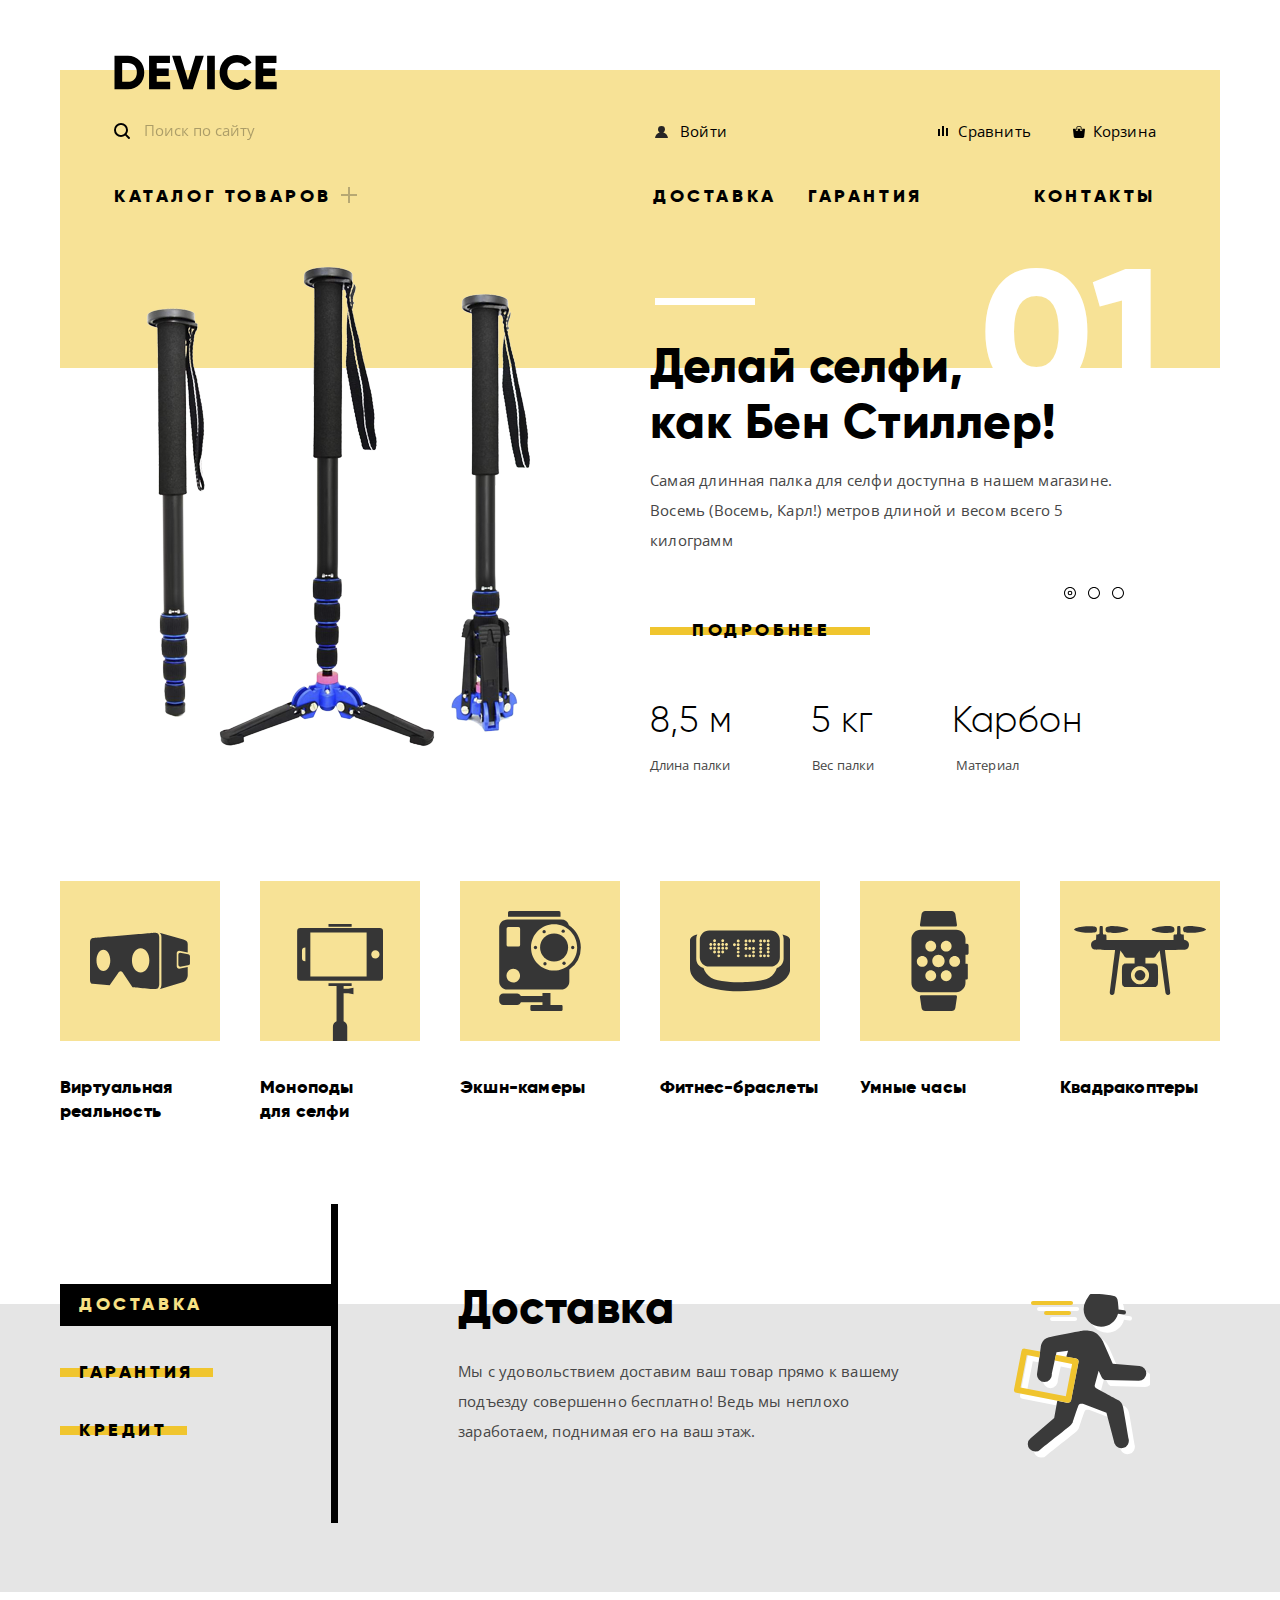
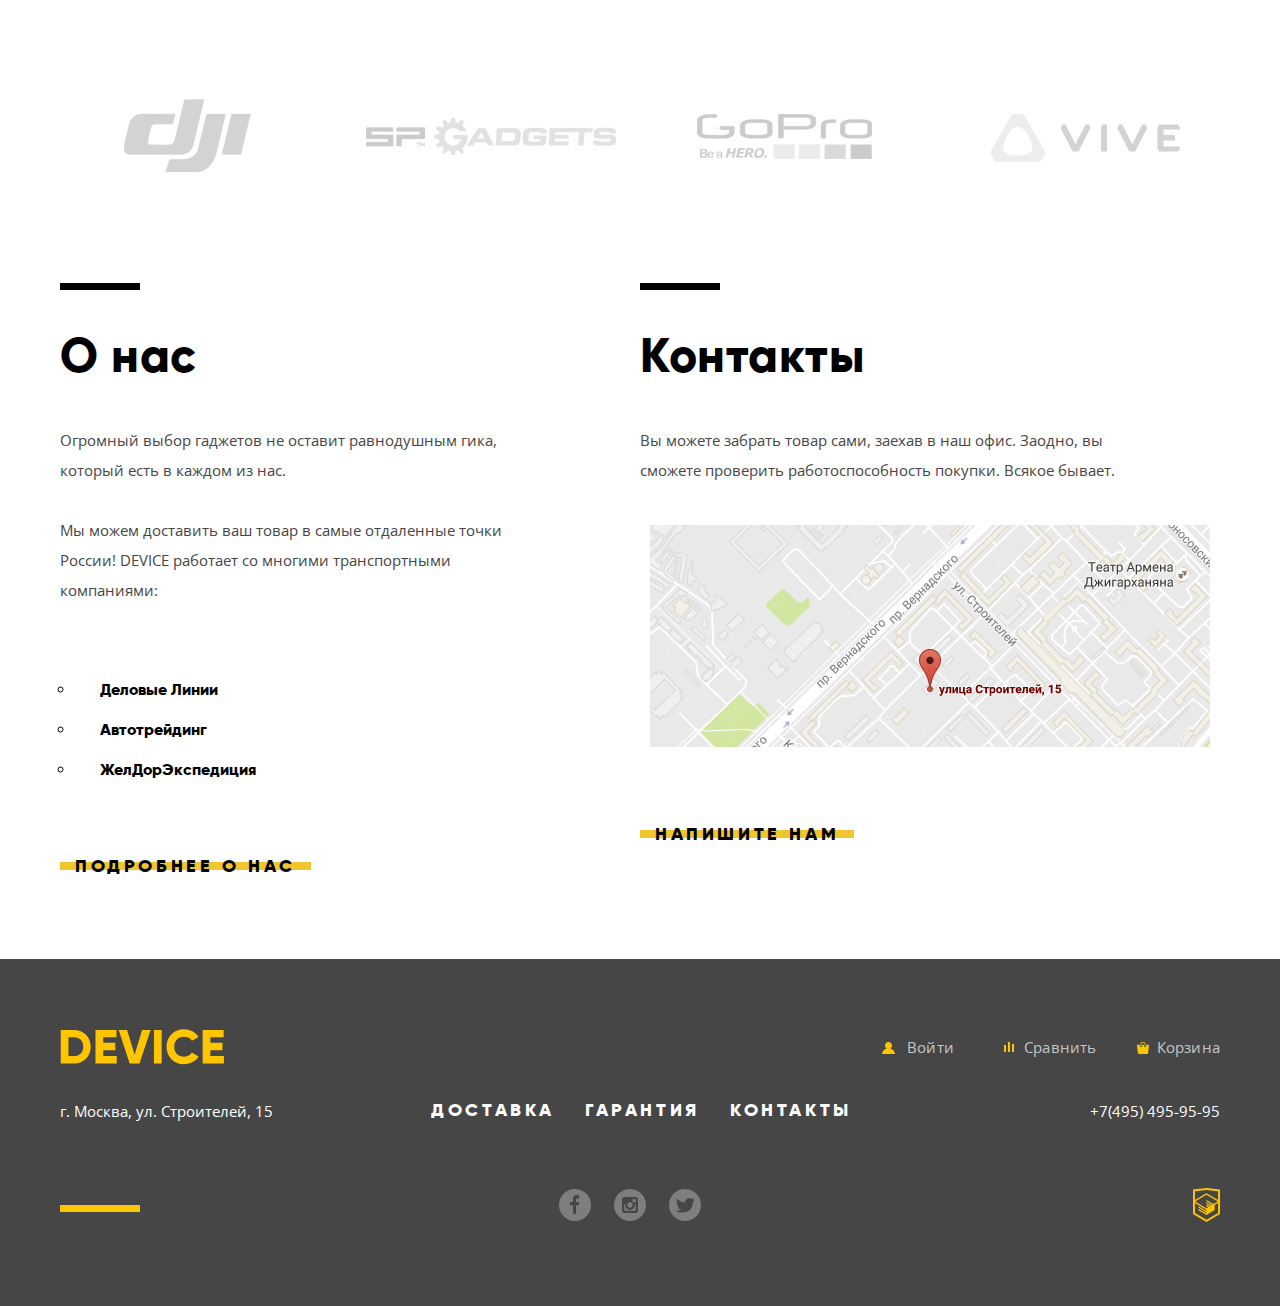
==== commit 382f3ae5: "wip" ====
--- a/index.html
+++ b/index.html
@@ -247,8 +247,10 @@
             <section class="contacts">
                 <h2>Контакты</h2>
                 <p>Вы можете забрать товар сами, заехав в наш офис. Заодно, вы сможете проверить работоспособность покупки. Всякое бывает.</p>
-                <a class="contacts-img-link" href="#"><img src="img/map-jpg.jpg" class="image-in-modal" width="560" height="222" alt="Офис компании по адресу г. Москва, ул. Строителей дом 15"></a>
-                <button class="device-button device-button-260" type="button" id="modal-contaxt-us-button">Напишите нам</button>
+                <a class="contacts-img-link" href="https://www.google.ru/maps/place/Ulitsa+Stroiteley,+15,+Moskva,+119311/data=!4m2!3m1!1s0x46b54cf65f5c8955:0x694710ccd55501e?ved=2ahUKEwin4ZWHjvffAhUFjSwKHYOEDzoQ8gEwAHoECAEQAQ">
+                    <img src="img/map-jpg.jpg" class="image-in-modal" width="560" height="222" alt="Офис компании по адресу г. Москва, ул. Строителей дом 15">
+                </a>
+                <a class="device-button device-button-260" id="modal-contaxt-us-button" href="form.html">Напишите нам</a>
             </section>
         </div>
 
@@ -259,7 +261,7 @@
             <div class="footer-navigation">
                 <a class="footer-navigation-logo" href="#"><img class="footer-navigation-logo" src="img/logo-4.svg" width="164" height="36" alt="Логотип магазина Device"></a>
                 <ul class="footer-user-nav">
-                    <li><a class="footer-user-login">Войти</a></li>
+                    <li><a href="#" class="footer-user-login">Войти</a></li>
                     <li><a href="#" class="footer-user-navigation-compare">Сравнить</a></li>
                     <li><a href="#" class="footer-user-navigation-cart">Корзина</a></li>
                 </ul>
--- a/css/style.css
+++ b/css/style.css
@@ -176,24 +176,27 @@
 .user-navigation-search [type="search"]:focus {
     color: #000000;
     opacity: 1;
-    outline: none;
     border-bottom: 2px solid black;
 }
 
 .header-search:focus+.header-search-button {
-    display: block;
+    opacity: 1;
 }
 
 .header-search:focus+.header-search-button:hover {
-    display: block;
+    opacity: 1;
     background-color: #000000;
     color: rgba(240, 197, 46, 0.5);
 }
 
 .header-search-button:active {
-    display: block;
+    opacity: 1;
     background-color: #000000;
     color: rgb(255, 255, 255, 0.3);
+}
+
+.header-search-button:focus {
+    opacity: 1;
 }
 
 .services-navigation a,
@@ -308,7 +311,7 @@
 }
 
 .items-catalog-wrap .items-full-catalog:focus+label {
-    outline: 3px solid lightblue;
+    outline: -webkit-focus-ring-color auto 5px;
 }
 
 .services-navigation {
@@ -360,7 +363,7 @@
     position: absolute;
     top: -6px;
     right: 40px;
-    display: none;
+    opacity: 0;
 }
 
 .device-button,
@@ -390,7 +393,6 @@
 .device-button-advances:focus,
 .device-button-advances.advances-current {
     color: #f7e184;
-    outline: none;
 }
 
 .device-button::before,
@@ -570,6 +572,7 @@
     margin-bottom: 45px;
     width: 300px;
     margin-right: 0;
+    margin-top: 10px;
 }
 
 .slides-switches {
@@ -704,6 +707,7 @@
     -webkit-box-pack: justify;
     -ms-flex-pack: justify;
     justify-content: flex-start;
+    -ms-flex-wrap: wrap;
     flex-wrap: wrap;
 }
 
@@ -881,7 +885,6 @@
     padding-bottom: 151px;
     margin-left: 120px;
     overflow-y: auto;
-    height: 75px;
 }
 
 .services-description-slide:first-of-type::after {
@@ -936,8 +939,10 @@
     -webkit-box-pack: justify;
     -ms-flex-pack: justify;
     justify-content: space-between;
-    margin: 94px auto;
+    margin-top: 90px;
+    -ms-flex-wrap: wrap;
     flex-wrap: wrap;
+    margin-bottom: 100px;
 }
 
 
@@ -1018,10 +1023,6 @@
     max-width: 511px;
 }
 
-.contacts img {
-    margin-bottom: 60px;
-}
-
 .contacts.device-button {
     margin-left: 20px;
 }
@@ -1061,7 +1062,7 @@
 }
 
 .footer-navigation {
-    margin-top: 55px;
+    margin-top: 70px;
     display: -webkit-box;
     display: -ms-flexbox;
     display: flex;
@@ -1160,6 +1161,7 @@
     display: -webkit-box;
     display: -ms-flexbox;
     display: flex;
+    -ms-flex-wrap: wrap;
     flex-wrap: wrap;
     -webkit-box-pack: justify;
     -ms-flex-pack: justify;
@@ -1226,8 +1228,10 @@
     display: -ms-flexbox;
     display: flex;
     padding-left: 10px;
+    -ms-flex-wrap: wrap;
     flex-wrap: wrap;
     width: 180px;
+    margin-left: 25px;
 }
 
 .social-buttons a {
@@ -1361,7 +1365,6 @@
 }
 
 .filter {
-    background-color: #efefef;
     -ms-flex-preferred-size: 30%;
     flex-basis: 30%;
     display: -webkit-box;
@@ -1374,6 +1377,7 @@
     -webkit-box-align: center;
     -ms-flex-align: center;
     align-items: center;
+    position: relative;
 }
 
 .filters legend {
@@ -1414,35 +1418,35 @@
     background-repeat: no-repeat;
 }
 
-.filter-list-choice input[type="checkbox"]:checked+.filter-list-presence::before {
+.filter-list-choice input[type="radio"]:checked+.filter-list-presence::before {
     background-image: url(../img/radio-on.svg);
 }
 
-.filter-list-choice input[type="checkbox"]:not(:checked)+.filter-list-presence::before {
+.filter-list-choice input[type="radio"]:not(:checked)+.filter-list-presence::before {
     background-image: url(../img/radio-off.svg);
 }
 
-.filter-list-choice input[type="checkbox"]:checked:hover+.filter-list-presence::before {
+.filter-list-choice input[type="radio"]:checked:hover+.filter-list-presence::before {
     opacity: 0.6;
 }
 
-.filter-list-choice input[type="checkbox"]:not(:checked):hover+.filter-list-presence::before {
+.filter-list-choice input[type="radio"]:not(:checked):hover+.filter-list-presence::before {
     opacity: 0.6;
 }
 
-.filter-list-choice input[type="checkbox"]:checked:active+.filter-list-presence::before {
+.filter-list-choice input[type="radio"]:checked:active+.filter-list-presence::before {
     opacity: 1;
 }
 
-.filter-list-choice input[type="checkbox"]:not(:checked):active+.filter-list-presence::before {
+.filter-list-choice input[type="radio"]:not(:checked):active+.filter-list-presence::before {
     opacity: 1;
 }
 
-.filter-list-choice input[type="checkbox"]:checked:disabled+.filter-list-presence::before {
+.filter-list-choice input[type="radio"]:checked:disabled+.filter-list-presence::before {
     opacity: 0.25;
 }
 
-.filter-list-choice input[type="checkbox"]:not(:checked):disabled+.filter-list-presence::before {
+.filter-list-choice input[type="radio"]:not(:checked):disabled+.filter-list-presence::before {
     opacity: 0.25;
 }
 
@@ -1532,7 +1536,6 @@
     height: 1px;
     margin: -1px;
     border: none;
-    outline: none;
     background: transparent;
 }
 
@@ -1556,7 +1559,7 @@
 }
 
 .buttons-to {
-    left: 211px;
+    left: 210px;
 }
 
 .filter-buttons:active::before {
@@ -1584,19 +1587,32 @@
     display: -webkit-box;
     display: -ms-flexbox;
     display: flex;
-    height: 70px;
+    width: 1400px;
+    margin: auto;
+    padding: 0px 20px;
+}
+
+.sorting-wrapper {
+    display: -webkit-box;
+    display: -ms-flexbox;
+    display: flex;
+    margin: auto;
+    background-image: -webkit-gradient(linear, left top, right top, from(#dcdcdc), color-stop(50%, #dcdcdc), color-stop(50%, #ebebeb), to(#ebebeb));
+    background-image: -webkit-linear-gradient(left, #dcdcdc, #dcdcdc 50%, #ebebeb 50%, #ebebeb);
+    background-image: -o-linear-gradient(left, #dcdcdc, #dcdcdc 50%, #ebebeb 50%, #ebebeb);
+    background-image: linear-gradient(to right, #dcdcdc, #dcdcdc 50%, #ebebeb 50%, #ebebeb);
 }
 
 .filter-wrap {
     -ms-flex-preferred-size: 30%;
     flex-basis: 30%;
-    background-color: #DCDCDC;
 }
 
 .filter-header-wrap {
     display: -webkit-box;
     display: -ms-flexbox;
     display: flex;
+    padding: 20px 0px;
     -webkit-box-pack: start;
     -ms-flex-pack: start;
     justify-content: flex-start;
@@ -1626,9 +1642,8 @@
 
 .sorting-wrap {
     -ms-flex-preferred-size: 70%;
-    flex-basis: 70%;
+    flex-basis: 72%;
     background-color: #ECECEC;
-    padding-left: 80px;
     display: -webkit-box;
     display: -ms-flexbox;
     display: flex;
@@ -1636,11 +1651,12 @@
     -webkit-box-direction: normal;
     -ms-flex-direction: row;
     flex-direction: row;
+    padding-left: 80px;
 }
 
 .sorting-wrap h2 {
     display: block;
-    margin: auto 0px;
+    margin-top: 20px;
 }
 
 .sorting-navigation {
@@ -1648,11 +1664,16 @@
     display: -webkit-box;
     display: -ms-flexbox;
     display: flex;
+    -ms-flex-wrap: wrap;
     flex-wrap: wrap;
     padding-left: 50px;
-    margin-top: auto;
+    margin-top: 20px;
     margin-bottom: 25px;
     max-width: 440px;
+}
+
+.sorting-navigation li:not(:first-child) {
+    opacity: 0.3;
 }
 
 .sorting-navigation li:not(:last-child) {
@@ -1687,7 +1708,7 @@
 }
 
 .top-bottom-pagination {
-    list-style: none;
+    list-style-type: none;
     padding-left: 150px;
     margin: auto;
     display: -webkit-box;
@@ -1695,8 +1716,8 @@
     display: flex;
 }
 
-.catalog {
-    padding-left: 35px;
+.top-bottom-pagination li:focus+a {
+    outline: -webkit-focus-ring-color auto 5px;
 }
 
 .catalog-item {
@@ -1850,7 +1871,7 @@
 }
 
 .pagination-list li:not(:last-child) {
-    padding-right: 30px;
+    padding-right: 20px;
 }
 
 .pagination-back {
@@ -1874,6 +1895,17 @@
     display: -webkit-box;
     display: -ms-flexbox;
     display: flex;
+    background-image: -webkit-gradient(linear, left top, right top, from(#efefef), color-stop(50%, #efefef), color-stop(50%, #fff), to(#fff));
+    background-image: -webkit-linear-gradient(left, #efefef, #efefef 50%, #fff 50%, #fff);
+    background-image: -o-linear-gradient(left, #efefef, #efefef 50%, #fff 50%, #fff);
+    background-image: linear-gradient(to right, #efefef, #efefef 50%, #fff 50%, #fff);
+}
+
+.main-container-wrap {
+    display: -webkit-box;
+    display: -ms-flexbox;
+    display: flex;
+    margin: auto;
 }
 
 .catalog-list {
@@ -1886,6 +1918,7 @@
     margin: 0;
     padding: 0;
     margin-top: 70px;
+    margin-left: 25px
 }
 
 .catalog-desc-wrap {
@@ -1922,7 +1955,7 @@
     flex-direction: column;
     -ms-flex-preferred-size: 70%;
     flex-basis: 70%;
-    margin-bottom: 77px;
+    background-color: #fff;
 }
 
 
@@ -2093,6 +2126,11 @@
 .top-pagination,
 .bottom-pagination {
     position: relative;
+}
+
+.top-pagination:focus::before,
+.bottom-pagination:focus::before {
+    outline: -webkit-focus-ring-color auto 5px;
 }
 
 .top-pagination::before {
@@ -2164,6 +2202,10 @@
     height: 60px;
     top: 30px;
     right: 30px;
+}
+
+.catalog {
+    margin-bottom: 77px;
 }
 
 
@@ -2187,7 +2229,9 @@
     margin: auto;
     background-color: #ffffff;
     z-index: 3;
+    -webkit-animation-name: bounce;
     animation-name: bounce;
+    -webkit-animation-duration: 0.6s;
     animation-duration: 0.6s;
 }
 
@@ -2221,7 +2265,7 @@
     display: -ms-flexbox;
     display: flex;
     width: 760px;
-    margin-bottom: 40px;
+    margin-bottom: 30px;
 }
 
 .email-feedback {
@@ -2253,8 +2297,6 @@
 .email-feedback [type="email"] {
     width: 360px;
     height: 50px;
-    -webkit-box-shadow: 0px 10px 20px 0 rgba(4, 6, 6, 0.2);
-    box-shadow: 0px 10px 20px 0 rgba(4, 6, 6, 0.2);
     border: 2px solid transparent;
     background-color: #e5e5e5;
     opacity: 0.5;
@@ -2269,14 +2311,12 @@
     -webkit-box-direction: normal;
     -ms-flex-direction: column;
     flex-direction: column;
-    padding-bottom: 57px;
+    padding-bottom: 40px;
 }
 
 .textarea-feedback textarea {
     width: 760px;
     height: 156px;
-    -webkit-box-shadow: 0px 10px 20px 0 rgba(4, 6, 6, 0.2);
-    box-shadow: 0px 10px 20px 0 rgba(4, 6, 6, 0.2);
     background-color: #e5e5e5;
     opacity: 0.5;
     border: 2px solid transparent;
@@ -2421,30 +2461,56 @@
 
 .contacts-img-link {
     display: block;
+    margin-bottom: 70px;
+    margin-left: 10px;
 }
 
 .filter-list-choice input:focus+label {
-    outline: 3px solid lightblue;
-}
-
-@keyframes bounce {
+    outline: -webkit-focus-ring-color auto 5px;
+}
+
+@-webkit-keyframes bounce {
     0% {
+        -webkit-transform: translateY(-2000px);
         transform: translateY(-2000px);
     }
     70% {
+        -webkit-transform: translateY(30px);
         transform: translateY(30px);
     }
     90% {
+        -webkit-transform: translateY(-10px);
         transform: translateY(-10px);
     }
     100% {
+        -webkit-transform: translateY(0);
         transform: translateY(0);
     }
 }
 
-@keyframes shake {
+@keyframes bounce {
+    0% {
+        -webkit-transform: translateY(-2000px);
+        transform: translateY(-2000px);
+    }
+    70% {
+        -webkit-transform: translateY(30px);
+        transform: translateY(30px);
+    }
+    90% {
+        -webkit-transform: translateY(-10px);
+        transform: translateY(-10px);
+    }
+    100% {
+        -webkit-transform: translateY(0);
+        transform: translateY(0);
+    }
+}
+
+@-webkit-keyframes shake {
     0%,
     100% {
+        -webkit-transform: translateX(0);
         transform: translateX(0);
     }
     10%,
@@ -2452,17 +2518,44 @@
     50%,
     70%,
     90% {
+        -webkit-transform: translateX(-10px);
         transform: translateX(-10px);
     }
     20%,
     40%,
     60%,
     80% {
+        -webkit-transform: translateX(10px);
         transform: translateX(10px);
     }
 }
 
+@keyframes shake {
+    0%,
+    100% {
+        -webkit-transform: translateX(0);
+        transform: translateX(0);
+    }
+    10%,
+    30%,
+    50%,
+    70%,
+    90% {
+        -webkit-transform: translateX(-10px);
+        transform: translateX(-10px);
+    }
+    20%,
+    40%,
+    60%,
+    80% {
+        -webkit-transform: translateX(10px);
+        transform: translateX(10px);
+    }
+}
+
 .modal-error {
+    -webkit-animation-name: shake;
     animation-name: shake;
+    -webkit-animation-duration: 0.6s;
     animation-duration: 0.6s;
 }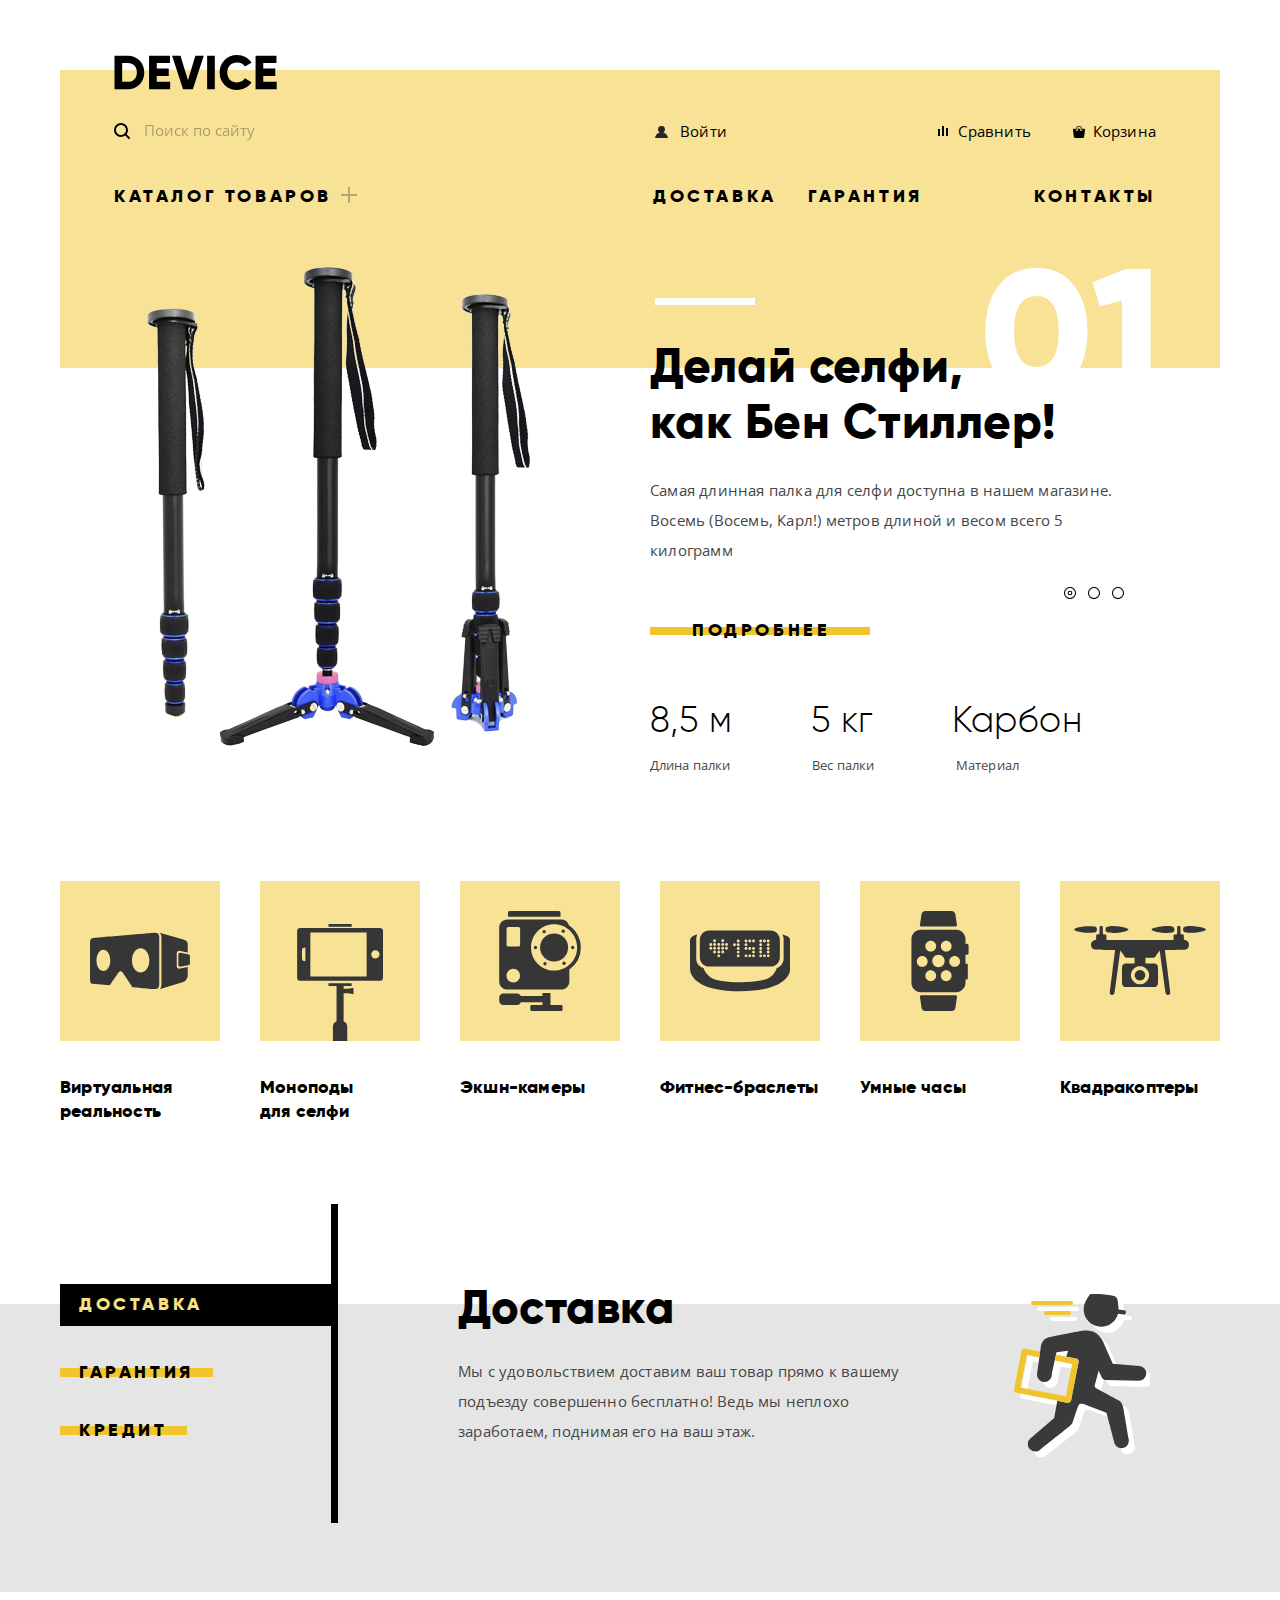
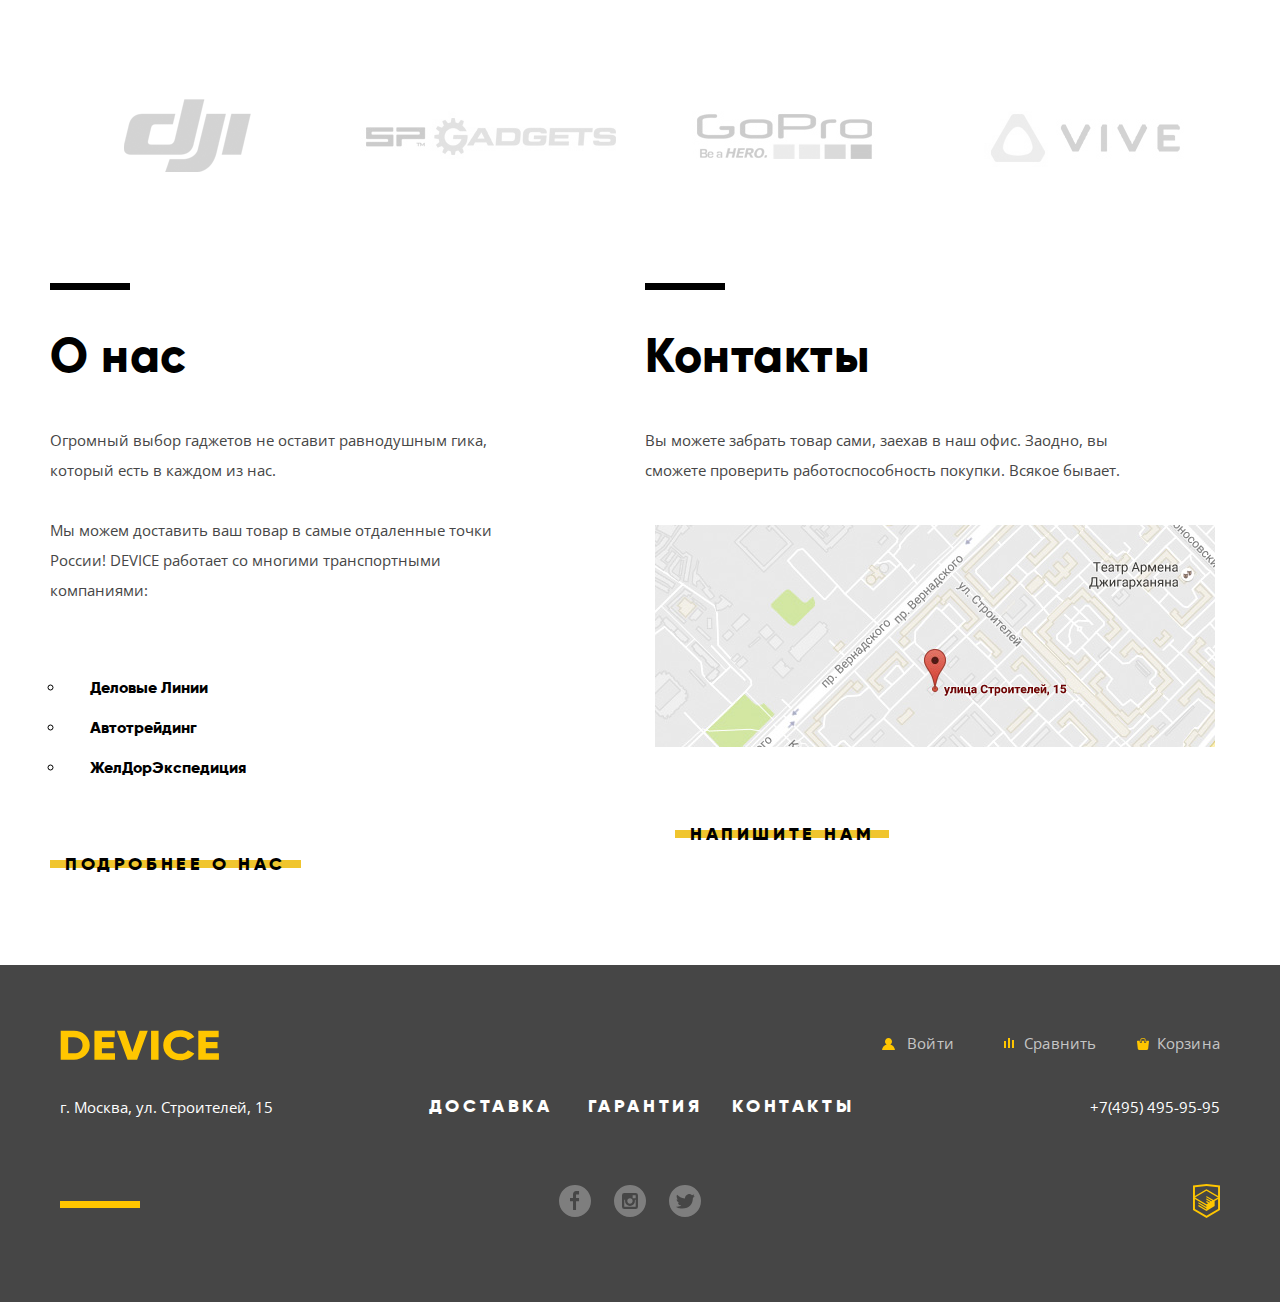
==== commit 8a8dcb77: "update fixes, second push" ====
--- a/index.html
+++ b/index.html
@@ -176,6 +176,7 @@
                         <span class="categories-list-feature">Квадракоптеры</span>
                     </a>
                 </li>
+
             </ul>
         </section>
 
@@ -259,7 +260,7 @@
     <footer class="main-footer">
         <div class="footer-container">
             <div class="footer-navigation">
-                <a class="footer-navigation-logo" href="#"><img class="footer-navigation-logo" src="img/logo-4.svg" width="164" height="36" alt="Логотип магазина Device"></a>
+                <a class="footer-navigation-logo" href="#"><img class="footer-navigation-logo-1" src="img/logo-4.svg" width="164" height="36" alt="Логотип магазина Device"></a>
                 <ul class="footer-user-nav">
                     <li><a href="#" class="footer-user-login">Войти</a></li>
                     <li><a href="#" class="footer-user-navigation-compare">Сравнить</a></li>
--- a/css/style.css
+++ b/css/style.css
@@ -29,6 +29,7 @@
     color: #000000;
     text-align: left;
     font-family: Gilroy-ExtraBold, "Arial", sans-serif;
+    min-width: 1200px;
 }
 
 a {
@@ -604,7 +605,7 @@
     line-height: 56px;
     font-size: 48px;
     letter-spacing: 0.48px;
-    margin-bottom: 15px;
+    margin-bottom: 25px;
     margin-top: 35px;
 }
 
@@ -619,7 +620,7 @@
 
 .featured-description-1 {
     max-width: 480px;
-    padding-bottom: 45px;
+    padding-bottom: 35px;
 }
 
 .featured-description-2 {
@@ -884,7 +885,8 @@
     margin: 0;
     padding-bottom: 151px;
     margin-left: 120px;
-    overflow-y: auto;
+    overflow-y: scroll;
+    height: 70px;
 }
 
 .services-description-slide:first-of-type::after {
@@ -930,6 +932,7 @@
     max-width: 1160px;
     margin: auto;
     padding-bottom: 40px;
+    margin-top: 164px;
 }
 
 .companies-list {
@@ -939,7 +942,6 @@
     -webkit-box-pack: justify;
     -ms-flex-pack: justify;
     justify-content: space-between;
-    margin-top: 90px;
     -ms-flex-wrap: wrap;
     flex-wrap: wrap;
     margin-bottom: 100px;
@@ -949,13 +951,13 @@
 /* about us  and contacts */
 
 .about-us-contacts-container {
-    max-width: 1160px;
+    max-width: 1200px;
     margin: auto;
     display: -webkit-box;
     display: -ms-flexbox;
     display: flex;
     width: 100%;
-    margin-bottom: 80px;
+    margin-bottom: 88px;
 }
 
 .about-us {
@@ -963,6 +965,7 @@
     -ms-flex: 1;
     flex: 1;
     position: relative;
+    margin-left: 10px;
 }
 
 .about-us::before {
@@ -990,6 +993,10 @@
     top: -50px;
 }
 
+.contacts a:last-of-type {
+    margin-left: 30px;
+}
+
 .about-us h2,
 .contacts h2 {
     font-size: 47.5px;
@@ -1005,7 +1012,7 @@
 }
 
 .about-us p:nth-of-type(2) {
-    margin-bottom: 65px;
+    margin-bottom: 63px;
 }
 
 .about-us p,
@@ -1062,7 +1069,7 @@
 }
 
 .footer-navigation {
-    margin-top: 70px;
+    margin-top: 60px;
     display: -webkit-box;
     display: -ms-flexbox;
     display: flex;
@@ -1180,7 +1187,7 @@
 }
 
 .footer-contacts li:nth-child(2) {
-    padding-left: 30px;
+    padding-left: 35px;
 }
 
 .footer-contacts li:nth-child(3) {
@@ -1315,6 +1322,11 @@
 
 .footer-navigation-logo:focus {
     opacity: 0.4;
+}
+
+.footer-navigation-logo-1 {
+    padding-top: 5px;
+    padding-right: 5px;
 }
 
 
@@ -1651,7 +1663,7 @@
     -webkit-box-direction: normal;
     -ms-flex-direction: row;
     flex-direction: row;
-    padding-left: 80px;
+    padding-left: 74px;
 }
 
 .sorting-wrap h2 {
@@ -1672,10 +1684,6 @@
     max-width: 440px;
 }
 
-.sorting-navigation li:not(:first-child) {
-    opacity: 0.3;
-}
-
 .sorting-navigation li:not(:last-child) {
     margin-right: 30px;
 }
@@ -1684,32 +1692,25 @@
     margin: auto;
 }
 
-.sorting-nav-button,
-.top-bottom-pagination a {
+.sorting-nav-button {
     font-family: "Open Sans", "Arial", sans-serif;
     font-size: 14px;
     line-height: 1.25;
     color: #000000;
-}
-
-.active {
-    color: #000000;
-    opacity: 1;
+    opacity: 0.3;
 }
 
 .sorting-nav-button:hover {
-    color: #000000;
     opacity: 0.6;
 }
 
 .sorting-nav-button:active {
-    color: #000000;
     opacity: 1;
 }
 
 .top-bottom-pagination {
     list-style-type: none;
-    padding-left: 150px;
+    padding-left: 160px;
     margin: auto;
     display: -webkit-box;
     display: -ms-flexbox;
@@ -1945,6 +1946,10 @@
     color: #464646;
 }
 
+.catalog-item-header {
+    max-width: 260px;
+}
+
 .catalog-filling-wrap {
     display: -webkit-box;
     display: -ms-flexbox;
@@ -2125,6 +2130,12 @@
 
 .top-pagination,
 .bottom-pagination {
+    color: #000000;
+    opacity: 0.2;
+}
+
+.top-pagination,
+.bottom-pagination {
     position: relative;
 }
 
@@ -2143,7 +2154,6 @@
     position: absolute;
     background-repeat: no-repeat;
     top: -4px;
-    opacity: 0.2;
 }
 
 .top-pagination:hover,
@@ -2167,7 +2177,6 @@
     background-repeat: no-repeat;
     top: -4px;
     left: 25px;
-    ;
 }
 
 .footer-social-border {
@@ -2423,10 +2432,6 @@
     flex-direction: column;
 }
 
-.advances-current:active {
-    background-color: #000000;
-}
-
 .slides-btn {
     background-color: transparent;
     border: none;
@@ -2456,6 +2461,14 @@
 }
 
 .pagination-item-current a {
+    opacity: 1;
+}
+
+.pagination-item a:hover {
+    opacity: 0.6;
+}
+
+.pagination-item a:active {
     opacity: 1;
 }
 
@@ -2558,4 +2571,8 @@
     animation-name: shake;
     -webkit-animation-duration: 0.6s;
     animation-duration: 0.6s;
+}
+
+.active {
+    opacity: 1;
 }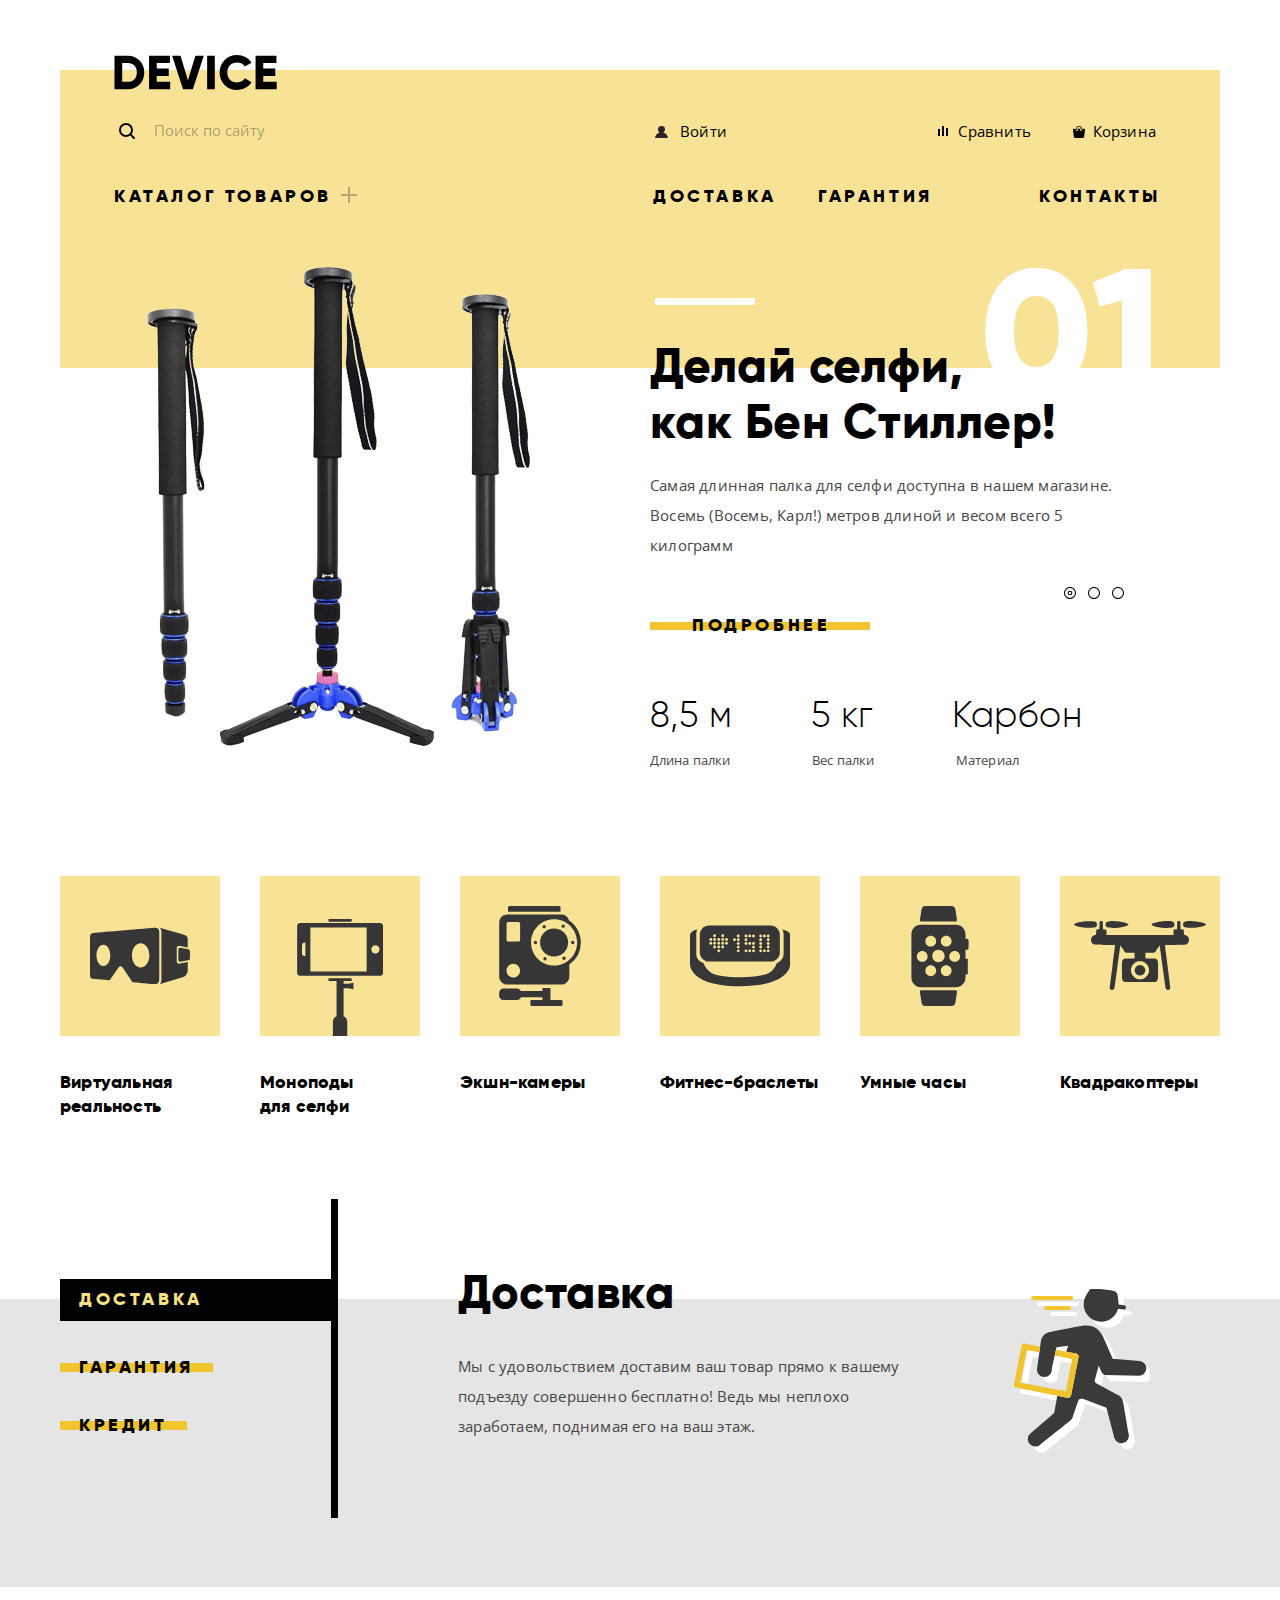
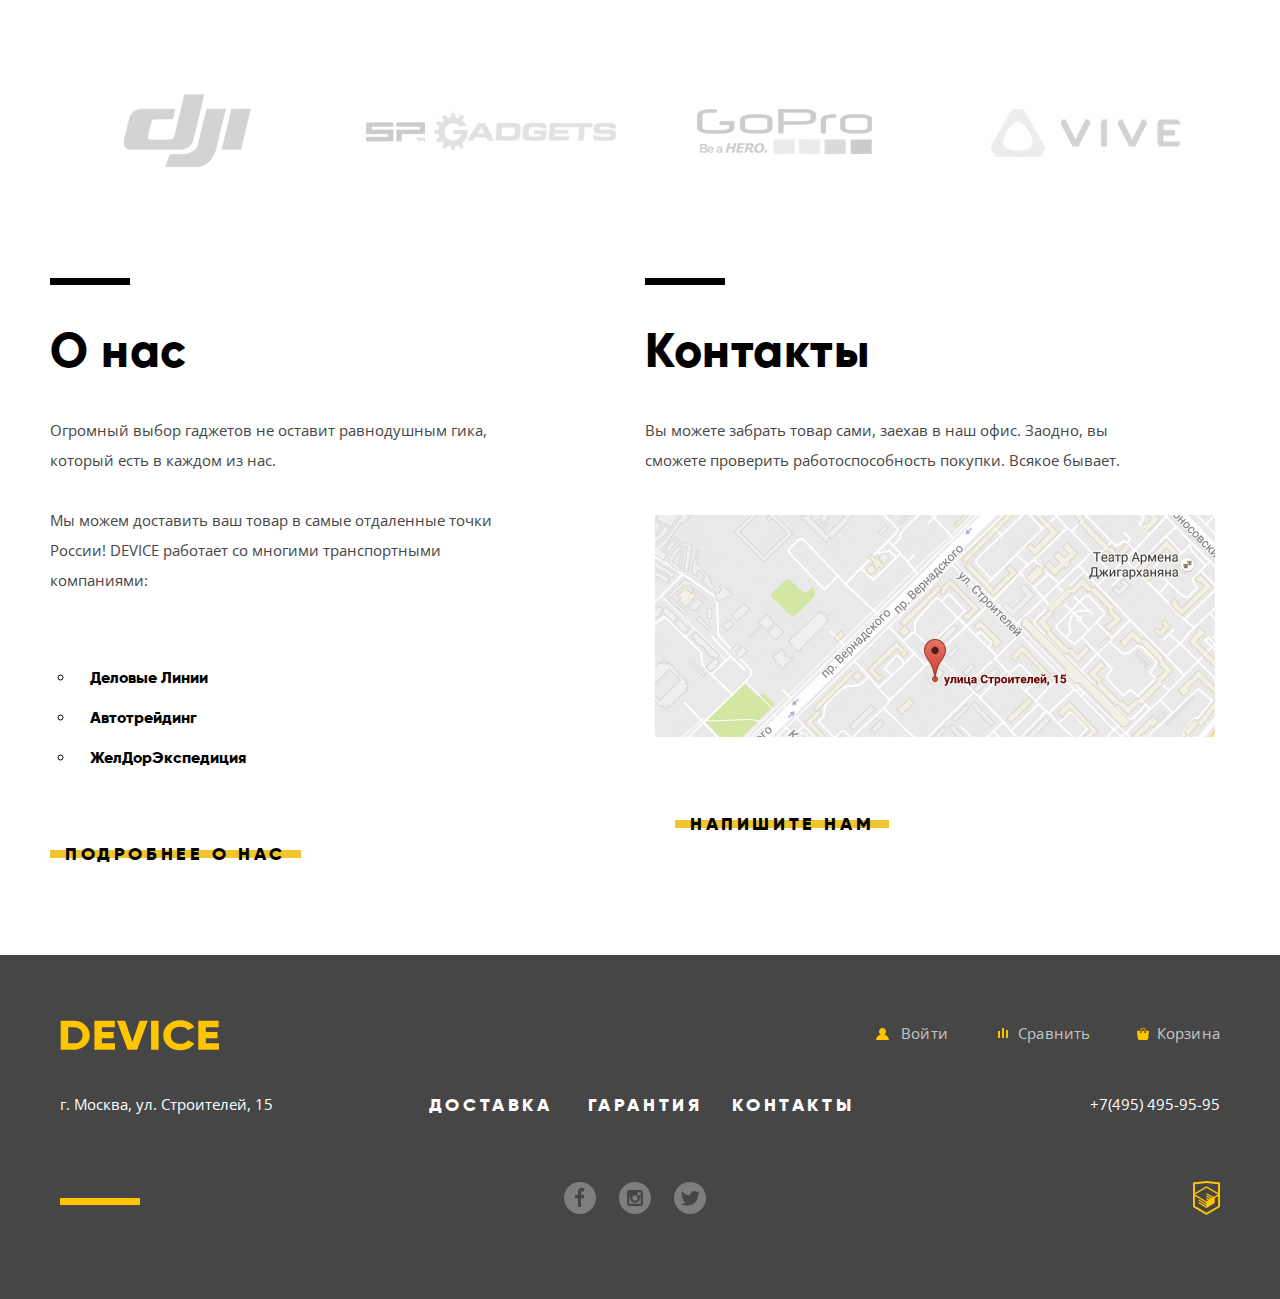
==== commit b856248a: "Merge pull request #8 from kporcelainluv/master" ====
--- a/index.html
+++ b/index.html
@@ -1,334 +1,564 @@
 <!DOCTYPE html>
 <html lang="ru">
-
-<head>
-    <meta charset="utf-8">
+  <head>
+    <meta charset="utf-8" />
     <title>DEVICE</title>
-    <link rel="stylesheet" href="./css/normalize.css">
-    <link rel="stylesheet" href="css/style.css">
-    <link href="https://fonts.googleapis.com/css?family=Open+Sans:300&amp;subset=cyrillic" rel="stylesheet">
-</head>
-
-<body>
+    <link rel="stylesheet" href="./css/normalize.css" />
+    <link rel="stylesheet" href="css/styles.min.css" />
+    <link
+      href="https://fonts.googleapis.com/css?family=Open+Sans:300&amp;subset=cyrillic"
+      rel="stylesheet"
+    />
+  </head>
+
+  <body>
     <header class="main-header-1">
-        <nav class="header-navigation">
-            <a class="main-header-logo">
-                <img src="img/logo.svg" alt="Логотип магазина Device" width="163" height="36">
+      <nav class="header-navigation">
+        <a class="main-header-logo">
+          <img
+            src="img/logo.svg"
+            alt="Логотип магазина Device"
+            width="163"
+            height="36"
+          />
+        </a>
+        <div class="user-navigation">
+          <div class="user-navigation-search">
+            <form action="https://echo.htmlacademy.ru" method="get">
+              <label for="header-search" class="header-search-label"></label>
+              <input
+                id="header-search"
+                class="header-search"
+                name="search"
+                type="search"
+                value="Поиск по сайту"
+                autocomplete="off"
+              />
+              <button class="header-search-button" type="submit">найти</button>
+            </form>
+          </div>
+          <ul class="user-navigation-list">
+            <li class="user-navigation-link">
+              <a href="#" class="user-profile login-index">Войти</a>
+            </li>
+            <li class="user-navigation-link">
+              <a href="#" class="user-navigation-compare comapre-index"
+                >Сравнить</a
+              >
+            </li>
+            <li class="user-navigation-link">
+              <a href="#" class="user-navigation-cart">Корзина</a>
+            </li>
+          </ul>
+        </div>
+        <div class="pre-catalog-wrap">
+          <div class="items-catalog-wrap">
+            <input
+              class="items-full-catalog visually-hidden"
+              id="full-catalog"
+              name="header-catalog"
+              type="checkbox"
+            />
+            <label for="full-catalog">Каталог товаров</label>
+            <div class="products-navigation-wrap">
+              <ul class="products-navigation">
+                <li><a href="#">Виртуальная реальность</a></li>
+                <li><a href="catalog.html">Моноподы для селфи</a></li>
+                <li><a href="#">Экшн-камеры</a></li>
+                <li><a href="#">Фитнес-браслеты</a></li>
+                <li><a href="#">Умные часы</a></li>
+                <li><a href="#">Квадракоптеры</a></li>
+              </ul>
+            </div>
+          </div>
+          <div class="services-navigation-wrap">
+            <ul class="services-navigation">
+              <li><a href="#">Доставка</a></li>
+              <li><a href="#">Гарантия</a></li>
+              <li><a href="#">Контакты</a></li>
+            </ul>
+          </div>
+        </div>
+      </nav>
+    </header>
+
+    <main class="container">
+      <h1 class="visually-hidden">Магазин техники Device</h1>
+      <section class="slider">
+        <h2 class="visually-hidden">Лучшие предложения</h2>
+        <ul class="slides-switches">
+          <li class="slide-radio">
+            <button class="slides-btn current"></button>
+          </li>
+          <li class="slide-radio"><button class="slides-btn"></button></li>
+          <li class="slide-radio"><button class="slides-btn"></button></li>
+        </ul>
+        <ul class="featured-slides">
+          <li class="slide current">
+            <div class="slider-image-wrap">
+              <img
+                class="slider-image"
+                width="384"
+                height="486"
+                src="img/slider-1.png"
+                alt="Палка для селфи"
+              />
+            </div>
+            <div class="featured-description">
+              <p class="featured-header-1">Делай селфи, как Бен Стиллер!</p>
+              <p class="featured-description-1">
+                Самая длинная палка для селфи доступна в нашем магазине. Восемь
+                (Восемь, Карл!) метров длиной и весом всего 5 килограмм
+              </p>
+              <div class="button-radio-wrap">
+                <a class="device-button device-button-220" href="catalog.html"
+                  >Подробнее</a
+                >
+              </div>
+              <div class="table-wrap">
+                <ul class="featured-advances-top">
+                  <li>Длина палки</li>
+                  <li>Вес палки</li>
+                  <li>Материал</li>
+                </ul>
+                <ul class="featured-advances-bottom">
+                  <li>8,5 м</li>
+                  <li>5 кг</li>
+                  <li>Карбон</li>
+                </ul>
+              </div>
+            </div>
+          </li>
+          <li class="slide">
+            <div class="slider-image-wrap">
+              <img
+                class="slider-image"
+                height="485"
+                width="345"
+                src="img/slider-2.png"
+                alt="Фитнес часы"
+              />
+            </div>
+            <div class="featured-description">
+              <p class="featured-header-2">Худеем правильно!</p>
+              <p class="featured-description-2">
+                Мотивирующие фитнес-браслеты помогут найти в себе силы не
+                пропускать занятия и соблюдать диету.
+              </p>
+              <div class="button-radio-wrap">
+                <a class="device-button device-button-220" href="#"
+                  >Подробнее</a
+                >
+              </div>
+              <div class="table-wrap">
+                <ul class="featured-advances-top">
+                  <li>Без поддержки</li>
+                </ul>
+                <ul class="featured-advances-bottom">
+                  <li>48 часов</li>
+                </ul>
+              </div>
+            </div>
+          </li>
+          <li class="slide">
+            <div class="slider-image-wrap">
+              <img
+                class="slider-image"
+                src="img/slider-3.png"
+                height="334"
+                width="526"
+                alt="Квадракоптер"
+              />
+            </div>
+            <div class="featured-description">
+              <p class="featured-header-3">
+                Порхает как бабочка, жалит как пчела!
+              </p>
+              <p class="featured-description-3">
+                Этот обычный, на первый взгляд, квадрокоптер оснащен мощным
+                лазером, замаскированным под обычную камеру.
+              </p>
+              <div class="button-radio-wrap">
+                <a class="device-button device-button-220" href="#"
+                  >Подробнее</a
+                >
+              </div>
+              <div class="table-wrap">
+                <ul class="featured-advances-top">
+                  <li class="featured-advances-top-flight">Дальность полета</li>
+                  <li>Радиус поражения</li>
+                </ul>
+                <ul class="featured-advances-bottom">
+                  <li>800 м</li>
+                  <li>50 м</li>
+                </ul>
+              </div>
+            </div>
+          </li>
+        </ul>
+      </section>
+
+      <section class="featured-categories">
+        <h2 class="visually-hidden">Каталог</h2>
+        <ul class="categories-list">
+          <li class="categores-list-features">
+            <a href="#">
+              <div class="image-wrap">
+                <img
+                  class="categores-list-image categores-image-size"
+                  src="img/popular-1.svg"
+                  width="160"
+                  height="160"
+                  alt="Шлем виртуальной реальности"
+                />
+              </div>
+              <span class="categories-list-feature"
+                >Виртуальная реальность</span
+              >
             </a>
-            <div class="user-navigation">
-                <div class="user-navigation-search">
-                    <form action="https://echo.htmlacademy.ru" method="get">
-                        <label for="header-search" class="header-search-label"></label>
-                        <input id="header-search" class="header-search" name="search" type="search" value="Поиск по сайту" autocomplete="off">
-                        <button class="header-search-button" type="submit">найти</button>
-                    </form>
-
-                </div>
-                <ul class="user-navigation-list">
-                    <li class="user-navigation-link"><a href="#" class="user-profile login-index">Войти</a></li>
-                    <li class="user-navigation-link"><a href="#" class="user-navigation-compare comapre-index">Сравнить</a></li>
-                    <li class="user-navigation-link"><a href="#" class="user-navigation-cart">Корзина</a></li>
-                </ul>
-            </div>
-            <div class="pre-catalog-wrap">
-                <div class="items-catalog-wrap">
-                    <input class="items-full-catalog visually-hidden" id="full-catalog" name="header-catalog" type="checkbox">
-                    <label for="full-catalog">Каталог товаров</label>
-                    <div class="products-navigation-wrap">
-                        <ul class="products-navigation">
-                            <li><a href="#">Виртуальная реальность</a></li>
-                            <li><a href="catalog.html">Моноподы для селфи</a></li>
-                            <li><a href="#">Экшн-камеры</a></li>
-                            <li><a href="#">Фитнес-браслеты</a></li>
-                            <li><a href="#">Умные часы</a></li>
-                            <li><a href="#">Квадракоптеры</a></li>
-                        </ul>
-                    </div>
-                </div>
-                <div class="services-navigation-wrap">
-                    <ul class="services-navigation">
-                        <li><a href="#">Доставка</a></li>
-                        <li><a href="#">Гарантия</a></li>
-                        <li><a href="#">Контакты</a></li>
-                    </ul>
-                </div>
-            </div>
-        </nav>
-    </header>
-
-    <main class="container">
-        <h1 class="visually-hidden">Магазин техники Device</h1>
-        <section class="slider">
-            <h2 class="visually-hidden">Лучшие предложения</h2>
-            <ul class="slides-switches">
-                <li class="slide-radio"><button class="slides-btn current"></button></li>
-                <li class="slide-radio"><button class="slides-btn"></button></li>
-                <li class="slide-radio"><button class="slides-btn"></button></li>
+          </li>
+          <li class="categores-list-features">
+            <a href="catalog.html">
+              <div class="image-wrap">
+                <img
+                  class="categores-list-image categores-selfie-stick"
+                  src="img/popular-2.svg"
+                  width="160"
+                  height="160"
+                  alt="Монопод для селфи"
+                />
+              </div>
+              <span class="categories-list-feature monopod-feature"
+                >Моноподы для селфи</span
+              >
+            </a>
+          </li>
+          <li class="categores-list-features">
+            <a href="#">
+              <div class="image-wrap">
+                <img
+                  class="categores-list-image categores-image-size"
+                  src="img/popular-3.svg"
+                  width="160"
+                  height="160"
+                  alt="Экшн-камера"
+                />
+              </div>
+              <span class="categories-list-feature">Экшн-камеры</span>
+            </a>
+          </li>
+          <li class="categores-list-features">
+            <a href="#">
+              <div class="image-wrap">
+                <img
+                  class="categores-list-image categores-image-size"
+                  src="img/popular-4.svg"
+                  width="160"
+                  height="160"
+                  alt="Фитнес-браслет"
+                />
+              </div>
+              <span class="categories-list-feature">Фитнес-браслеты</span>
+            </a>
+          </li>
+          <li class="categores-list-features">
+            <a href="#">
+              <div class="image-wrap">
+                <img
+                  class="categores-list-image categores-image-size"
+                  src="img/popular-5.svg"
+                  width="160"
+                  height="160"
+                  alt="Умные часы"
+                />
+              </div>
+              <span class="categories-list-feature">Умные часы</span>
+            </a>
+          </li>
+          <li class="categores-list-features">
+            <a href="#">
+              <div class="image-wrap">
+                <img
+                  class="categores-list-image categores-quadrocopter"
+                  src="img/popular-6.svg"
+                  width="160"
+                  height="160"
+                  alt="Квадракоптер"
+                />
+              </div>
+              <span class="categories-list-feature">Квадракоптеры</span>
+            </a>
+          </li>
+        </ul>
+      </section>
+
+      <section class="services-information">
+        <div class="services-information-wrap">
+          <h2 class="visually-hidden">Сервисы</h2>
+          <ul class="services-features">
+            <li class="services-features-slide">
+              <button class="device-button-advances advances-current">
+                Доставка
+              </button>
+            </li>
+            <li class="services-features-slide">
+              <button class="device-button-advances">Гарантия</button>
+            </li>
+            <li class="services-features-slide">
+              <button class="device-button-advances">Кредит</button>
+            </li>
+          </ul>
+          <ul class="services-description">
+            <li class="services-description-slide advances-current">
+              <h2>Доставка</h2>
+              <p>
+                Мы с удовольствием доставим ваш товар прямо к вашему подъезду
+                совершенно бесплатно! Ведь мы неплохо заработаем, поднимая его
+                на ваш этаж.
+              </p>
+            </li>
+            <li class="services-description-slide">
+              <h2>Гарантия</h2>
+              <p>
+                Если из-за возгорания купленного у нас товара у вас сгорит дом -
+                не переживайте, мы выдадим вам новый. <br />Товар, не дом,
+                конечно же.
+              </p>
+            </li>
+            <li class="services-description-slide">
+              <h2>Кредит</h2>
+              <p>
+                Залезть в долговую яму стало проще! Кредитные консультанты
+                подберут для вас наиболее выгодные условия кредита. Выгодные для
+                нашего банка, разумеется.
+              </p>
+            </li>
+          </ul>
+        </div>
+      </section>
+
+      <section class="featured-companies">
+        <h2 class="visually-hidden">Бренды, представленные в магазине</h2>
+        <ul class="companies-list">
+          <li>
+            <a href="#"
+              ><img
+                src="img/logo-1.png"
+                width="260"
+                height="100"
+                alt="Перейти в каталог бренда DJI"
+            /></a>
+          </li>
+
+          <li>
+            <a href="#"
+              ><img
+                src="img/logo-2.png"
+                width="260"
+                height="100"
+                alt="Перейти в каталог бренда SP ADJETS"
+            /></a>
+          </li>
+          <li>
+            <a href="#"
+              ><img
+                src="img/logo-3.png"
+                width="260"
+                height="100"
+                alt="Перейти в каталог бренда GOPRO"
+            /></a>
+          </li>
+
+          <li>
+            <a href="#"
+              ><img
+                src="img/logo-4.png"
+                width="260"
+                height="100"
+                alt="Перейти в каталог бренда VIVE"
+            /></a>
+          </li>
+        </ul>
+      </section>
+      <div class="about-us-contacts-container">
+        <section class="about-us">
+          <h2>О нас</h2>
+          <p>
+            Огромный выбор гаджетов не оставит равнодушным гика, который есть в
+            каждом из нас.
+          </p>
+          <p>
+            Мы можем доставить ваш товар в самые отдаленные точки России! DEVICE
+            работает со многими транспортными компаниями:
+          </p>
+          <ul
+            class="shipping-companies"
+            aria-label="Транспортные компании Device"
+          >
+            <li>Деловые Линии</li>
+            <li>Автотрейдинг</li>
+            <li>ЖелДорЭкспедиция</li>
+          </ul>
+          <a class="device-button device-button-260" href="#"
+            >Подробнее о нас</a
+          >
+        </section>
+
+        <section class="contacts">
+          <h2>Контакты</h2>
+          <p>
+            Вы можете забрать товар сами, заехав в наш офис. Заодно, вы сможете
+            проверить работоспособность покупки. Всякое бывает.
+          </p>
+          <a
+            class="contacts-img-link"
+            href="https://www.google.ru/maps/place/Ulitsa+Stroiteley,+15,+Moskva,+119311/data=!4m2!3m1!1s0x46b54cf65f5c8955:0x694710ccd55501e?ved=2ahUKEwin4ZWHjvffAhUFjSwKHYOEDzoQ8gEwAHoECAEQAQ"
+          >
+            <img
+              src="img/map-jpg.jpg"
+              class="image-in-modal"
+              width="560"
+              height="222"
+              alt="Офис компании по адресу г. Москва, ул. Строителей дом 15"
+            />
+          </a>
+          <a
+            class="device-button device-button-260"
+            id="modal-contaxt-us-button"
+            href="form.html"
+            >Напишите нам</a
+          >
+        </section>
+      </div>
+    </main>
+
+    <footer class="main-footer">
+      <div class="footer-container">
+        <div class="footer-navigation footer-nav-index">
+          <a class="footer-navigation-logo" href="#"
+            ><img
+              class="footer-navigation-logo-1"
+              src="img/logo-4.svg"
+              width="164"
+              height="36"
+              alt="Логотип магазина Device"
+          /></a>
+          <ul class="footer-user-nav">
+            <li><a href="#" class="footer-user-login">Войти</a></li>
+            <li>
+              <a href="#" class="footer-user-navigation-compare">Сравнить</a>
+            </li>
+            <li><a href="#" class="footer-user-navigation-cart">Корзина</a></li>
+          </ul>
+        </div>
+        <div class="footer-website-nav">
+          <p>г. Москва, ул. Строителей, 15</p>
+          <div class="footer-advantages">
+            <ul class="footer-website-nav footer-contacts">
+              <li><a href="#">Доставка</a></li>
+              <li><a href="#">Гарантия</a></li>
+              <li><a href="#">Контакты</a></li>
             </ul>
-            <ul class="featured-slides">
-                <li class="slide current">
-                    <div class="slider-image-wrap">
-                        <img class="slider-image" width="384" height="486" src="img/slider-1.png" alt="Палка для селфи">
-                    </div>
-                    <div class="featured-description">
-                        <p class="featured-header-1">Делай селфи, как Бен Стиллер!</p>
-                        <p class="featured-description-1">Самая длинная палка для селфи доступна в нашем магазине. Восемь (Восемь, Карл!) метров длиной и весом всего 5 килограмм
-                        </p>
-                        <div class="button-radio-wrap">
-                            <a class="device-button device-button-220" href="catalog.html">Подробнее</a>
-                        </div>
-                        <div class="table-wrap">
-                            <ul class="featured-advances-top">
-                                <li>Длина палки</li>
-                                <li>Вес палки</li>
-                                <li>Материал</li>
-                            </ul>
-                            <ul class="featured-advances-bottom">
-                                <li>8,5 м</li>
-                                <li>5 кг</li>
-                                <li>Карбон</li>
-                            </ul>
-                        </div>
-                    </div>
-                </li>
-                <li class="slide">
-                    <div class="slider-image-wrap"><img class="slider-image" height="485" width="345" src="img/slider-2.png" alt="Фитнес часы"></div>
-                    <div class="featured-description">
-                        <p class="featured-header-2">Худеем правильно!</p>
-                        <p class="featured-description-2">Мотивирующие фитнес-браслеты помогут найти в себе силы не пропускать занятия и соблюдать диету.
-                        </p>
-                        <div class="button-radio-wrap">
-                            <a class="device-button device-button-220" href="#">Подробнее</a>
-                        </div>
-                        <div class="table-wrap">
-                            <ul class="featured-advances-top">
-                                <li>Без поддержки</li>
-                            </ul>
-                            <ul class="featured-advances-bottom">
-                                <li>48 часов</li>
-                            </ul>
-                        </div>
-                    </div>
-                </li>
-                <li class="slide">
-                    <div class="slider-image-wrap">
-                        <img class="slider-image" src="img/slider-3.png" height="334" width="526" alt="Квадракоптер">
-                    </div>
-                    <div class="featured-description">
-                        <p class="featured-header-3">Порхает как бабочка, жалит как пчела!</p>
-                        <p class="featured-description-3"> Этот обычный, на первый взгляд, квадрокоптер оснащен мощным лазером, замаскированным под обычную камеру.
-                        </p>
-                        <div class="button-radio-wrap">
-                            <a class="device-button device-button-220" href="#">Подробнее</a>
-                        </div>
-                        <div class="table-wrap">
-                            <ul class="featured-advances-top">
-                                <li class="featured-advances-top-flight">Дальность полета</li>
-                                <li>Радиус поражения</li>
-                            </ul>
-                            <ul class="featured-advances-bottom">
-                                <li>800 м</li>
-                                <li>50 м</li>
-                            </ul>
-                        </div>
-                    </div>
-                </li>
-            </ul>
-        </section>
-
-        <section class="featured-categories">
-            <h2 class="visually-hidden">Каталог</h2>
-            <ul class="categories-list">
-                <li class="categores-list-features">
-                    <a href="#">
-                        <div class="image-wrap"><img class="categores-list-image categores-image-size" src="img/popular-1.svg" width="160" height="160" alt="Шлем виртуальной реальности">
-                        </div>
-                        <span class="categories-list-feature">Виртуальная реальность</span>
-                    </a>
-                </li>
-                <li class="categores-list-features">
-                    <a href="catalog.html">
-                        <div class="image-wrap"><img class="categores-list-image categores-selfie-stick" src="img/popular-2.svg" width="160" height="160" alt="Монопод для селфи"></div>
-                        <span class="categories-list-feature monopod-feature">Моноподы для селфи</span>
-                    </a>
-                </li>
-                <li class="categores-list-features">
-                    <a href="#">
-                        <div class="image-wrap"><img class="categores-list-image categores-image-size" src="img/popular-3.svg" width="160" height="160" alt="Экшн-камера"></div>
-                        <span class="categories-list-feature">Экшн-камеры</span>
-                    </a>
-                </li>
-                <li class="categores-list-features">
-                    <a href="#">
-                        <div class="image-wrap"><img class="categores-list-image categores-image-size" src="img/popular-4.svg" width="160" height="160" alt="Фитнес-браслет"></div>
-                        <span class="categories-list-feature">Фитнес-браслеты</span>
-                    </a>
-                </li>
-                <li class="categores-list-features">
-                    <a href="#">
-                        <div class="image-wrap"><img class="categores-list-image categores-image-size" src="img/popular-5.svg" width="160" height="160" alt="Умные часы"></div>
-                        <span class="categories-list-feature">Умные часы</span>
-                    </a>
-                </li>
-                <li class="categores-list-features">
-                    <a href="#">
-                        <div class="image-wrap"><img class="categores-list-image categores-quadrocopter" src="img/popular-6.svg" width="160" height="160" alt="Квадракоптер"></div>
-                        <span class="categories-list-feature">Квадракоптеры</span>
-                    </a>
-                </li>
-
-            </ul>
-        </section>
-
-        <section class="services-information">
-            <div class="services-information-wrap">
-                <h2 class="visually-hidden">Сервисы</h2>
-                <ul class="services-features">
-                    <li class="services-features-slide">
-                        <button class="device-button-advances advances-current">Доставка</button>
-                    </li>
-                    <li class="services-features-slide">
-                        <button class="device-button-advances">Гарантия</button>
-                    </li>
-                    <li class="services-features-slide">
-                        <button class="device-button-advances">Кредит</button>
-                    </li>
-                </ul>
-                <ul class="services-description">
-                    <li class="services-description-slide advances-current">
-                        <h2>Доставка</h2>
-                        <p>Мы с удовольствием доставим ваш товар прямо к вашему подъезду совершенно бесплатно! Ведь мы неплохо заработаем, поднимая его на ваш этаж.</p>
-                    </li>
-                    <li class="services-description-slide">
-                        <h2>Гарантия</h2>
-                        <p>Если из-за возгорания купленного у нас товара у вас сгорит дом - не переживайте, мы выдадим вам новый. <br>Товар, не дом, конечно же.</p>
-                    </li>
-                    <li class="services-description-slide">
-                        <h2>Кредит</h2>
-                        <p>Залезть в долговую яму стало проще! Кредитные консультанты подберут для вас наиболее выгодные условия кредита. Выгодные для нашего банка, разумеется.</p>
-                    </li>
-                </ul>
-            </div>
-        </section>
-
-        <section class="featured-companies">
-            <h2 class="visually-hidden">Бренды, представленные в магазине</h2>
-            <ul class="companies-list">
-
-                <li>
-                    <a href="#"><img src="img/logo-1.png" width="260" height="100" alt="Перейти в каталог бренда DJI"></a>
-                </li>
-
-                <li>
-                    <a href="#"><img src="img/logo-2.png" width="260" height="100" alt="Перейти в каталог бренда SP ADJETS"></a>
-                </li>
-                <li>
-                    <a href="#"><img src="img/logo-3.png" width="260" height="100" alt="Перейти в каталог бренда GOPRO"></a>
-                </li>
-
-                <li>
-                    <a href="#"><img src="img/logo-4.png" width="260" height="100" alt="Перейти в каталог бренда VIVE"></a>
-                </li>
-            </ul>
-        </section>
-        <div class="about-us-contacts-container">
-            <section class="about-us">
-                <h2>О нас</h2>
-                <p>Огромный выбор гаджетов не оставит равнодушным гика, который есть в каждом из нас.</p>
-                <p>Мы можем доставить ваш товар в самые отдаленные точки России! DEVICE работает со многими транспортными компаниями:
-                </p>
-                <ul class="shipping-companies" aria-label="Транспортные компании Device">
-                    <li>Деловые Линии</li>
-                    <li>Автотрейдинг</li>
-                    <li>ЖелДорЭкспедиция</li>
-                </ul>
-                <a class="device-button device-button-260" href="#">Подробнее о нас</a>
-            </section>
-
-            <section class="contacts">
-                <h2>Контакты</h2>
-                <p>Вы можете забрать товар сами, заехав в наш офис. Заодно, вы сможете проверить работоспособность покупки. Всякое бывает.</p>
-                <a class="contacts-img-link" href="https://www.google.ru/maps/place/Ulitsa+Stroiteley,+15,+Moskva,+119311/data=!4m2!3m1!1s0x46b54cf65f5c8955:0x694710ccd55501e?ved=2ahUKEwin4ZWHjvffAhUFjSwKHYOEDzoQ8gEwAHoECAEQAQ">
-                    <img src="img/map-jpg.jpg" class="image-in-modal" width="560" height="222" alt="Офис компании по адресу г. Москва, ул. Строителей дом 15">
-                </a>
-                <a class="device-button device-button-260" id="modal-contaxt-us-button" href="form.html">Напишите нам</a>
-            </section>
+          </div>
+          <p>+7(495) 495-95-95</p>
         </div>
 
-    </main>
-
-    <footer class="main-footer">
-        <div class="footer-container">
-            <div class="footer-navigation">
-                <a class="footer-navigation-logo" href="#"><img class="footer-navigation-logo-1" src="img/logo-4.svg" width="164" height="36" alt="Логотип магазина Device"></a>
-                <ul class="footer-user-nav">
-                    <li><a href="#" class="footer-user-login">Войти</a></li>
-                    <li><a href="#" class="footer-user-navigation-compare">Сравнить</a></li>
-                    <li><a href="#" class="footer-user-navigation-cart">Корзина</a></li>
-                </ul>
-            </div>
-            <div class="footer-website-nav">
-                <p>г. Москва, ул. Строителей, 15</p>
-                <div class="footer-advantages">
-                    <ul class="footer-website-nav footer-contacts">
-                        <li><a href="#">Доставка</a></li>
-                        <li><a href="#">Гарантия</a></li>
-                        <li><a href="#">Контакты</a></li>
-
-                    </ul>
-                </div>
-                <p>+7(495) 495-95-95</p>
-            </div>
-
-            <div class="footer-social">
-                <div class="footer-social-border"></div>
-                <ul class="social-buttons">
-                    <li><a class="social-button-1" href="#"><span class="visually-hidden">Facebook</span></a></li>
-                    <li><a class="social-button-2" href="#"><span class="visually-hidden">Instagram</span></a></li>
-                    <li><a class="social-button-3" href="#"><span class="visually-hidden">Twitter</span></a></li>
-                </ul>
-                <a class="project-link" href="https://htmlacademy.ru/intensive/htmlcss"><span class="visually-hidden">HTML
-          Academy</span></a>
-            </div>
+        <div class="footer-social">
+          <div class="footer-social-border"></div>
+          <ul class="social-buttons">
+            <li>
+              <a class="social-button-1" href="#"
+                ><span class="visually-hidden">Facebook</span></a
+              >
+            </li>
+            <li>
+              <a class="social-button-2" href="#"
+                ><span class="visually-hidden">Instagram</span></a
+              >
+            </li>
+            <li>
+              <a class="social-button-3" href="#"
+                ><span class="visually-hidden">Twitter</span></a
+              >
+            </li>
+          </ul>
+          <a
+            class="project-link"
+            href="https://htmlacademy.ru/intensive/htmlcss"
+            ><span class="visually-hidden">HTML Academy</span></a
+          >
         </div>
+      </div>
     </footer>
 
     <section class="modal-feedback hidden">
-        <div class="modal-feedback-content">
-            <h2 class="visually-hidden">Обратная связь</h2>
-            <form class="feedback-form" method="get" action="https://echo.htmlacademy.ru">
-                <div class="name-email-feedback">
-                    <div class="name-feedback">
-                        <label class="feedback-label" for="name">Ваше имя:</label>
-                        <input maxlength="100" type="text" id="name" name="name" placeholder="Имя Фамилия">
-                    </div>
-                    <div class="email-feedback">
-                        <label class="feedback-label" for="email">Ваш e-mail:</label>
-                        <input type="email" id="email" name="email" placeholder="email@example.com" maxlength="100">
-                    </div>
-                </div>
-                <div class="textarea-feedback">
-                    <label class="feedback-label" for="input-text">Текст письма:</label>
-                    <textarea maxlength="500" class="textarea-feedback-label" name="input-text" id="input-text" cols="30" rows="10">В свободной форме</textarea>
-                </div>
-                <button type="submit" class="device-button device-button-200">Отправить</button>
-                <button type="button" class="modal-close"><span class="visually-hidden">Закрыть</span></button>
-            </form>
-        </div>
+      <div class="modal-feedback-content">
+        <h2 class="visually-hidden">Обратная связь</h2>
+        <form
+          class="feedback-form"
+          method="get"
+          action="https://echo.htmlacademy.ru"
+        >
+          <div class="name-email-feedback">
+            <div class="name-feedback">
+              <label class="feedback-label" for="name">Ваше имя:</label>
+              <input
+                maxlength="100"
+                type="text"
+                id="name"
+                name="name"
+                placeholder="Имя Фамилия"
+              />
+            </div>
+            <div class="email-feedback">
+              <label class="feedback-label" for="email">Ваш e-mail:</label>
+              <input
+                type="email"
+                id="email"
+                name="email"
+                placeholder="email@example.com"
+                maxlength="100"
+              />
+            </div>
+          </div>
+          <div class="textarea-feedback">
+            <label class="feedback-label" for="input-text">Текст письма:</label>
+            <textarea
+              maxlength="500"
+              class="textarea-feedback-label"
+              name="input-text"
+              id="input-text"
+              cols="30"
+              rows="10"
+            >
+В свободной форме</textarea
+            >
+          </div>
+          <button type="submit" class="device-button device-button-200">
+            Отправить
+          </button>
+          <button type="button" class="modal-close">
+            <span class="visually-hidden">Закрыть</span>
+          </button>
+        </form>
+      </div>
     </section>
     <section class="modal-map hidden">
-        <h2 class="visually-hidden">Где мы находимся</h2>
-        <div id="map" class="modal-map-image">
-            <iframe src="https://www.google.com/maps/embed?pb=!1m18!1m12!1m3!1d3782.482165223512!2d37.52813139297608!3d55.687642925012305!2m3!1f0!2f0!3f0!3m2!1i1024!2i768!4f13.1!3m3!1m2!1s0x46b54cf65f5c8955%3A0x694710ccd55501e!2z0YPQuy4g0KHRgtGA0L7QuNGC0LXQu9C10LksIDE1LCDQnNC-0YHQutCy0LAsIDExOTMxMQ!5e0!3m2!1sru!2sru!4v1504602285796"
-                width="960" height="559">
-            </iframe>
-
-            <button type="button" class="modal-map-close"><span class="visually-hidden">Закрыть</span></button>
-        </div>
+      <h2 class="visually-hidden">Где мы находимся</h2>
+      <div id="map" class="modal-map-image">
+        <iframe
+          src="https://www.google.com/maps/embed?pb=!1m18!1m12!1m3!1d3782.482165223512!2d37.52813139297608!3d55.687642925012305!2m3!1f0!2f0!3f0!3m2!1i1024!2i768!4f13.1!3m3!1m2!1s0x46b54cf65f5c8955%3A0x694710ccd55501e!2z0YPQuy4g0KHRgtGA0L7QuNGC0LXQu9C10LksIDE1LCDQnNC-0YHQutCy0LAsIDExOTMxMQ!5e0!3m2!1sru!2sru!4v1504602285796"
+          width="960"
+          height="559"
+        >
+        </iframe>
+
+        <button type="button" class="modal-map-close">
+          <span class="visually-hidden">Закрыть</span>
+        </button>
+      </div>
     </section>
 
-
-    <script src="./js/index.js"></script>
-</body>
-
-</html>+    <script src="./js/index.min.js"></script>
+  </body>
+</html>
--- a/css/styles.min.css
+++ b/css/styles.min.css
@@ -0,0 +1 @@
+.user-navigation,.user-navigation-list{display:-webkit-box;display:-ms-flexbox}.filter,.footer-container,.products-navigation,.table-wrap{-webkit-box-orient:vertical}.bottom-pagination:focus::before,.items-catalog-wrap .items-full-catalog:focus+label,.top-bottom-pagination li:focus+a,.top-pagination:focus::before{outline:-webkit-focus-ring-color auto 5px}@font-face{font-family:Gilroy-ExtraBold;src:url(../font/Gilroyextrabold.woff2) format("woff2"),url(../font/Gilroyextrabold.woff) format("woff")}@font-face{font-family:Gilroy-Light;src:url(../font/Gilroylight.woff2) format("woff2"),url(../font/Gilroylight.woff) format("woff")}html{-webkit-box-sizing:border-box;box-sizing:border-box}*,:after,:before{-webkit-box-sizing:inherit;box-sizing:inherit}body{margin:0;padding:0;background-color:#fff;font-size:18px;line-height:24px;color:#000;text-align:left;font-family:Gilroy-ExtraBold,Arial,sans-serif;min-width:1200px}.header-search-button,.products-navigation a,.user-navigation-link a,.user-navigation-list,.user-navigation-search{font-family:"Open Sans",Arial,sans-serif}a{text-decoration:none}.visually-hidden{position:absolute;width:1px;height:1px;margin:-1px;border:0;padding:0;clip:rect(0 0 0 0);overflow:hidden}.main-header-1,.main-header-2{max-width:1160px;margin:auto;position:relative}.main-header-1::before,.main-header-2::before{position:absolute;background-color:#f0c52e;opacity:.5;width:1160px;top:70px;z-index:-1;content:""}.main-header-1::before{height:298px}.main-header-2::before{height:189px}.main-header-logo:hover{opacity:.6}.main-header-logo:active{opacity:.3}.header-navigation{padding:54px}.user-navigation{display:flex;margin-bottom:30px;padding-top:10px}.user-navigation-right,.user-navigation-search{-ms-flex-preferred-size:50%;flex-basis:50%}.products-navigation,.services-navigation,.user-navigation-list,.user-navigation-search{list-style:none;margin:0;padding:0}.user-navigation-list{display:flex;-webkit-box-pack:justify;-ms-flex-pack:justify;justify-content:space-between;-ms-flex-preferred-size:50%;flex-basis:50%;-ms-flex-item-align:baseline;align-self:baseline;padding-top:10px}.login-index{margin-left:40px}.comapre-index{margin-left:170px}.catalog-compare{margin-right:50px}.user-navigation-link:last-of-type{padding-right:10px}.catalog-user-profile{padding-left:40px}.user-navigation-link a,.user-navigation-list,.user-navigation-search{font-size:15px;line-height:2;letter-spacing:.2px;color:#000}.user-navigation-search [type=search]{opacity:.3;background-color:transparent;border:none;margin:auto;width:420px;height:48px;padding-left:40px;position:relative}.user-navigation-search [type=search]:hover{color:#000;opacity:.5}.user-navigation-search [type=search]:focus{color:#000;opacity:1;border-bottom:2px solid #000}.header-search:focus+.header-search-button{opacity:1}.header-search:focus+.header-search-button:hover{opacity:1;background-color:#000;color:rgba(240,197,46,.5)}.header-search-button:active{opacity:1;background-color:#000;color:rgb(255,255,255,.3)}.header-search-button:focus{opacity:1}.full-catalog-button,.services-navigation a{line-height:1.33;font-size:18px;font-weight:800;color:#000;letter-spacing:3.6px;text-transform:uppercase}.products-navigation a{font-size:15px;line-height:2.4;letter-spacing:.2px;color:#000}.products-navigation-wrap{display:-webkit-box;display:-ms-flexbox;display:flex;position:absolute;height:61%;left:0;padding-top:20px;width:1160px;background-color:#f7e296;z-index:1}.products-navigation{display:-webkit-box;display:-ms-flexbox;display:flex;-webkit-box-direction:normal;-ms-flex-direction:column;flex-direction:column;max-height:129px;-ms-flex-wrap:wrap;flex-wrap:wrap;padding-left:58px}.products-navigation li{padding-right:58px}.products-navigation li:nth-child(5){margin-bottom:30px}.full-catalog-button:hover,.products-navigation a:hover,.services-navigation a:hover,.user-navigation a:hover{color:#000;opacity:.6}.full-catalog-button:focus,.products-navigation a:focus,.services-navigation a:focus,.user-navigation a:focus{color:#000;opacity:.3}.pre-catalog-wrap{display:-webkit-box;display:-ms-flexbox;display:flex}.items-catalog-wrap,.services-navigation{-ms-flex-preferred-size:50%;flex-basis:50%}.items-catalog-wrap label{font-size:18px;line-height:1.33;letter-spacing:3.6px;text-transform:uppercase}.items-catalog-wrap label:hover{color:#000;opacity:.6}.items-catalog-wrap label:active{color:#000;opacity:.3}.items-full-catalog:not(:checked)~.products-navigation-wrap{display:none}.services-navigation{display:-webkit-box;display:-ms-flexbox;display:flex;-webkit-box-pack:justify;-ms-flex-pack:justify;justify-content:space-between;margin:auto;padding-left:13px}.services-navigation li:last-child{padding-left:65px;padding-right:5px}.services-navigation-wrap{-ms-flex-preferred-size:50%;flex-basis:50%}.services-navigation li:checked{background-color:#000;color:#f0c52e}.services-navigation a:hover{opacity:.6}.services-navigation a:focus{opacity:.3}.header-search-button{font-size:15px;line-height:2;letter-spacing:.2px;text-align:center;background-color:transparent;border:2px solid #000;padding:10px;position:absolute;top:-6px;right:40px;opacity:0}.device-button,.device-button-advances,.device-button-advances:hover{font-size:18px;line-height:1.33;letter-spacing:3.6px;text-align:center}.device-button,.device-button-advances{position:relative;padding:9px 5px;vertical-align:top;color:#000;text-transform:uppercase;text-decoration:none;background:0 0;border:none;cursor:pointer;z-index:1}.device-button:active::before{top:0;height:100%}.device-button-advances.advances-current,.device-button-advances:active,.device-button-advances:focus{color:#f7e184}.device-button-advances:before,.device-button::before{content:"";position:absolute;top:40%;left:0;z-index:-1;width:100%;height:20%;background-color:#f0c52e;-webkit-transition:all .6s;-o-transition:all .6s;transition:all .6s}.device-button:hover::before{top:0;height:100%;color:#000}.device-button:active{color:rgba(0,0,0,.3)}.device-button-advances:hover::before{top:0;height:100%;color:#000}.device-button-advances.advances-current::before,.device-button-advances:active::before,.device-button-advances:focus::before{top:0;height:100%;width:278px;background-color:#000;-webkit-transition:.2s;-o-transition:.2s;transition:.2s}.device-button-advances{padding-left:19px;padding-right:19px}.device-button-advances:hover{font-family:Gilroy-ExtraBold,Arial,sans-serif}.device-button-200{padding-left:35px;padding-right:35px;width:200px}.device-button-220{padding-left:42px;padding-right:42px;width:220px}.device-button-260{padding-left:15px;padding-right:15px;width:260px}.slider{max-width:1160px;margin:auto;position:relative}.slide{display:none;margin-bottom:106px}.slide.current,.slider-image-wrap{display:-webkit-box;display:-ms-flexbox}.slide.current{display:flex}.slider-image-wrap{display:flex;-ms-flex-preferred-size:50%;flex-basis:50%;-webkit-box-pack:center;-ms-flex-pack:center;justify-content:center;padding-right:25px}.button-radio-wrap,.slides-switches{display:-webkit-box;display:-ms-flexbox}.featured-description{-ms-flex-preferred-size:50%;flex-basis:50%;margin-top:40px;position:relative;padding-left:10px}.featured-description::before{content:"";width:100px;height:7px;background-color:#fff;position:absolute;top:-5px;left:15px;z-index:-1}.featured-header-1::after{content:"01";font-size:179px;width:166px;height:131px;line-height:1;letter-spacing:1.8px;text-align:right;color:#fff;position:absolute;top:-60px;left:340px;z-index:-1}.featured-header-2::after,.featured-header-3::after{font-size:179px;width:166px;height:131px;line-height:1;letter-spacing:1.8px;text-align:right;color:#fff;left:350px;position:absolute}.featured-header-2::after{content:"02";top:-65px}.featured-header-3::after{content:"03";top:-60px;z-index:-1}.button-radio-wrap{display:flex;margin:10px 0 45px;width:300px}.slides-switches{display:flex;list-style:none;border:none;position:absolute;top:305px;right:90px;z-index:3}.slide-radio,.table-wrap{display:-webkit-box;display:-ms-flexbox}.slide-radio{border:none;display:flex}.featured-slides{list-style-type:none;margin:0;padding:0}.featured-description p:first-of-type{line-height:56px;font-size:48px;letter-spacing:.48px;margin-bottom:20px;margin-top:35px}.featured-description p:last-of-type{font-family:"Open Sans",Arial,sans-serif;font-size:15px;color:#464646;line-height:2;letter-spacing:.2px;margin:0}.featured-description-1{max-width:480px;padding-bottom:35px}.featured-description-2{max-width:460px;padding-bottom:45px}.featured-description-3{max-width:440px;padding-bottom:45px}.featured-header-1{max-width:406px}.featured-header-2{max-width:258px}.table-wrap{display:flex;-webkit-box-direction:reverse;-ms-flex-direction:column-reverse;flex-direction:column-reverse}.catalog-buttons,.filter,.footer-container,.sorting-wrap{-webkit-box-direction:normal}.featured-advances-bottom,.featured-advances-top{display:-webkit-box;display:-ms-flexbox;display:flex;list-style-type:none;margin:0;padding:0}.featured-advances-bottom li{font-family:Gilroy-Light,Arial,sans-serif;font-size:36px;line-height:1.33;letter-spacing:.4px;margin-right:79px}.about-us p,.contacts p,.featured-advances-top,.services-description p{font-family:"Open Sans",Arial,sans-serif}.featured-advances-bottom{padding-bottom:10px}.featured-advances-top{font-size:13px;line-height:1.54;letter-spacing:.1px;color:#464646}.featured-advances-top li:not(.featured-advances-top-flight){margin-right:82px}.featured-advances-top-flight{margin-right:65px}.featured-categories{max-width:1160px;margin:auto auto 80px}.categories-list{list-style-type:none;margin:auto;padding:0;display:-webkit-box;display:-ms-flexbox;display:flex;-webkit-box-pack:justify;-ms-flex-pack:justify;justify-content:flex-start;-ms-flex-wrap:wrap;flex-wrap:wrap}.image-wrap,.services-information{display:-webkit-box;display:-ms-flexbox}.categories-list li:not(:last-child){margin-right:40px}.categories-list-feature{padding-top:35px}.image-wrap{display:flex;background-color:rgba(240,197,46,.5);width:160px;height:160px;text-align:center}.image-wrap:hover{background-color:#f0c52e}.image-wrap:active>img{opacity:.3}.categores-list-image{display:block;margin:auto}.categores-image-size{max-width:100px;height:100px}.categores-selfie-stick{max-width:86px;height:117px;margin-bottom:0}.categores-quadrocopter{width:132px;height:69px}.categores-list-features span{display:inline-block;vertical-align:top;font-size:18px;line-height:1.33;letter-spacing:.2px;color:#000}.categores-list-features span:not(.monopod-feature){max-width:160px}.categores-list-features span:active{color:rgba(0,0,0,.3)}.monopod-feature{max-width:125px}.companies-list{list-style-type:none;margin:0;padding:0}.companies-list img{-webkit-filter:grayscale(1);filter:grayscale(1);opacity:.2}.companies-list img:hover{-webkit-filter:none;filter:none;opacity:1}.services-information{width:100%;display:flex;margin:auto;position:relative}.services-information:before{content:"";width:100%;height:288px;background-color:#e5e5e5;position:absolute;top:100px;z-index:-1}.services-features{list-style:none;margin:0;padding:0;border-right:7px solid #000;width:278px;height:319px}.services-information-wrap{width:1160px;margin:auto;display:-webkit-box;display:-ms-flexbox;display:flex}.services-features li{margin-bottom:30px;height:38px}.services-features li:first-of-type{margin-top:80px}.services-features li:nth-of-type(2){margin-bottom:20px}.services-description{-webkit-box-flex:1;-ms-flex:1;flex:1;z-index:2;list-style-type:none;margin:0;padding:0;position:relative}.services-description h2{padding:0;margin:70px 0 35px 120px;font-size:47px;line-height:1;letter-spacing:.5px}.services-description p{font-size:15px;line-height:2;letter-spacing:.2px;color:#464646;max-width:450px;margin:0 0 0 120px;padding-bottom:151px;overflow-y:scroll;height:70px}.services-description-slide:first-of-type::after{content:"";position:absolute;background-image:url(../img/delivery.svg);top:90px;right:70px;width:136px;height:164px;-o-object-fit:contain;object-fit:contain}.services-description-slide:nth-of-type(2)::after{content:"";position:absolute;background-image:url(../img/warranty.svg);top:80px;right:20px;width:171px;height:194px;-o-object-fit:contain;object-fit:contain}.services-description-slide:last-of-type::after{content:"";position:absolute;background-image:url(../img/credit.svg);top:80px;right:20px;width:156px;height:186px;-o-object-fit:contain;object-fit:contain}.featured-companies{max-width:1160px;margin:164px auto auto;padding-bottom:40px}.companies-list{display:-webkit-box;display:-ms-flexbox;display:flex;-webkit-box-pack:justify;-ms-flex-pack:justify;justify-content:space-between;-ms-flex-wrap:wrap;flex-wrap:wrap;margin-bottom:100px}.about-us-contacts-container{max-width:1200px;margin:auto auto 88px;display:-webkit-box;display:-ms-flexbox;display:flex;width:100%}.about-us::before,.contacts::before{content:"";width:80px;height:7px;background-color:#000;top:-50px}.about-us{-webkit-box-flex:1;-ms-flex:1;flex:1;position:relative;margin-left:10px}.about-us::before{position:absolute}.contacts{-webkit-box-flex:1;-ms-flex:1;flex:1;position:relative}.contacts::before{position:absolute}.filter,.filter-list-choice{position:relative}.contacts a:last-of-type{margin-left:30px}.about-us h2,.contacts h2{font-size:47.5px;line-height:1;letter-spacing:.5px;color:#000;margin:0 0 40px}.about-us p:first-of-type{margin-bottom:30px}.about-us p:nth-of-type(2){margin-bottom:63px}.about-us p,.contacts p{font-size:15px;line-height:30px;color:#464646;max-width:473px;margin:0}.contacts p{margin-bottom:40px;max-width:511px}.contacts.device-button{margin-left:20px}.shipping-companies{font-size:16px;line-height:2.5;color:#000;list-style:circle;margin:0 0 65px;padding:0 0 0 25px}.footer-user-nav a,.footer-website-nav p{font-size:15px;font-family:"Open Sans",Arial,sans-serif}.shipping-companies li{padding-left:15px}.main-footer{background-color:#464646}.footer-container{max-width:1160px;display:-webkit-box;display:-ms-flexbox;display:flex;-ms-flex-direction:column;flex-direction:column;margin:auto}.footer-navigation,.footer-user-nav{display:-webkit-box;display:-ms-flexbox}.footer-navigation{margin-top:60px;display:flex;-webkit-box-pack:justify;-ms-flex-pack:justify;justify-content:space-between;margin-bottom:15px}.footer-nav-index{margin-bottom:20px}.footer-user-nav{display:flex;-ms-flex-item-align:start;align-self:flex-start;list-style-type:none;margin:0;padding:0}.footer-user-nav a{line-height:2.4;letter-spacing:.2px;color:rgba(255,255,255,.7)}.footer-user-navigation-compare{margin-right:66px}.footer-user-login{margin-right:70px;position:relative}.logout-link a{margin-right:65px;color:rgba(255,255,255,.3)}.logged{margin-right:10px}.logout-link{margin-left:8px}.header-logout-link{padding-right:70px}.header-logout-link a{color:#000;opacity:.3}.footer-user-nav a:hover{color:#fff}.footer-user-nav a:focus{color:rgba(255,255,255,.3)}.footer-website-nav{display:-webkit-box;display:-ms-flexbox;display:flex;-webkit-box-pack:justify;-ms-flex-pack:justify;justify-content:space-between;margin-bottom:30px}.footer-website-nav p{line-height:2;color:#fff;display:-webkit-box;display:-ms-flexbox;display:flex}.footer-contacts,.footer-social{display:-webkit-box;display:-ms-flexbox}.footer-website-nav p:first-of-type{margin-top:12px}.footer-website-nav p:last-of-type{text-align:right;margin:12px 0 0}.footer-contacts{display:flex;-ms-flex-wrap:wrap;flex-wrap:wrap;-webkit-box-pack:justify;-ms-flex-pack:justify;justify-content:space-between;padding-right:20px;max-width:440px}.footer-advantages{margin:auto;padding-right:80px}.footer-advantages-catalog{padding-right:50px}.footer-contacts li:nth-child(2){padding-left:35px}.footer-contacts li:nth-child(3){padding-left:30px}.footer-contacts a:hover{color:rgba(255,255,255,.6)}.footer-contacts a:active{color:rgba(255,255,255,.3)}.footer-social{display:flex;-webkit-box-align:center;-ms-flex-align:center;align-items:center;-webkit-box-pack:justify;-ms-flex-pack:justify;justify-content:space-between;margin-bottom:67px}.breadcrumbs,.page-title-heading,.social-buttons{display:-webkit-box;display:-ms-flexbox;list-style-type:none}.footer-contacts{list-style-type:none;margin:0;padding:0;font-size:18px;line-height:1.33;letter-spacing:3.6px;text-transform:uppercase}.footer-contacts a{color:#fff}.social-buttons{display:flex;padding-left:15px;-ms-flex-wrap:wrap;flex-wrap:wrap;width:180px;margin-left:25px}.social-button-1::before,.social-button-2::before,.social-button-3::before{width:32px;height:32px;content:"";display:block}.social-buttons a{display:block}.social-buttons li:not(:last-child){margin-right:23px}.social-button-1::before{background-image:url(../img/fb.svg);opacity:.3}.social-button-1:hover::before{opacity:.6}.social-button-1:focus::before{opacity:.1}.social-button-2::before{background-image:url(../img/instagram.svg);opacity:.3}.social-button-2:hover::before{opacity:.6}.social-button-2:focus::before{opacity:.1}.social-button-3::before{background-image:url(../img/twitter.svg);opacity:.3}.social-button-3:hover::before{opacity:.6}.social-button-3:focus::before{opacity:.1}.project-link::before{content:"";display:block;width:27px;height:34px;background-image:url(../img/logo-html.svg)}.project-link:hover::before{opacity:.6}.project-link:focus::before{opacity:.3}.footer-navigation-logo:hover{opacity:.8}.footer-navigation-logo:focus{opacity:.4}.footer-navigation-logo-1{padding-top:5px;padding-right:5px}.breadcrumbs,.page-title-heading{margin:auto;padding:0;display:flex;width:1050px}.filter,.sorting{display:-webkit-box;display:-ms-flexbox}.page-title-heading{margin-top:35px;margin-bottom:25px;font-size:47px;line-height:48px;letter-spacing:.47px}.breadcrumbs a{margin-right:40px}.breadcrumbs a,.breadcrumbs-last{font-family:"Open Sans",Arial,sans-serif;font-size:14px;line-height:1.71;letter-spacing:.1px;color:#000;opacity:.3}.breadcrumbs{margin-bottom:47px}.sorting h2{font-size:16px;line-height:1.5;letter-spacing:3.2px;text-transform:uppercase}.filter{display:flex;-ms-flex-direction:column;flex-direction:column;-webkit-box-align:center;-ms-flex-align:center;align-items:center}.filters legend{font-size:18px;line-height:1.33;letter-spacing:.2px}.filter fieldset{border:none}.filter-list{list-style-type:none;margin:0;padding:0}.filter-list label{font-family:"Open Sans",Arial,sans-serif;font-size:14px;line-height:2.86;letter-spacing:.1px;margin-left:40px}.filter-color-choice::before,.filter-list-presence::before{position:absolute;left:0;background-repeat:no-repeat;content:""}.filter-list-presence::before{width:25px;height:25px;top:7px}.filter-list-choice input[type=radio]:checked+.filter-list-presence::before{background-image:url(../img/radio-on.svg)}.filter-list-choice input[type=radio]:not(:checked)+.filter-list-presence::before{background-image:url(../img/radio-off.svg)}.filter-list-choice input[type=radio]:checked:hover+.filter-list-presence::before,.filter-list-choice input[type=radio]:not(:checked):hover+.filter-list-presence::before{opacity:.6}.filter-list-choice input[type=radio]:checked:active+.filter-list-presence::before,.filter-list-choice input[type=radio]:not(:checked):active+.filter-list-presence::before{opacity:1}.filter-list-choice input[type=radio]:checked:disabled+.filter-list-presence::before,.filter-list-choice input[type=radio]:not(:checked):disabled+.filter-list-presence::before{opacity:.25}.filter-color-choice::before{width:27px;height:23px;top:8px}.filter-list-choice input[type=checkbox]:checked+.filter-color-choice::before{background-image:url(../img/checkbox-on.svg)}.filter-list-choice input[type=checkbox]:not(:checked)+.filter-color-choice::before{background-image:url(../img/checkbox-off.svg)}.filter-list-choice input[type=checkbox]:checked:hover+.filter-color-choice::before,.filter-list-choice input[type=checkbox]:not(:checked):hover+.filter-color-choice::before{opacity:.4}.filter-list-choice input[type=checkbox]:checked:active+.filter-color-choice::before,.filter-list-choice input[type=checkbox]:not(:checked):active+.filter-color-choice::before{opacity:1}.filter-list-choice input[type=checkbox]:checked:disabled+.filter-color-choice::before,.filter-list-choice input[type=checkbox]:not(:checked):disabled+.filter-color-choice::before{opacity:.25}.filter{padding-left:58px;padding-right:50px}.filter-range-wrap{margin-top:50px;margin-bottom:25px}.filter-range-wrap p{border-top:2px solid #000;padding-top:10px;margin-bottom:33px;width:201px}.filter-range{position:relative;width:200px;height:2px;background-image:-webkit-linear-gradient(left,#91c92f,#91c92f 110px,#dbdbdb 110px,#dbdbdb);background-image:-o-linear-gradient(left,#91c92f,#91c92f 110px,#dbdbdb 110px,#dbdbdb);background-image:linear-gradient(left,#91c92f,#91c92f 110px,#dbdbdb 110px,#dbdbdb)}.filter-color{text-align:left;padding:0;margin-top:45px}.filter-color legend{padding-top:8px;margin-bottom:20px;width:201px;border-top:2px solid #000}.filter-buttons{position:absolute;width:1px;height:1px;margin:-1px;border:none;background:0 0}.filter-buttons::before{position:absolute;content:"";bottom:-9px;width:20px;height:20px;-o-object-fit:contain;object-fit:contain;cursor:pointer;border-radius:50%;background-color:#ababab;-webkit-box-shadow:inset 0 0 0 8px #fff,0 2px 1px #dadada;box-shadow:inset 0 0 0 8px #fff,0 2px 1px #dadada}.buttons-from{left:65px}.buttons-to{left:175px}.filter-buttons:active::before{width:22px;height:22px;-o-object-fit:contain;object-fit:contain}.filter-buttons span{font-family:Gilroy,Arial,sans-serif;font-size:14px;font-weight:300;line-height:22px;position:absolute;left:0;top:12px;display:block;width:90px;text-align:left;text-transform:lowercase;opacity:.2}.buttons-from span{left:12px}.buttons-to span{left:-12px}.sorting{display:flex;width:1200px;margin:auto}.filter-header-wrap,.sorting-wrapper{display:-webkit-box;display:-ms-flexbox}.sorting-wrapper{display:flex;margin:auto;background-image:-webkit-linear-gradient(left,#dcdcdc,#dcdcdc 50%,#ebebeb 50%,#ebebeb);background-image:-o-linear-gradient(left,#dcdcdc,#dcdcdc 50%,#ebebeb 50%,#ebebeb);background-image:-webkit-gradient(linear,left top,right top,from(#dcdcdc),color-stop(50%,#dcdcdc),color-stop(50%,#ebebeb),to(#ebebeb));background-image:linear-gradient(to right,#dcdcdc,#dcdcdc 50%,#ebebeb 50%,#ebebeb)}.filter-wrap{-webkit-box-flex:1;-ms-flex:1;flex:1}.filter-header-wrap{display:flex;padding:20px 0;-webkit-box-pack:start;-ms-flex-pack:start;justify-content:flex-start;height:100%}.sorting-navigation,.sorting-wrap{display:-webkit-box;display:-ms-flexbox}.filter-header-wrap h2{margin:auto 175px auto auto}.fieldset-bluetooth{margin-top:33px;margin-bottom:20px}.fieldset-bluetooth legend{padding-top:10px;padding-bottom:10px;width:201px;border-top:2px solid #000;height:13px;font-size:18px;line-height:1.33;letter-spacing:.2px}.sorting-wrap{background-color:#ececec;display:flex;-webkit-box-orient:horizontal;-ms-flex-direction:row;flex-direction:row;padding-left:80px;width:860px}.sorting-wrap h2{display:block;margin-top:20px}.sorting-navigation{list-style:none;display:flex;-ms-flex-wrap:wrap;flex-wrap:wrap;padding-left:50px;margin-top:20px;margin-bottom:25px;max-width:440px}.sorting-navigation li:not(:last-child){margin-right:30px}.sorting-navigation li{margin:auto}.sorting-nav-button{font-family:"Open Sans",Arial,sans-serif;font-size:14px;line-height:1.25;color:#000;opacity:.3}.sorting-nav-button:hover{opacity:.6}.sorting-nav-button:active{opacity:1}.top-bottom-pagination{list-style-type:none;padding-left:185px;margin:auto;display:-webkit-box;display:-ms-flexbox;display:flex}.catalog-item{position:relative;margin-left:37px;margin-bottom:30px}.catalog-item:last-of-type{margin-bottom:10px}.catalog-buttons{display:none;-webkit-box-pack:center;-ms-flex-pack:center;justify-content:center;-webkit-box-align:center;-ms-flex-align:center;align-items:center;-webkit-box-orient:vertical;-ms-flex-direction:column;flex-direction:column;position:absolute;top:0;left:0;background-color:#eee;width:360px;height:380px;opacity:.7}.catalog-item img:hover+div.catalog-buttons,div.catalog-buttons:hover{display:-webkit-box;display:-ms-flexbox;display:flex}.catalog-item h3{font-size:18px;line-height:1.33;letter-spacing:.2px;color:#000}.catalog-item-2 h3{max-width:173px}.catalog-item-4 h3{max-width:230px}.catalog-item span{font-family:Gilroy-Light,Arial,sans-serif;font-size:16px;line-height:1.5;letter-spacing:.2px;text-align:right;color:#464646}.catalog-item-2 a>span{margin:17px 0}.add-to-comparison{font-family:"Open Sans",Arial,sans-serif;font-size:13px;line-height:2.77;letter-spacing:.1px;text-align:center;color:#000;opacity:.5;border:none;cursor:pointer;background-color:transparent}.pagination-direction a,.pagination-item a{line-height:24px;letter-spacing:3.2px;color:#000;font-size:16px}.add-to-comparison:hover{opacity:1}.add-to-comparison:active{opacity:.2}.pagination-list{list-style-type:none;background-color:#ececec;display:-webkit-box;display:-ms-flexbox;display:flex;-webkit-box-pack:center;-ms-flex-pack:center;justify-content:center;width:760px;margin:0 0 0 75px;padding:0 0 0 30px}.pagination-direction a{text-transform:uppercase;padding-right:25px;background-color:rgb(236,236,236,.08);height:70px}.pagination-item a{opacity:.3}.pagination-item{margin:auto 0;padding-top:30px;padding-bottom:25px}.pagination-direction{margin:auto 0}.pagination-direction:hover{background-color:#d9d9d9;opacity:.8}.pagination-direction:active{background-color:#d9d9d9;opacity:.6}.pagination-list li:not(:last-child){padding-right:30px}.pagination-back{margin-right:auto}.pagination-forward{margin-left:auto}.pagination-back:active,.pagination-forward:active{color:#000;opacity:.3}.main-container{display:-webkit-box;display:-ms-flexbox;display:flex;background-image:-webkit-linear-gradient(left,#efefef,#efefef 50%,#fff 50%,#fff);background-image:-o-linear-gradient(left,#efefef,#efefef 50%,#fff 50%,#fff);background-image:-webkit-gradient(linear,left top,right top,from(#efefef),color-stop(50%,#efefef),color-stop(50%,#fff),to(#fff));background-image:linear-gradient(to right,#efefef,#efefef 50%,#fff 50%,#fff)}.main-container-wrap{max-width:1200px;display:-webkit-box;display:-ms-flexbox;display:flex;margin:auto}.catalog-list{display:-webkit-box;display:-ms-flexbox;display:flex;-ms-flex-wrap:wrap;flex-wrap:wrap;list-style-type:none;margin:70px 0 0 40px;padding:0}.catalog-desc-wrap{display:-webkit-box;display:-ms-flexbox;display:flex;-webkit-box-pack:justify;-ms-flex-pack:justify;justify-content:space-between;padding-top:8px}.catalog-desc-wrap span{display:-webkit-box;display:-ms-flexbox;display:flex;-ms-flex-item-align:start;align-self:flex-start;margin:17px 0;font-size:16px;line-height:1.5;letter-spacing:.2px;text-align:right;color:#464646}.catalog-filling-wrap,.textarea-feedback{-ms-flex-direction:column;-webkit-box-orient:vertical;-webkit-box-direction:normal}.catalog-item-header{max-width:260px}.catalog-filling-wrap{display:-webkit-box;display:-ms-flexbox;display:flex;flex-direction:column;background-color:#fff}.items-catalog-wrap label,.user-navigation-cart,.user-navigation-compare,.user-profile{position:relative}.user-profile::before{content:"";background-image:url(../img/user.svg);-o-object-fit:contain;object-fit:contain;height:12px;width:13px;position:absolute;top:5px;left:-25px;background-repeat:no-repeat}.user-navigation-cart::before,.user-navigation-compare::before{-o-object-fit:contain;left:-20px;background-repeat:no-repeat;content:"";position:absolute;top:5px}.user-navigation-compare::before{background-image:url(../img/compare.svg);object-fit:contain;height:10px;width:10px}.user-navigation-cart::before{background-image:url(../img/cart.svg);object-fit:contain;height:12px;width:12px}.items-catalog-wrap label::after{content:"";background-image:url(../img/plus.svg);height:16px;width:16px;position:absolute;top:2px;right:-25px;background-repeat:no-repeat;-o-object-fit:contain;object-fit:contain;opacity:.3}.footer-user-navigation-cart,.footer-user-navigation-compare,.footer-user-profile{position:relative}.footer-user-login::before,.footer-user-profile::before{content:"";background-image:url(../img/user-1.svg);-o-object-fit:contain;object-fit:contain;height:12px;width:13px;position:absolute;top:5px;left:-25px;background-repeat:no-repeat}.footer-user-navigation-cart::before,.footer-user-navigation-compare::before{-o-object-fit:contain;position:absolute;top:5px;left:-20px;content:"";background-repeat:no-repeat}.footer-user-navigation-compare::before{background-image:url(../img/compare-2.svg);object-fit:contain;height:10px;width:10px}.footer-user-navigation-cart::before{background-image:url(../img/cart-1.svg);object-fit:contain;height:12px;width:12px}.user-navigation-search form{position:relative}.header-search-label::before{content:"";background-image:url(../img/search.svg);-o-object-fit:contain;object-fit:contain;height:16px;width:16px;position:absolute;top:17px;left:5px;background-repeat:no-repeat}.breadcrumbs-step a{position:relative}.nav-arr-1 a::after,.nav-arr-2 a::after{content:"";background-image:url(../img/nav-arrow.svg);height:7px;width:4px;position:absolute;top:7px;background-repeat:no-repeat}.breadcrumbs-step a:hover{opacity:.6;color:#000}.breadcrumbs-step a:active{opacity:.1;color:#000}.nav-arr-1 a::after{-o-object-fit:contain;object-fit:contain;left:68px}.nav-arr-2 a::after{-o-object-fit:contain;object-fit:contain;left:126px}.bottom-pagination,.top-pagination{color:#000;opacity:.2;position:relative}.bottom-pagination::before,.top-pagination::before{width:11px;height:10px;position:absolute;background-repeat:no-repeat;top:-4px;content:""}.top-pagination::before{background-image:url(../img/icon-up-dir.svg);-o-object-fit:contain;object-fit:contain}.bottom-pagination:hover,.top-pagination:hover{opacity:.4}.bottom-pagination:active,.top-pagination:active{opacity:1}.bottom-pagination::before{background-image:url(../img/icon-down-dir.svg);-o-object-fit:contain;object-fit:contain;left:25px}.footer-social-border{position:relative}.footer-social-border::before{content:"";position:absolute;width:80px;height:7px;background-color:#ffc600}.catalog-item-new{position:relative}.catalog-item-new span{position:absolute;font-size:14px;line-height:1.71;letter-spacing:.7px;text-align:center;padding:15px 0;color:#000;opacity:.2;font-family:Gilroy-Extrabold,Arial,sans-serif;border:2px solid rgba(0,0,0,.2);border-radius:50%;width:60px;height:60px;top:30px;right:30px}.catalog{margin-bottom:75px}.modal-feedback{position:fixed;z-index:5;left:0;top:0;width:100%;height:100%}.modal-feedback-content,.modal-map{z-index:3;-webkit-box-shadow:0 10px 20px 0 rgba(4,6,6,.2)}.modal-feedback-content{width:960px;display:block;height:553px;box-shadow:0 10px 20px 0 rgba(4,6,6,.2);margin:auto;background-color:#fff;-webkit-animation-name:bounce;animation-name:bounce;-webkit-animation-duration:.6s;animation-duration:.6s}.feedback-form{display:-webkit-box;display:-ms-flexbox;display:flex;-ms-flex-wrap:wrap;flex-wrap:wrap;padding:100px;position:relative;font-size:17.5px;line-height:24px;color:#000}.modal-close,.modal-map-close{position:absolute;top:22px;right:22px}.feedback-form [type=text],.feedback-form [type=email],.feedback-form textarea{font-family:"Open Sans",Arial,sans-serif;font-size:14px;line-height:1.25;color:rgba(70,70,70,.4)}.name-email-feedback{display:-webkit-box;display:-ms-flexbox;display:flex;width:760px;margin-bottom:30px}.email-feedback{padding-left:40px}.email-feedback,.name-feedback{-webkit-box-flex:1;-ms-flex:1;flex:1;display:-webkit-box;display:-ms-flexbox;display:flex;-webkit-box-orient:vertical;-webkit-box-direction:normal;-ms-flex-direction:column;flex-direction:column}.current,.textarea-feedback{display:-webkit-box;display:-ms-flexbox}.feedback-label{font-size:18px;font-weight:800;line-height:1.33;margin-bottom:13px}.email-feedback [type=email],.name-feedback [type=text]{width:360px;height:50px;border:2px solid transparent;background-color:#e5e5e5;opacity:.5}.textarea-feedback{width:100%;display:flex;flex-direction:column;padding-bottom:40px}.textarea-feedback textarea{width:760px;height:156px;background-color:#e5e5e5;opacity:.5;border:2px solid transparent}.email-feedback input[type=email]:hover,.name-feedback input[type=text]:hover,.textarea-feedback-label:hover{opacity:.8;border:2px solid transparent}.email-feedback [type=email]:focus,.name-feedback [type=text]:focus,.textarea-feedback-label:focus{background-color:#fff;border:2px solid #f0c52e;outline:0}.email-feedback [type=email]:invalid,.name-feedback [type=text]:invalid,.textarea-feedback-label:invalid{background-color:#edb5b5;border:none}.modal-map-close,.slides-btn{background-color:transparent;border:none}.email-feedback [type=email],.name-feedback [type=text],.textarea-feedback textarea{padding:20px}.modal-close{border:none;opacity:.5}.modal-close:hover{opacity:1}.modal-close:focus{opacity:.3}.modal-map{position:fixed;left:0;top:0;width:100%;height:100%;box-shadow:0 10px 20px 0 rgba(4,6,6,.2)}.modal-map-image{width:960px;height:559px;margin:auto;position:relative;z-index:2}.modal-close::before,.modal-map-close::before{content:"";display:block;background-image:url(../img/modal-close.svg);width:55px;height:55px;opacity:.5}.hidden{display:none}.current{display:flex}.advances-current{display:-webkit-box;display:-ms-flexbox;display:flex;-webkit-box-orient:vertical;-webkit-box-direction:normal;-ms-flex-direction:column;flex-direction:column}.slides-btn::before{content:"";background-image:url(../img/slider-button-empty.svg);display:block;width:12px;background-size:contain;height:12px}.slides-btn.current:before{background-image:url(../img/slider-button.svg)}.services-description-slide{display:none}.services-description-slide.advances-current{display:-webkit-box;display:-ms-flexbox;display:flex}.pagination-item-current a{opacity:1}.pagination-item a:hover{opacity:.6}.active,.pagination-item a:active{opacity:1}.contacts-img-link{display:block;margin-bottom:70px;margin-left:10px}.filter-list-choice input:focus+label{outline:-webkit-focus-ring-color auto 5px}@-webkit-keyframes bounce{0%{-webkit-transform:translateY(-2000px);transform:translateY(-2000px)}70%{-webkit-transform:translateY(30px);transform:translateY(30px)}90%{-webkit-transform:translateY(-10px);transform:translateY(-10px)}100%{-webkit-transform:translateY(0);transform:translateY(0)}}@keyframes bounce{0%{-webkit-transform:translateY(-2000px);transform:translateY(-2000px)}70%{-webkit-transform:translateY(30px);transform:translateY(30px)}90%{-webkit-transform:translateY(-10px);transform:translateY(-10px)}100%{-webkit-transform:translateY(0);transform:translateY(0)}}@-webkit-keyframes shake{0%,100%{-webkit-transform:translateX(0);transform:translateX(0)}10%,30%,50%,70%,90%{-webkit-transform:translateX(-10px);transform:translateX(-10px)}20%,40%,60%,80%{-webkit-transform:translateX(10px);transform:translateX(10px)}}@keyframes shake{0%,100%{-webkit-transform:translateX(0);transform:translateX(0)}10%,30%,50%,70%,90%{-webkit-transform:translateX(-10px);transform:translateX(-10px)}20%,40%,60%,80%{-webkit-transform:translateX(10px);transform:translateX(10px)}}.modal-error{-webkit-animation-name:shake;animation-name:shake;-webkit-animation-duration:.6s;animation-duration:.6s}